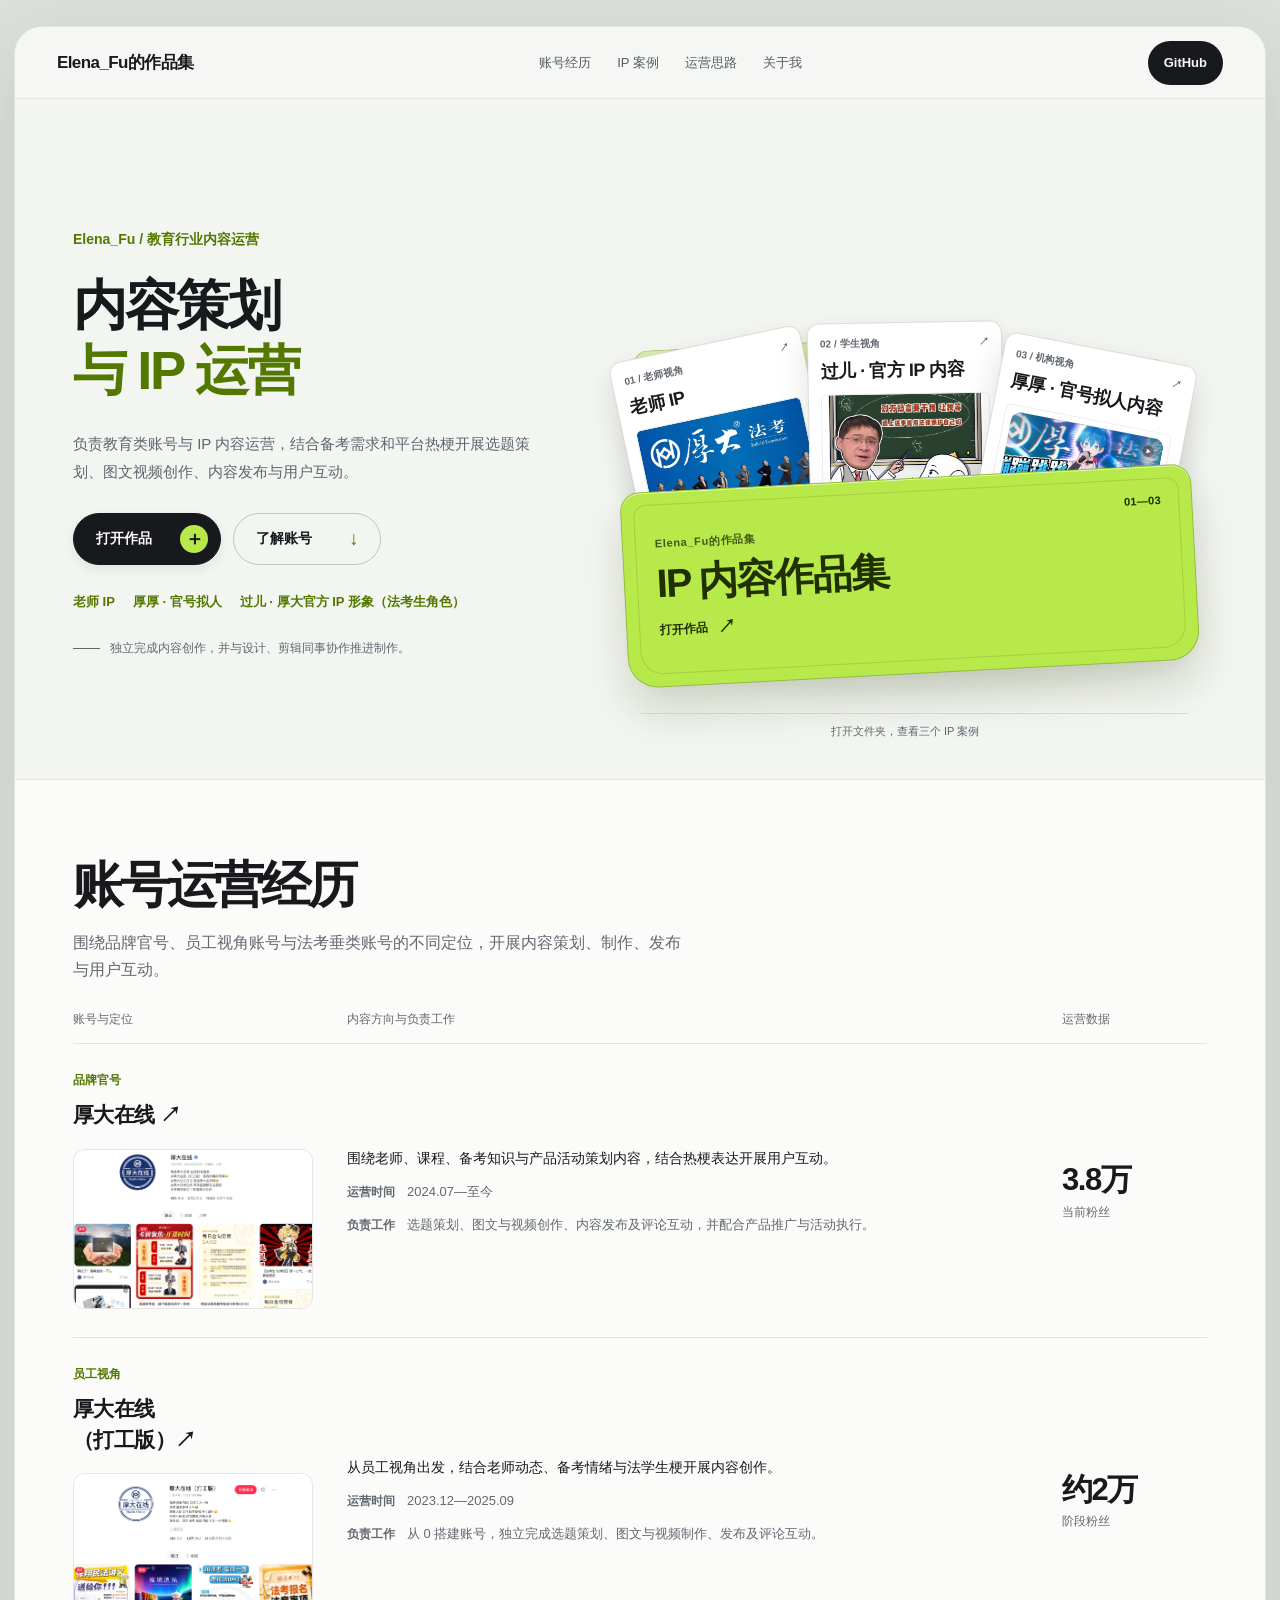
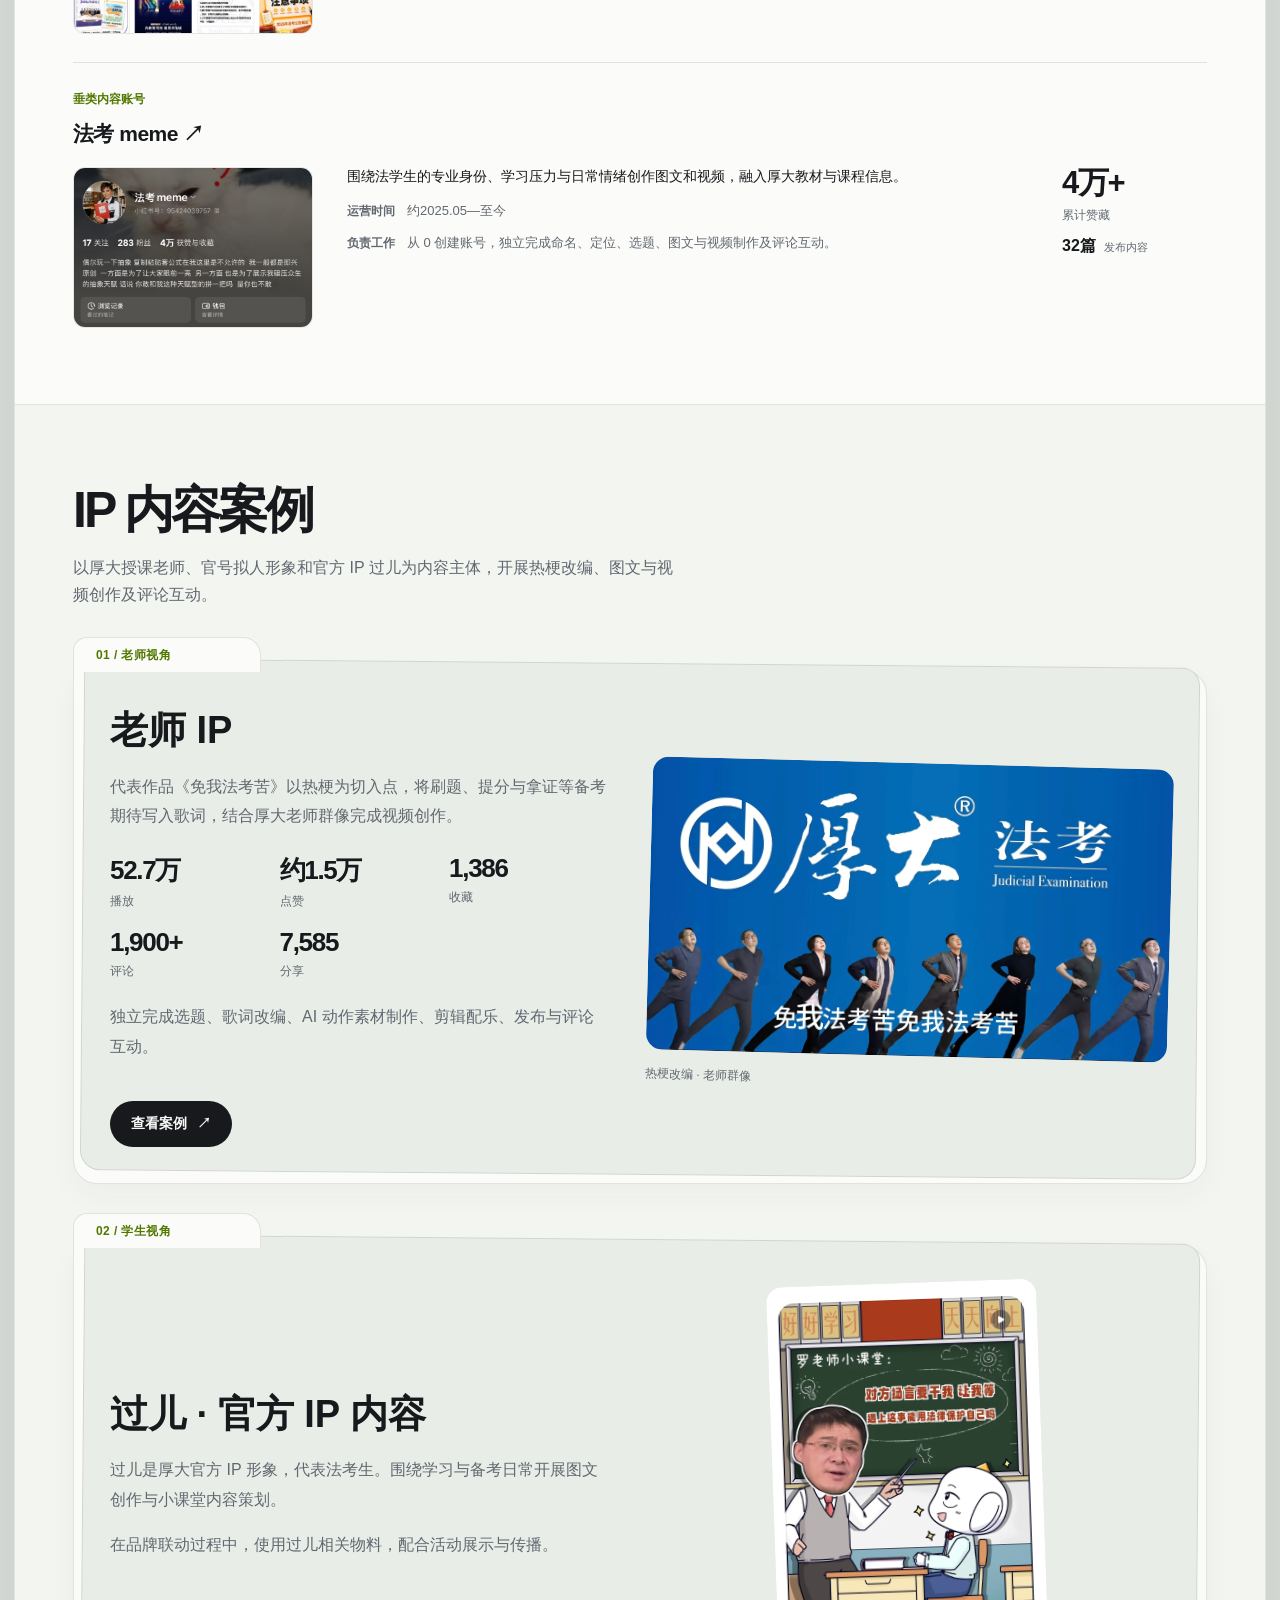
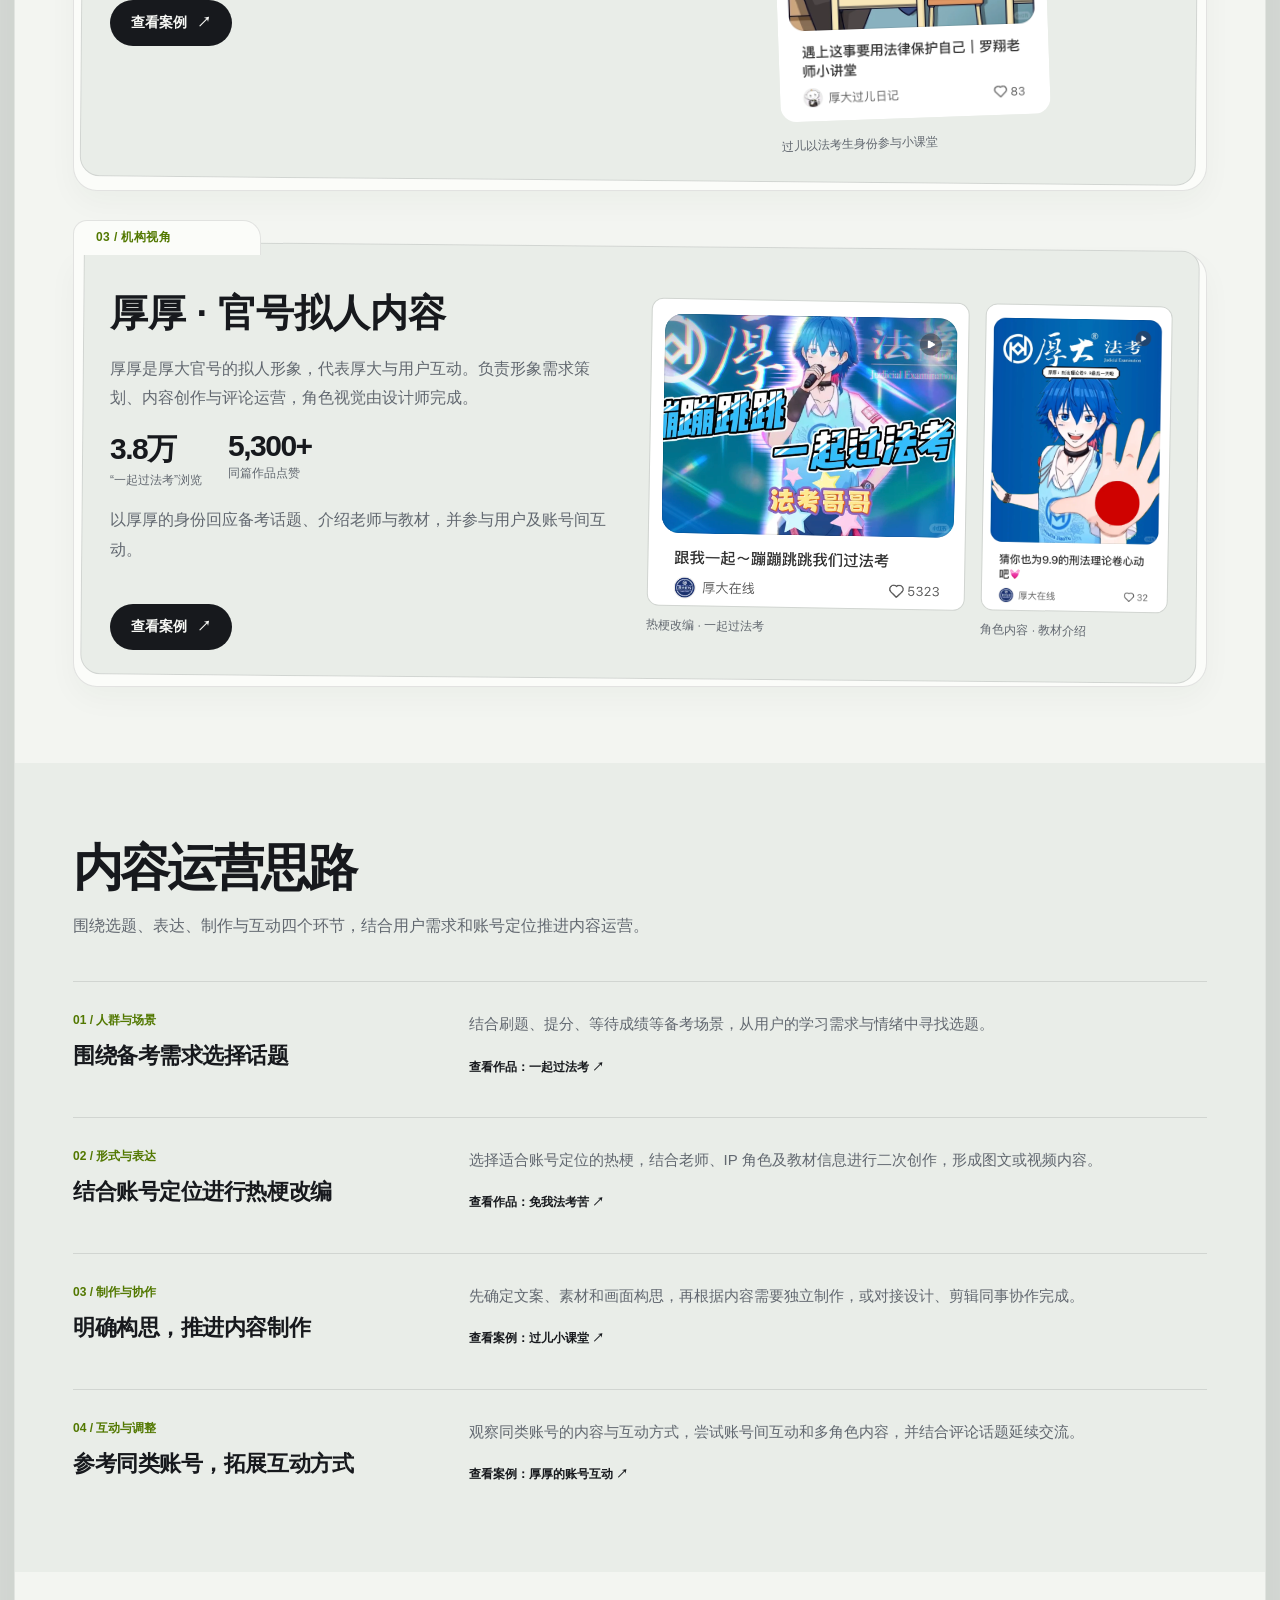
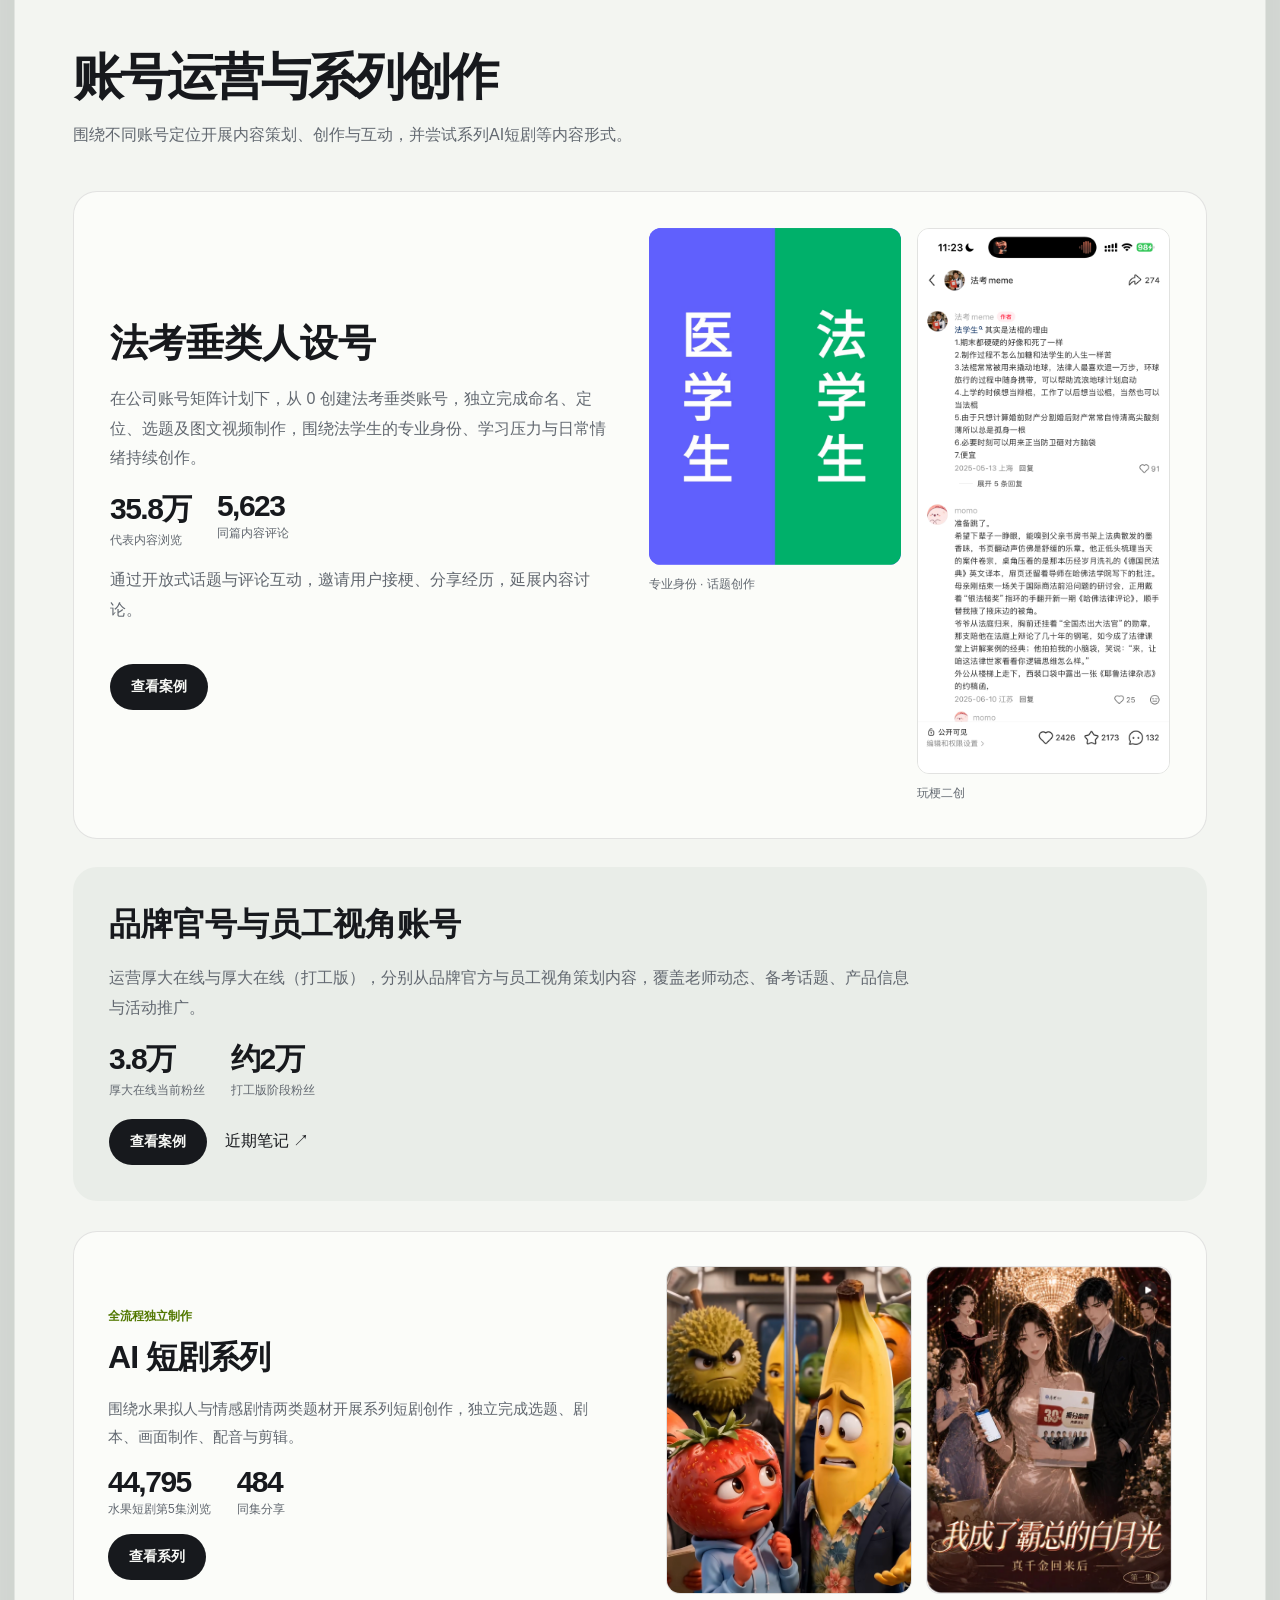
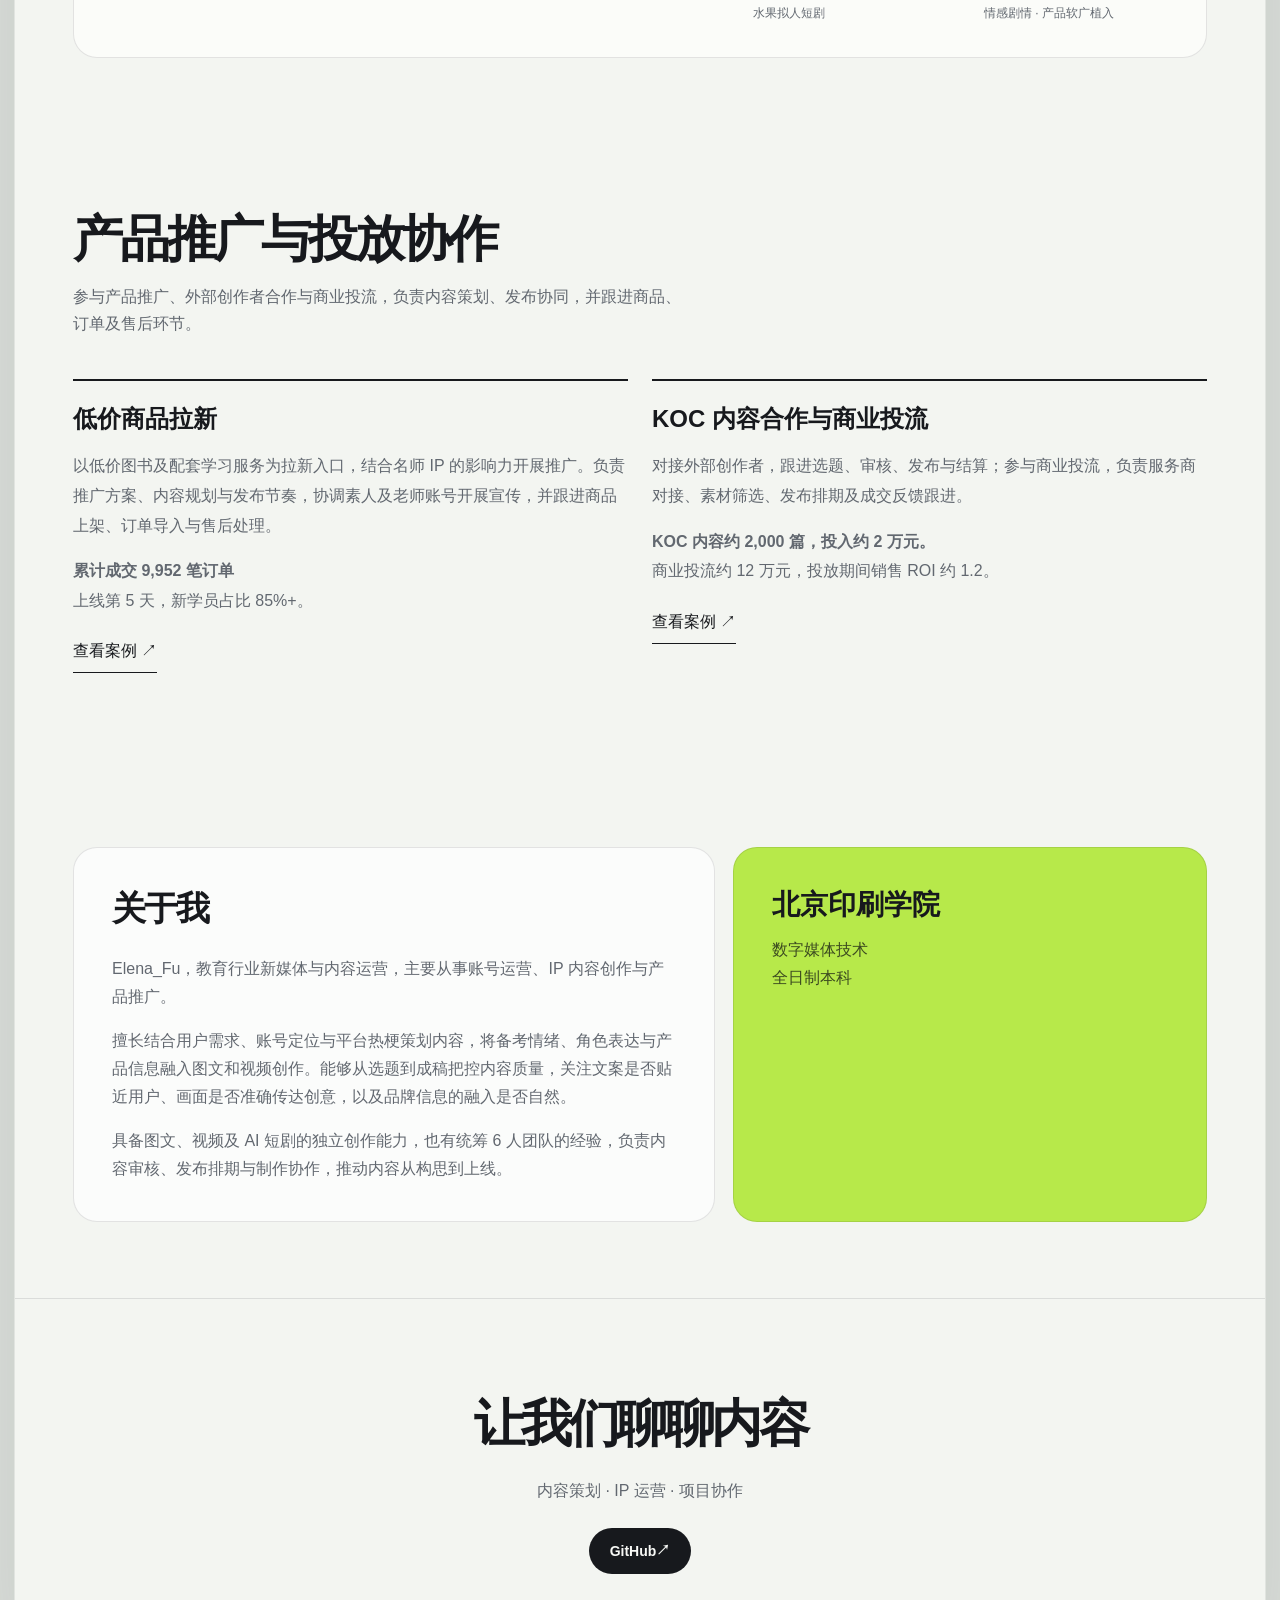
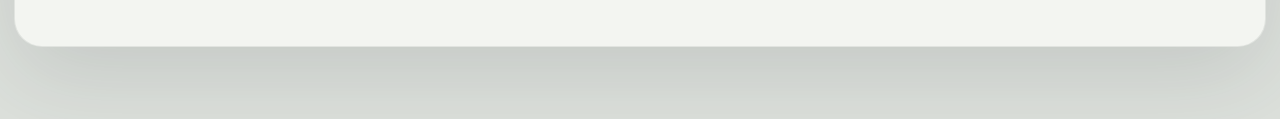
==== site/portfolio-yangcong-draft.html @ 6625f4d8 "Publish Elena_Fu portfolio without public contact email" ====
<!doctype html>
<html lang="zh-CN"><head><meta charset="utf-8"><meta name="viewport" content="width=device-width,initial-scale=1"><meta name="description" content="Elena_Fu的IP内容作品集：老师代表授课老师，厚厚代表厚大官号，过儿代表法考生，从三个视角展开内容策划与运营实践。"><title>内容策划与 IP 运营｜Elena_Fu作品集</title><style>
    :root {
      --ink: #17191d;
      --muted: #626870;
      --paper: #f3f5f1;
      --surface: #fbfcf9;
      --surface-2: #e9ede8;
      --line: rgba(23, 25, 29, .11);
      --lime: #b7e94a;
      --lime-deep: #527800;
      --radius: 24px;
    }

    * { box-sizing: border-box; }
    html { scroll-behavior: smooth; }
    body {
      margin: 0;
      background: #dde1dc;
      color: var(--ink);
      font-family: -apple-system, BlinkMacSystemFont, "SF Pro Display", "PingFang SC", "Microsoft YaHei", sans-serif;
    }

    .frame {
      width: min(1460px, calc(100% - 28px));
      margin: 26px auto 72px;
      overflow: hidden;
      border: 1px solid rgba(23, 25, 29, .08);
      border-radius: 28px;
      background: var(--paper);
      box-shadow: 0 28px 90px rgba(43, 50, 56, .14);
    }

    .nav {
      position: sticky;
      top: 0;
      z-index: 30;
      height: 72px;
      display: flex;
      align-items: center;
      justify-content: space-between;
      padding: 0 42px;
      border-bottom: 1px solid rgba(23, 25, 29, .08);
      background: rgba(247, 248, 245, .78);
      backdrop-filter: blur(22px) saturate(150%);
    }

    .brand { font-size: 17px; font-weight: 850; letter-spacing: -0.035em; }
    .nav-links { display: flex; gap: 26px; color: #555b63; font-size: 13px; }
    .nav-button, .button {
      display: inline-flex;
      align-items: center;
      justify-content: center;
      border-radius: 999px;
      white-space: nowrap;
      font-weight: 760;
    }
    .nav-button { padding: 10px 16px; background: var(--ink); color: #f7f8f5; font-size: 13px; }

    .hero {
      min-height: 690px;
      display: grid;
      grid-template-columns: .88fr 1.12fr;
      align-items: center;
      padding: 44px 50px 28px 66px;
      overflow: hidden;
    }

    .hero-copy { position: relative; z-index: 5; }
    .hero-copy h1 {
      max-width: 650px;
      margin: 0;
      font-size: clamp(58px, 6vw, 92px);
      line-height: .98;
      letter-spacing: -0.072em;
    }
    .hero-copy h1 span { color: var(--lime-deep); }
    .hero-copy p { max-width: 480px; margin: 26px 0; color: #5f656d; font-size: 17px; line-height: 1.65; }
    .actions { display: flex; gap: 11px; }
    .button { padding: 14px 21px; font-size: 14px; }
    .button.primary { background: var(--ink); color: #f8f9f6; }
    .button.secondary { border: 1px solid rgba(23, 25, 29, .15); background: rgba(255, 255, 255, .72); }

    .archive {
      position: relative;
      min-height: 585px;
      display: flex;
      align-items: flex-end;
      justify-content: center;
      perspective: 1100px;
    }

    .halo {
      position: absolute;
      width: 510px;
      height: 510px;
      top: 40px;
      border-radius: 50%;
      background: radial-gradient(circle at 42% 36%, rgba(220, 247, 159, .95), rgba(183, 233, 74, .5) 52%, rgba(183, 233, 74, 0) 74%);
    }

    .glass {
      position: absolute;
      width: 330px;
      height: 430px;
      border-radius: var(--radius);
      border: 1px solid rgba(255, 255, 255, .72);
      background: linear-gradient(145deg, rgba(255, 255, 255, .68), rgba(222, 228, 232, .2));
      box-shadow: inset 0 1px 0 rgba(255, 255, 255, .82), 0 30px 70px rgba(64, 78, 43, .14);
      backdrop-filter: blur(24px) saturate(145%);
    }
    .glass.back { left: 12%; top: 82px; transform: rotateY(16deg) rotateZ(-8deg); }
    .glass.mid { right: 8%; top: 104px; transform: rotateY(-13deg) rotateZ(7deg); }
    .glass.front { width: 420px; height: 175px; bottom: 18px; transform: rotateX(9deg); }

    .avatar {
      position: relative;
      z-index: 8;
      width: min(500px, 88%);
      max-height: 575px;
      object-fit: contain;
      object-position: bottom;
      filter: drop-shadow(0 26px 24px rgba(33, 42, 26, .14));
    }

    .emoji {
      position: absolute;
      z-index: 12;
      width: 58px;
      height: 58px;
      display: grid;
      place-items: center;
      border: 1px solid rgba(255, 255, 255, .78);
      border-radius: 18px;
      background: rgba(255, 255, 255, .68);
      box-shadow: inset 0 1px 0 rgba(255, 255, 255, .9), 0 16px 34px rgba(43, 49, 55, .13);
      backdrop-filter: blur(20px);
      font-size: 29px;
    }
    .emoji.a { left: 7%; top: 184px; transform: rotate(-8deg); }
    .emoji.b { right: 2%; top: 250px; transform: rotate(7deg); }
    .emoji.c { right: 15%; bottom: 44px; transform: rotate(-4deg); }

    .proof {
      display: grid;
      grid-template-columns: repeat(4, 1fr);
      gap: 18px;
      padding: 30px 58px 42px;
      border-top: 1px solid var(--line);
      background: rgba(255, 255, 255, .38);
    }
    .proof strong { display: block; margin-bottom: 4px; font-size: 30px; letter-spacing: -0.05em; }
    .proof span { color: var(--muted); font-size: 13px; }

    section.content { padding: 112px 58px; }
    .section-title { max-width: 760px; margin-bottom: 42px; }
    .section-title h2 { margin: 0 0 14px; font-size: clamp(40px, 5vw, 68px); line-height: 1; letter-spacing: -0.06em; }
    .section-title p { max-width: 610px; margin: 0; color: var(--muted); font-size: 16px; line-height: 1.7; }

    .capabilities {
      display: grid;
      grid-template-columns: 1.3fr .7fr 1fr;
      grid-template-rows: 245px 220px;
      gap: 16px;
    }

    .capability {
      position: relative;
      overflow: hidden;
      padding: 28px;
      border-radius: var(--radius);
      background: rgba(255, 255, 255, .7);
      border: 1px solid rgba(23, 25, 29, .08);
    }
    .capability h3 { max-width: 300px; margin: 0 0 10px; font-size: 26px; letter-spacing: -0.04em; }
    .capability p { max-width: 330px; margin: 0; color: var(--muted); font-size: 14px; line-height: 1.65; }
    .capability strong { position: absolute; right: 24px; bottom: 20px; font-size: 45px; letter-spacing: -0.06em; }
    .capability.growth { grid-row: span 2; background: var(--lime); }
    .capability.growth strong { font-size: 72px; }
    .capability.commerce { grid-column: span 2; background: #dfe4e2; }
    .capability.team { background: #f9faf7; }
    .capability.activity { background: #e6ebe2; }
    .capability.ai { background: #f7f8f5; }

    .case-wrap { display: grid; gap: 24px; }
    .case {
      min-height: 520px;
      display: grid;
      grid-template-columns: 1fr 1fr;
      align-items: center;
      overflow: hidden;
      border-radius: var(--radius);
      background: rgba(255, 255, 255, .72);
      border: 1px solid rgba(23, 25, 29, .08);
    }
    .case-copy { padding: 48px; }
    .case-copy h3 { margin: 0 0 16px; font-size: 42px; line-height: 1.03; letter-spacing: -0.055em; }
    .case-copy p { max-width: 470px; margin: 0 0 28px; color: var(--muted); line-height: 1.7; }
    .metrics { display: flex; flex-wrap: wrap; gap: 26px; }
    .metrics strong { display: block; font-size: 30px; letter-spacing: -0.05em; }
    .metrics span { color: var(--muted); font-size: 12px; }
    .case-visual {
      min-height: 520px;
      display: grid;
      place-items: center;
      padding: 44px;
      background: var(--surface-2);
    }
    .case-visual.lime { background: var(--lime); }
    .poster {
      width: min(390px, 88%);
      aspect-ratio: 4 / 5;
      display: flex;
      flex-direction: column;
      justify-content: space-between;
      padding: 30px;
      border-radius: 20px;
      background: rgba(255, 255, 255, .76);
      border: 1px solid rgba(255, 255, 255, .85);
      box-shadow: 0 26px 55px rgba(56, 65, 44, .13), inset 0 1px 0 rgba(255, 255, 255, .85);
      transform: rotate(3deg);
    }
    .poster strong { font-size: 84px; letter-spacing: -0.08em; line-height: .85; }
    .poster p { margin: 0; color: #4f555d; font-size: 17px; line-height: 1.45; }
    .asset-slot {
      width: min(430px, 92%);
      padding: 34px;
      border-radius: 20px;
      background: rgba(255, 255, 255, .7);
      border: 1px dashed rgba(23, 25, 29, .22);
      text-align: center;
      color: var(--muted);
    }
    .asset-slot strong { display: block; margin-bottom: 8px; color: var(--ink); font-size: 22px; }

    .more-work {
      display: grid;
      grid-template-columns: 1.2fr .8fr;
      grid-template-rows: 280px 230px;
      gap: 16px;
    }
    .work {
      display: flex;
      flex-direction: column;
      justify-content: space-between;
      padding: 30px;
      border-radius: var(--radius);
      border: 1px solid rgba(23, 25, 29, .08);
      background: rgba(255, 255, 255, .72);
    }
    .work:first-child { grid-row: span 2; background: #e3e8e3; }
    .work:nth-child(2) { background: var(--lime); }
    .work h3 { max-width: 440px; margin: 0; font-size: 31px; letter-spacing: -0.045em; }
    .work p { margin: 0; color: #626870; line-height: 1.6; }
    .work .big { font-size: 70px; font-weight: 850; letter-spacing: -0.07em; }

    .method {
      display: grid;
      grid-template-columns: .72fr 1.28fr;
      gap: 42px;
      align-items: start;
    }
    .method h2 { margin: 0; font-size: 58px; line-height: 1; letter-spacing: -0.06em; }
    .method-flow { display: grid; grid-template-columns: repeat(2, 1fr); gap: 14px; }
    .method-step { min-height: 150px; padding: 24px; border-radius: var(--radius); border: 1px solid var(--line); background: rgba(255, 255, 255, .62); }
    .method-step h3 { margin: 0 0 8px; font-size: 21px; }
    .method-step p { margin: 0; color: var(--muted); font-size: 13px; line-height: 1.6; }

    .about {
      display: grid;
      grid-template-columns: 1.15fr .85fr;
      gap: 18px;
    }
    .about-main, .about-side { padding: 38px; border-radius: var(--radius); border: 1px solid var(--line); background: rgba(255, 255, 255, .68); }
    .about-main h2 { max-width: 720px; margin: 0 0 24px; font-size: 48px; line-height: 1.04; letter-spacing: -0.055em; }
    .about-main p { max-width: 680px; margin: 0; color: var(--muted); line-height: 1.75; }
    .about-main p + p { margin-top: 16px; }
    .about-side { background: var(--lime); }
    .about-side strong { display: block; margin-bottom: 12px; font-size: 28px; }
    .about-side p { margin: 0; line-height: 1.7; color: #3c4b20; }

    .contact {
      padding: 92px 58px 72px;
      border-top: 1px solid var(--line);
      text-align: center;
    }
    .contact h2 { max-width: 850px; margin: 0 auto 24px; font-size: clamp(48px, 7vw, 88px); line-height: .98; letter-spacing: -0.07em; }
    .contact p { margin: 0 0 26px; color: var(--muted); }
    .contact .button { background: var(--ink); color: #f7f8f5; }

    .approve {
      width: min(1460px, calc(100% - 28px));
      margin: 0 auto 70px;
      padding: 22px 26px;
      border: 2px solid transparent;
      border-radius: 22px;
      background: #f7f8f5;
      color: var(--ink);
      text-align: center;
      font-size: 17px;
      font-weight: 800;
      cursor: pointer;
      transition: transform .25s ease, border-color .25s ease;
    }
    .approve:hover { transform: translateY(-2px); }
    .approve.selected { border-color: var(--ink); background: var(--lime); }

    @media (max-width: 920px) {
      .nav-links { display: none; }
      .hero { grid-template-columns: 1fr; padding: 50px 28px 0; }
      .hero-copy h1 { font-size: 58px; }
      .archive { min-height: 540px; }
      .proof { grid-template-columns: repeat(2, 1fr); padding: 28px; }
      section.content { padding: 78px 28px; }
      .capabilities { grid-template-columns: 1fr 1fr; grid-template-rows: auto; }
      .capability, .capability.growth, .capability.commerce { grid-row: auto; grid-column: auto; min-height: 220px; }
      .case { grid-template-columns: 1fr; }
      .case-visual { min-height: 420px; }
      .more-work { grid-template-columns: 1fr; grid-template-rows: auto; }
      .work, .work:first-child { grid-row: auto; min-height: 250px; }
      .method, .about { grid-template-columns: 1fr; }
    }

    @media (max-width: 600px) {
      .frame { width: calc(100% - 14px); margin-top: 8px; border-radius: 20px; }
      .nav { padding: 0 20px; }
      .hero-copy h1 { font-size: 46px; }
      .hero-copy p { font-size: 15px; }
      .archive { min-height: 470px; }
      .avatar { width: 100%; }
      .glass.back, .glass.mid { width: 250px; height: 340px; }
      .emoji { width: 48px; height: 48px; font-size: 24px; }
      .capabilities, .method-flow { grid-template-columns: 1fr; }
      .case-copy { padding: 30px 24px; }
      .case-copy h3 { font-size: 34px; }
      .contact { padding: 72px 24px 58px; }
      .contact h2 { font-size: 48px; }
    }
  
    a { color:inherit; text-decoration:none; }
    img { display:block; max-width:100%; }
    :focus-visible { outline:3px solid var(--lime-deep); outline-offset:5px; }
    html { scroll-padding-top:90px; }
    .hero { min-height:580px; padding-top:38px; padding-bottom:32px; }
    .hero-copy h1 { font-size:clamp(40px,4.5vw,66px); line-height:1.16; letter-spacing:-.045em; }
    .hero-copy h1 span { display:block; }
    .hero-copy p { font-size:16px; line-height:1.8; }
    .archive { min-height:465px; }
    .avatar { max-height:450px; }
    .halo { width:380px;height:380px; }
    .glass.back,.glass.mid { height:320px;width:255px; }
    .glass.front { width:340px;height:130px; }
    .intro-label { display:block; margin-bottom:20px; font-size:14px; color:var(--lime-deep); font-weight:800; }
    section.content { padding:76px 58px; }
    .section-title h2 { font-size:clamp(32px,4vw,50px); line-height:1.18; }
    .proof span { display:block; line-height:1.7; }
    .lead-case { display:grid; grid-template-columns:1fr 1.05fr; align-items:center; gap:42px; padding:36px; background:var(--surface); border:1px solid var(--line); border-radius:24px; }
    .lead-case h3 { font-size:38px; line-height:1.22; margin:0 0 18px; }
    .lead-case p { line-height:1.85; color:var(--muted); }
    .lead-case .button { margin-top:24px; }
    .note-pair { display:grid; grid-template-columns:1fr 1fr; gap:16px; align-items:start; }
    .note-pair img { width:100%;height:auto;border-radius:12px;border:1px solid var(--line); }
    .note-pair figure { margin:0; }
    .persona-lead .note-pair { grid-template-columns:1.7fr 1fr; }
    .note-pair figcaption { padding-top:10px;line-height:1.5;font-size:12px;color:var(--muted); }
    .brand-case { margin-top:28px; padding:36px; border-radius:24px; background:var(--surface-2); }
    .brand-case h3 { margin:0 0 14px; font-size:32px; }
    .brand-case p { max-width:800px;line-height:1.85;color:var(--muted); }
    .brand-case .button { margin-top:20px; }
    .support-links { display:grid;grid-template-columns:1fr 1fr;gap:24px; }
    .support-links article { border-top:2px solid var(--ink); padding:22px 0; }
    .support-links h3 { font-size:24px;margin:0 0 16px; }
    .support-links p { color:var(--muted);line-height:1.85; }
    .support-links a { display:inline-block;border-bottom:1px solid currentColor;padding:10px 0; }
    .ability-line { display:grid;grid-template-columns:200px 1fr;gap:26px;padding:25px 0;border-bottom:1px solid var(--line); }
    .ability-line h3 { margin:0;font-size:23px; }
    .ability-line p { max-width:720px;margin:0;color:var(--muted);line-height:1.8; }
    .about-main h2 { font-size:34px;line-height:1.3; }
    .contact h2 { font-size:clamp(32px,4vw,52px);line-height:1.3; }
    .draft-note { padding:15px 28px;background:var(--surface-2);font-size:13px;line-height:1.7; }
    .button,.nav-button { min-height:44px; }
    @media(max-width:1000px){ .lead-case{grid-template-columns:1fr;} .hero{grid-template-columns:1fr 1fr;padding:32px;} .archive{min-height:400px;} .glass{display:none;} .hero-copy h1{font-size:42px;} .nav-links{gap:16px;} .nav{padding:0 24px;} }
    @media(max-width:767px){ .frame{width:calc(100% - 16px);margin:8px auto 24px;} .hero{grid-template-columns:1fr;padding:36px 24px;} .hero-copy h1{font-size:40px;} .archive{min-height:300px;max-height:320px;margin-top:24px;} .avatar{max-height:310px;width:auto;} .halo{width:280px;height:280px;top:10px;} section.content{padding:52px 24px;} .proof{padding:24px;gap:22px;} .proof strong{font-size:27px;} .lead-case,.brand-case{padding:24px;} .lead-case h3{font-size:32px;} .note-pair img{height:auto;} .note-pair{gap:10px;} .support-links,.ability-line{grid-template-columns:1fr;} .ability-line{gap:12px;} .about-main,.about-side{padding:26px;} .about-main h2{font-size:28px;} .nav{height:64px;padding:0 18px;} .nav-links{display:none;} .brand{font-size:15px;} }
    @media(prefers-reduced-motion:reduce){ html{scroll-behavior:auto;} *,*::before,*::after{animation:none!important;transition:none!important;} }
    @media(prefers-color-scheme:dark){ :root{--ink:#eff2ea;--muted:#b8c0b2;--paper:#1a1e19;--surface:#252a23;--surface-2:#30372c;--line:#46513e;--lime:#b7e94a;--lime-deep:#c3e784;} body{background:#121611;} .nav{background:rgba(26,30,25,.94);} .nav-links,.hero-copy p,.section-title p,.work p,.about-main p,.contact p{color:var(--muted);} .proof,.about-main{background:var(--surface);} .button.primary,.nav-button,.contact .button{background:var(--lime);color:#17191d;} .button.secondary{background:transparent;border-color:var(--line);} .about-side{color:#17191d;} .about-side p{color:#293419;} }

    /* IP作品首屏沿用原配色；真实截图承担作品证据，不设置视频播放按钮。 */
    .hero.ip-hero { grid-template-columns:minmax(0,.92fr) minmax(0,1.08fr); gap:46px; padding:46px 58px; min-height:570px; }
    .ip-hero .hero-copy h1 { font-size:clamp(38px,4.25vw,64px); line-height:1.2; }
    .ip-hero .hero-copy p { max-width:480px; }
    .ip-workbench { min-width:0; position:relative; padding:18px 0; }
    .ip-feature { display:block; overflow:hidden; margin:0; border-radius:20px; border:1px solid var(--line); background:var(--surface); }
    .ip-feature a { display:block; }
    .ip-feature img { width:100%;aspect-ratio:16/9;object-fit:cover;object-position:center 36.3%;background:#17191d; }
    .ip-feature figcaption { display:flex;justify-content:space-between;gap:16px;align-items:center;padding:20px 22px; }
    .ip-feature figcaption strong { display:block;font-size:22px; }
    .ip-feature figcaption span { display:block;font-size:12px;color:var(--muted);margin-top:6px;line-height:1.6; }
    .ip-feature figcaption b { color:var(--lime-deep);font-size:28px;line-height:1;white-space:nowrap; }
    .ip-strip { margin:20px 0 0;display:grid;grid-template-columns:1fr 1fr;gap:16px; }
    .ip-strip a { min-width:0;display:grid;grid-template-columns:90px 1fr;gap:14px;align-items:center;padding:12px;border:1px solid var(--line);border-radius:16px;background:var(--surface);transition:background .2s ease; }
    .ip-strip a:hover { background:var(--surface-2); }
    .ip-strip img { width:90px;height:100px;object-fit:cover;object-position:left center;border-radius:8px; }
    .ip-strip a:last-child img { object-position:center top; }
    .ip-strip strong { display:block;font-size:16px;line-height:1.5; }
    .ip-strip span { display:block;margin-top:6px;font-size:12px;line-height:1.65;color:var(--muted); }
    .ip-directions { display:flex;flex-wrap:wrap;gap:8px 20px;margin-top:25px;font-size:13px;font-weight:700;color:var(--lime-deep); }
    @media(max-width:1100px){ .hero.ip-hero { gap:28px;padding:38px 32px; } .ip-strip { grid-template-columns:1fr; } .ip-strip a { grid-template-columns:65px 1fr; } .ip-strip img { width:65px;height:62px; } }
    @media(max-width:767px){ .hero.ip-hero { grid-template-columns:1fr;padding:36px 24px;gap:18px; } .ip-hero .hero-copy h1 { font-size:39px; } .ip-workbench { padding:0; } .ip-feature figcaption { padding:16px; } .ip-feature figcaption strong { font-size:19px; } .ip-feature figcaption b { font-size:25px; } .ip-directions { font-size:12px;gap:9px 16px; } }
    .ip-strip img,.ip-strip a:last-child img { object-fit:contain;object-position:center;background:#fff; }

    .persona-lead { margin-bottom:28px; border-top:4px solid var(--lime); }

    /* Evidence keeps its native shape; hero metrics describe the whole post. */
    .ip-feature figcaption { display:block; }
    .ip-feature .work-heading strong { font-size:22px; }
    .work-metrics { display:grid;grid-template-columns:repeat(5,minmax(0,1fr));gap:14px;margin:18px 0 0;padding-top:18px;border-top:1px solid var(--line); }
    .work-metrics > div { display:flex;flex-direction:column;gap:7px; }
    .work-metrics dt { order:2;font-size:11px;color:var(--muted); }
    .work-metrics dd { margin:0;font-size:clamp(19px,1.7vw,25px);font-weight:800;letter-spacing:-.05em;white-space:nowrap; }
    .work-metrics > div:last-child dd { color:var(--lime-deep); }
    .case-kicker { margin-bottom:18px;font-size:12px;font-weight:750;color:var(--lime-deep);letter-spacing:.035em; }
    #cases .lead-case + .lead-case { margin-top:28px; }
    .persona-lead { margin-bottom:0;border-top:1px solid var(--line); }
    .case-preview { margin:0;min-width:0; }
    .case-preview a { display:block;border-radius:16px;overflow:hidden; }
    .case-preview img { width:100%;height:auto; }
    .case-preview figcaption { font-size:12px;line-height:1.8;color:var(--muted);margin-top:14px; }
    .case-preview.song-cover img,.song-cover img { aspect-ratio:16/9;object-fit:cover;object-position:center 36.3%; }
    .guoer-preview { max-width:270px;margin-inline:auto; }
    .lead-case > div { min-width:0; }
    .image-link { cursor:zoom-in; }
    @media(max-width:1100px) { .work-metrics { grid-template-columns:repeat(3,minmax(0,1fr));row-gap:18px; } }
    @media(max-width:767px) { .work-metrics dd { font-size:23px; } .persona-lead .note-pair { grid-template-columns:1fr; } .guoer-preview { max-width:250px; } }
.image-dialog { width: min(1120px,calc(100vw - 32px)); max-height: 92dvh; padding: 0; border: 1px solid var(--line); border-radius: 20px; background: var(--surface); color: var(--ink); overflow: auto; }
.image-dialog::backdrop { background: rgba(15,18,15,.8); }
.dialog-bar { display: flex; align-items: center; justify-content: space-between; gap: 18px; padding: 14px 20px; border-bottom: 1px solid var(--line); }
.dialog-bar h2 { font-size: 15px; line-height: 1.5; letter-spacing: 0; }
.dialog-close { flex-shrink: 0; border: 1px solid var(--line); border-radius: 999px; background: var(--paper); min-height: 42px; padding: 8px 16px; cursor: pointer; font-size: 13px; }
.dialog-media { padding: 18px; background: var(--surface-2); }
.dialog-media img { width: 100%; max-height: calc(92dvh - 115px); height: auto; object-fit: contain; }
.image-dialog { width: calc(100vw - 20px); }
.dialog-bar { padding: 12px 14px; }
.dialog-media { padding: 10px; }

.image-dialog { width:min(1120px,calc(100vw - 32px));max-height:92dvh; }
.dialog-bar { padding:14px 20px; }
.dialog-media { padding:18px; }
@media(max-width:767px) { .image-dialog { width:calc(100vw - 20px); } .dialog-bar { padding:12px 14px; } .dialog-media { padding:10px; } }

/* Account context and editorial process, using the established portfolio palette. */
.account-overview { border-top:1px solid var(--line);border-bottom:1px solid var(--line);background:var(--surface); }
.account-overview .section-title { margin-bottom:28px; }
.account-summary-head,.account-summary-row { display:grid;grid-template-columns:minmax(175px,.8fr) minmax(0,2fr) minmax(130px,.6fr);gap:32px; }
.account-summary-head { padding-bottom:15px;color:var(--muted);font-size:12px;border-bottom:1px solid var(--line); }
.account-summary-row { padding:25px 0;align-items:start; }
.account-summary-row + .account-summary-row { border-top:1px solid var(--line); }
.account-summary-row:last-child { padding-bottom:0; }
.account-identity > span { display:block;color:var(--lime-deep);font-size:12px;font-weight:700;margin-bottom:8px; }
.account-identity h3 { margin:0;font-size:21px;line-height:1.45;letter-spacing:-.025em; }
.account-identity a { display:inline-block;padding-block:3px; }
.account-identity a:hover,.approach-detail a:hover { text-decoration:underline;text-underline-offset:5px; }
.account-scope p { margin:0;color:var(--ink);font-size:14px;line-height:1.8; }
.account-scope .account-role { margin-top:9px;color:var(--muted);font-size:13px; }
.account-role b { display:inline-block;margin-right:12px;font-size:12px;font-weight:600; }
.account-numbers { display:flex;flex-wrap:wrap;gap:12px 24px;margin:0; }
.account-numbers > div { display:flex;flex-direction:column;gap:5px; }
.account-numbers dt { order:2;font-size:12px;color:var(--muted); }
.account-numbers dd { margin:0;font-size:31px;line-height:1.2;letter-spacing:-.045em;font-weight:800; }
.account-numbers .account-secondary { flex-basis:100%;flex-direction:row;align-items:baseline;gap:8px; }
.account-numbers .account-secondary dd { font-size:16px;font-weight:700;letter-spacing:0; }
.account-numbers .account-secondary dt { font-size:11px; }
.operating-approach { background:var(--surface-2); }
.approach-list { list-style:none;padding:0;margin:0; }
.approach-list > li { display:grid;grid-template-columns:minmax(210px,.8fr) minmax(0,1.7fr);gap:48px;padding:28px 0;border-top:1px solid var(--line); }
.approach-list > li:last-child { padding-bottom:0; }
.approach-title > span { font-size:12px;font-weight:750;color:var(--lime-deep); }
.approach-title h3 { font-size:22px;line-height:1.5;margin:10px 0 0;letter-spacing:-.02em; }
.approach-detail p { margin:0;color:var(--muted);font-size:15px;line-height:1.85; }
.approach-detail a { display:inline-flex;align-items:center;min-height:44px;font-size:12px;font-weight:700;margin-top:7px;text-underline-offset:5px; }
@media(max-width:1000px) {
 .account-summary-head,.account-summary-row { grid-template-columns:minmax(150px,.8fr) minmax(0,1.8fr) 110px;gap:22px; }
 .account-numbers dd { font-size:28px; }
 .approach-list > li { grid-template-columns:minmax(170px,.8fr) minmax(0,1.5fr);gap:28px; }
}
@media(max-width:767px) {
 .account-summary-head { display:none; }
 .account-summary-row { grid-template-columns:minmax(0,1fr) auto;gap:18px 16px; }
 .account-summary-row:first-of-type { border-top:1px solid var(--line); }
 .account-identity { grid-column:1;grid-row:1; }
 .account-identity h3 { font-size:20px; }
 .account-scope { grid-column:1/-1;grid-row:2; }
 .account-numbers { grid-column:2;grid-row:1;max-width:110px;text-align:right;justify-content:flex-end; }
 .account-numbers .account-secondary { justify-content:flex-end; }
 .account-scope p { font-size:14px; }
 .approach-list > li { grid-template-columns:1fr;gap:14px;padding:25px 0; }
 .approach-title h3 { font-size:21px;margin-top:8px; }
 .approach-detail p { font-size:14px; }
}


/* Compact homepage previews; original account images open in the existing viewer. */
.account-summary-head,.account-summary-row { grid-template-columns:240px minmax(0,1fr) 145px;gap:34px; }
.account-summary-row { align-items:center;padding:28px 0; }
.account-identity .account-preview { display:block;width:100%;margin-top:15px;padding:0;border:1px solid var(--line);border-radius:12px;overflow:hidden;background:#fff; }
.account-preview img { display:block;width:100%;height:auto;aspect-ratio:3/2;object-fit:cover;object-position:center top; }
.account-preview.portrait-profile img { object-position:center 15%; }
.account-preview:focus-visible { outline:3px solid var(--lime-deep);outline-offset:4px; }
@media(hover:hover) { .account-preview:hover { border-color:var(--lime-deep); } }
@media(max-width:1000px) { .account-summary-head,.account-summary-row { grid-template-columns:190px minmax(0,1fr) 120px;gap:24px; } }
@media(max-width:767px) {
 .account-summary-row { grid-template-columns:minmax(0,1fr) auto;gap:18px 16px;align-items:start; }
 .account-identity .account-preview { max-width:240px;margin-top:14px; }
 .account-numbers { padding-top:26px; }
}

</style><link rel="stylesheet" href="portfolio-motion.css"><link rel="stylesheet" href="short-drama.css"><link rel="stylesheet" href="meme-art-preview.css">
</head>
<body><div class="frame">

<nav class="nav" aria-label="主导航"><a class="brand" href="#top">Elena_Fu的作品集</a><div class="nav-links"><a href="#accounts">账号经历</a><a href="#cases">IP 案例</a><a href="#capabilities">运营思路</a><a href="#about">关于我</a></div><a class="nav-button" href="#contact">GitHub</a><div class="reading-progress" aria-hidden="true"><span></span></div></nav>
<header class="hero folder-hero" id="top">
 <div class="hero-copy"><span class="intro-label">Elena_Fu / 教育行业内容运营</span><h1>内容策划<span>与 IP 运营</span></h1><p>负责教育类账号与 IP 内容运营，结合备考需求和平台热梗开展选题策划、图文视频创作、内容发布与用户互动。</p><div class="actions hero-actions"><a class="button primary hero-action" href="#cases" data-archive-toggle data-open-label="打开作品" data-close-label="收起作品" aria-expanded="false" aria-controls="archive-sheets"><span data-toggle-label>打开作品</span><span class="action-symbol action-toggle" aria-hidden="true">＋</span></a><a class="button secondary hero-action" href="#accounts"><span>了解账号</span><span class="action-symbol action-arrow" aria-hidden="true">↓</span></a></div><div class="ip-directions" aria-label="三个IP方向"><span>老师 IP</span><span>厚厚 · 官号拟人</span><span>过儿 · 厚大官方 IP 形象（法考生角色）</span></div><div class="hero-note">独立完成内容创作，并与设计、剪辑同事协作推进制作。</div></div>
 <div class="archive-desk" id="portfolio-archive" data-archive-desk data-open="false" aria-label="三类IP作品文件夹">
  <div class="archive-floor" aria-hidden="true"></div><div class="archive-back" aria-hidden="true"><span class="archive-tab">精选作品</span></div><div class="archive-liner" aria-hidden="true"></div>
  <button class="archive-front" type="button" data-archive-toggle data-open-label="打开作品" data-close-label="收起作品" aria-expanded="false" aria-controls="archive-sheets"><small>Elena_Fu的作品集</small><strong>IP 内容作品集</strong><span class="archive-front-label" data-toggle-label>打开作品</span><span class="archive-index" aria-hidden="true">01—03</span></button>
  <div class="archive-sheets" id="archive-sheets">
   <a class="archive-sheet teacher-sheet" href="project-folder-teacher-ip-yangcong-draft.html" aria-label="打开老师IP案例：免我法考苦"><span class="sheet-type">01 / 老师视角 <span aria-hidden="true">↗</span></span><h2>老师 IP</h2><div class="sheet-image"><img src="houda-online-viral-04.jpg" alt="老师群像演绎免我法考苦" width="1080" height="2520" fetchpriority="high"></div><span class="sheet-foot"><span>热梗改编</span><b>52.7万 播放</b></span></a>
   <a class="archive-sheet guoer-sheet" href="project-folder-guoer-ip-yangcong-draft.html" aria-label="打开过儿IP案例：法考生角色的内容策划与物料应用"><span class="sheet-type">02 / 学生视角 <span aria-hidden="true">↗</span></span><h2>过儿 · 官方 IP 内容</h2><div class="sheet-image"><img src="ip-assets/guoer-classroom-sample.png" alt="过儿坐在课桌前听老师讲解" width="554" height="892"></div><span class="sheet-foot"><span>内容创作</span><b>物料应用</b></span></a>
   <a class="archive-sheet houhou-sheet" href="project-folder-houhou-ip-yangcong-draft.html" aria-label="打开厚厚IP案例：厚大官号拟人形象与内容运营"><span class="sheet-type">03 / 机构视角 <span aria-hidden="true">↗</span></span><h2>厚厚 · 官号拟人内容</h2><div class="sheet-image"><img src="ip-assets/houhou-trend-11.png" alt="蓝色账号角色厚厚的一起过法考作品" width="576" height="558"></div><span class="sheet-foot"><span>内容创作</span><b>评论互动</b></span></a>
  </div><p class="archive-instruction" data-archive-hint>打开文件夹，查看三个 IP 案例</p>
 </div>
</header>

<main>
<section class="content account-overview" id="accounts" aria-labelledby="accounts-heading">
 <div class="section-title"><h2 id="accounts-heading">账号运营经历</h2><p>围绕品牌官号、员工视角账号与法考垂类账号的不同定位，开展内容策划、制作、发布与用户互动。</p></div>
 <div class="account-summary-head" aria-hidden="true"><span>账号与定位</span><span>内容方向与负责工作</span><span>运营数据</span></div>
 <article class="account-summary-row" aria-labelledby="account-houda"><div class="account-identity"><span>品牌官号</span><h3 id="account-houda"><a href="project-folder-houda-official-yangcong-draft.html#accounts">厚大在线 ↗</a></h3><a class="account-preview image-link" href="houda-online-profile-current.png" data-lightbox aria-haspopup="dialog" data-caption="厚大在线 · 账号主页" aria-label="放大查看厚大在线账号主页"><img src="houda-online-profile-current.png" alt="厚大在线的账号主页，展示账号介绍与已发布内容" width="2104" height="1432" loading="lazy"></a></div><div class="account-scope"><p>围绕老师、课程、备考知识与产品活动策划内容，结合热梗表达开展用户互动。</p><p class="account-role"><b>运营时间</b>2024.07—至今</p><p class="account-role"><b>负责工作</b>选题策划、图文与视频创作、内容发布及评论互动，并配合产品推广与活动执行。</p></div><dl class="account-numbers"><div><dt>当前粉丝</dt><dd>3.8万</dd></div></dl></article>
 <article class="account-summary-row" aria-labelledby="account-work-title"><div class="account-identity"><span>员工视角</span><h3 id="account-work-title"><a href="project-folder-houda-official-yangcong-draft.html#accounts">厚大在线<br>（打工版）↗</a></h3><a class="account-preview image-link" href="houda-work-profile-current.png" data-lightbox aria-haspopup="dialog" data-caption="厚大在线（打工版） · 账号主页" aria-label="放大查看厚大在线（打工版）账号主页"><img src="houda-work-profile-current.png" alt="厚大在线（打工版）的账号主页，展示账号介绍与已发布内容" width="2154" height="1394" loading="lazy"></a></div><div class="account-scope"><p>从员工视角出发，结合老师动态、备考情绪与法学生梗开展内容创作。</p><p class="account-role"><b>运营时间</b>2023.12—2025.09</p><p class="account-role"><b>负责工作</b>从 0 搭建账号，独立完成选题策划、图文与视频制作、发布及评论互动。</p></div><dl class="account-numbers"><div><dt>阶段粉丝</dt><dd>约2万</dd></div></dl></article>
 <article class="account-summary-row" aria-labelledby="account-meme"><div class="account-identity"><span>垂类内容账号</span><h3 id="account-meme"><a href="project-folder-fakao-meme-yangcong-draft.html">法考 meme ↗</a></h3><a class="account-preview image-link portrait-profile" href="fakao-meme-profile.png" data-lightbox aria-haspopup="dialog" data-caption="法考 meme · 账号主页" aria-label="放大查看法考 meme账号主页"><img src="fakao-meme-profile.png" alt="法考 meme的账号主页，展示账号介绍与已发布内容" width="1320" height="2868" loading="lazy"></a></div><div class="account-scope"><p>围绕法学生的专业身份、学习压力与日常情绪创作图文和视频，融入厚大教材与课程信息。</p><p class="account-role"><b>运营时间</b>约2025.05—至今</p><p class="account-role"><b>负责工作</b>从 0 创建账号，独立完成命名、定位、选题、图文与视频制作及评论互动。</p></div><dl class="account-numbers"><div><dt>累计赞藏</dt><dd>4万+</dd></div><div class="account-secondary"><dt>发布内容</dt><dd>32篇</dd></div></dl></article>
</section>

<section class="content" id="cases"><div class="section-title"><h2>IP 内容案例</h2><p>以厚大授课老师、官号拟人形象和官方 IP 过儿为内容主体，开展热梗改编、图文与视频创作及评论互动。</p></div>
<article class="lead-case teacher-lead project-folder" id="teacher"><div><div class="case-kicker">01 / 老师视角</div><h3>老师 IP</h3><p>代表作品《免我法考苦》以热梗为切入点，将刷题、提分与拿证等备考期待写入歌词，结合厚大老师群像完成视频创作。</p><div class="metrics" aria-label="免我法考苦作品表现"><div><strong>52.7万</strong><span>播放</span></div><div><strong>约1.5万</strong><span>点赞</span></div><div><strong>1,386</strong><span>收藏</span></div><div><strong>1,900+</strong><span>评论</span></div><div><strong>7,585</strong><span>分享</span></div></div><p>独立完成选题、歌词改编、AI 动作素材制作、剪辑配乐、发布与评论互动。</p><a class="button primary" href="project-folder-teacher-ip-yangcong-draft.html">查看案例</a></div><figure class="case-preview"><a class="image-link song-cover" href="houda-online-viral-04.jpg" data-lightbox aria-haspopup="dialog" data-caption="免我法考苦 · 老师群像演绎备考情绪" aria-label="放大查看：免我法考苦 · 老师群像演绎备考情绪"><img src="houda-online-viral-04.jpg" alt="免我法考苦 · 老师群像演绎备考情绪" width="1080" height="2520" loading=lazy></a><figcaption>热梗改编 · 老师群像</figcaption></figure></article><article class="lead-case guoer-lead project-folder" id="guoer"><div><div class="case-kicker">02 / 学生视角</div><h3>过儿 · 官方 IP 内容</h3><p>过儿是厚大官方 IP 形象，代表法考生。围绕学习与备考日常开展图文创作与小课堂内容策划。</p><p>在品牌联动过程中，使用过儿相关物料，配合活动展示与传播。</p><a class="button primary" href="project-folder-guoer-ip-yangcong-draft.html">查看案例</a></div><figure class="case-preview guoer-preview"><a class="image-link " href="ip-assets/guoer-classroom-sample.png" data-lightbox aria-haspopup="dialog" data-caption="过儿小课堂 · 老师讲解与过儿听课" aria-label="放大查看：过儿小课堂 · 老师讲解与过儿听课"><img src="ip-assets/guoer-classroom-sample.png" alt="过儿小课堂 · 老师讲解与过儿听课" width="554" height="892" loading=lazy></a><figcaption>过儿以法考生身份参与小课堂</figcaption></figure></article><article class="lead-case persona-lead project-folder" id="houhou"><div><div class="case-kicker">03 / 机构视角</div><h3>厚厚 · 官号拟人内容</h3><p>厚厚是厚大官号的拟人形象，代表厚大与用户互动。负责形象需求策划、内容创作与评论运营，角色视觉由设计师完成。</p><div class="metrics"><div><strong>3.8万</strong><span>“一起过法考”浏览</span></div><div><strong>5,300+</strong><span>同篇作品点赞</span></div></div><p>以厚厚的身份回应备考话题、介绍老师与教材，并参与用户及账号间互动。</p><a class="button primary" href="project-folder-houhou-ip-yangcong-draft.html">查看案例</a></div><div class="note-pair"><figure><a href="ip-assets/houhou-trend-11.png" data-lightbox aria-haspopup="dialog" data-caption="作品详情"><img src="ip-assets/houhou-trend-11.png" alt="厚厚一起过法考作品截图，显示5323个赞" loading="lazy"></a><figcaption>热梗改编 · 一起过法考</figcaption></figure><figure><a href="ip-assets/houhou-trend-20.png" data-lightbox aria-haspopup="dialog" data-caption="作品详情"><img src="ip-assets/houhou-trend-20.png" alt="厚厚介绍9.9元刑法理论卷的作品截图" loading="lazy"></a><figcaption>角色内容 · 教材介绍</figcaption></figure></div></article>
</section><section class="content operating-approach" id="capabilities" aria-labelledby="approach-heading"><div class="section-title"><h2 id="approach-heading">内容运营思路</h2><p>围绕选题、表达、制作与互动四个环节，结合用户需求和账号定位推进内容运营。</p></div>
<ol class="approach-list">
 <li><div class="approach-title"><span>01 / 人群与场景</span><h3>围绕备考需求选择话题</h3></div><div class="approach-detail"><p>结合刷题、提分、等待成绩等备考场景，从用户的学习需求与情绪中寻找选题。</p><a href="project-folder-houhou-ip-yangcong-draft.html#content">查看作品：一起过法考 ↗</a></div></li>
 <li><div class="approach-title"><span>02 / 形式与表达</span><h3>结合账号定位进行热梗改编</h3></div><div class="approach-detail"><p>选择适合账号定位的热梗，结合老师、IP 角色及教材信息进行二次创作，形成图文或视频内容。</p><a href="project-folder-teacher-ip-yangcong-draft.html#idea">查看作品：免我法考苦 ↗</a></div></li>
 <li><div class="approach-title"><span>03 / 制作与协作</span><h3>明确构思，推进内容制作</h3></div><div class="approach-detail"><p>先确定文案、素材和画面构思，再根据内容需要独立制作，或对接设计、剪辑同事协作完成。</p><a href="project-folder-guoer-ip-yangcong-draft.html#process">查看案例：过儿小课堂 ↗</a></div></li>
 <li><div class="approach-title"><span>04 / 互动与调整</span><h3>参考同类账号，拓展互动方式</h3></div><div class="approach-detail"><p>观察同类账号的内容与互动方式，尝试账号间互动和多角色内容，并结合评论话题延续交流。</p><a href="project-folder-houhou-ip-yangcong-draft.html#direction">查看案例：厚厚的账号互动 ↗</a></div></li>
</ol></section><section class="content" id="account-work"><div class="section-title"><h2>账号运营与系列创作</h2><p>围绕不同账号定位开展内容策划、创作与互动，并尝试系列AI短剧等内容形式。</p></div><article class="lead-case"><div><h3>法考垂类人设号</h3><p>在公司账号矩阵计划下，从 0 创建法考垂类账号，独立完成命名、定位、选题及图文视频制作，围绕法学生的专业身份、学习压力与日常情绪持续创作。</p><div class="metrics"><div><strong>35.8万</strong><span>代表内容浏览</span></div><div><strong>5,623</strong><span>同篇内容评论</span></div></div><p>通过开放式话题与评论互动，邀请用户接梗、分享经历，延展内容讨论。</p><a class="button primary" href="project-folder-fakao-meme-yangcong-draft.html">查看案例</a></div><div class="note-pair"><figure><a class="meme-art-preview" href="fakao-meme-358k.png" data-lightbox aria-haspopup="dialog" data-caption="医学生与法学生 · 完整发布记录" aria-label="查看医学生与法学生作品的完整发布记录"><img src="fakao-meme-358k.png" alt="紫绿两栏中的医学生与法学生身份对照" width="1320" height="2868" loading="lazy"></a><figcaption>专业身份 · 话题创作</figcaption></figure><figure><a href="fakao-meme-comments.png" data-lightbox aria-haspopup="dialog" data-caption="作品详情"><img src="fakao-meme-comments.png" alt="作者文案与用户长评二创" loading="lazy"></a><figcaption>玩梗二创</figcaption></figure></div></article>
<article class="brand-case"><h3>品牌官号与员工视角账号</h3><p>运营厚大在线与厚大在线（打工版），分别从品牌官方与员工视角策划内容，覆盖老师动态、备考话题、产品信息与活动推广。</p><div class="metrics"><div><strong>3.8万</strong><span>厚大在线当前粉丝</span></div><div><strong>约2万</strong><span>打工版阶段粉丝</span></div></div><a class="button primary" href="project-folder-houda-official-yangcong-draft.html">查看案例</a><span style="display:inline-block;margin-left:18px"><a class="text-link" href="project-folder-houda-official-yangcong-draft.html#recent-notes">近期笔记 ↗</a></span></article><article class="drama-entry" aria-labelledby="drama-entry-title"><div><span class="drama-label">全流程独立制作</span><h3 id="drama-entry-title">AI 短剧系列</h3><p>围绕水果拟人与情感剧情两类题材开展系列短剧创作，独立完成选题、剧本、画面制作、配音与剪辑。</p><div class="metrics"><div><strong>44,795</strong><span>水果短剧第5集浏览</span></div><div><strong>484</strong><span>同集分享</span></div></div><a class="button primary" href="project-folder-houda-official-yangcong-draft.html#short-drama">查看系列</a></div><div class="drama-entry-media"><figure><a class="drama-fruit-still" href="project-folder-houda-official-yangcong-draft.html#short-drama" aria-label="查看水果短剧系列"><img src="houda-online-viral-01.jpg" alt="水果拟人短剧中的香蕉、草莓与榴莲角色" width="1080" height="2520" loading="lazy"></a><figcaption>水果拟人短剧</figcaption></figure><figure><a class="drama-entry-poster" href="project-folder-houda-official-yangcong-draft.html#short-drama" aria-label="查看情感剧情短剧"><img src="ip-assets/short-drama/romance-heiress-cover.png" alt="情感短剧封面中的人物与厚大教材" width="546" height="838" loading="lazy"></a><figcaption>情感剧情 · 产品软广植入</figcaption></figure></div></article></section>

<section class="content" id="more"><div class="section-title"><h2>产品推广与投放协作</h2><p>参与产品推广、外部创作者合作与商业投流，负责内容策划、发布协同，并跟进商品、订单及售后环节。</p></div><div class="support-links"><article><h3>低价商品拉新</h3><p>以低价图书及配套学习服务为拉新入口，结合名师 IP 的影响力开展推广。负责推广方案、内容规划与发布节奏，协调素人及老师账号开展宣传，并跟进商品上架、订单导入与售后处理。</p><p><strong>累计成交 9,952 笔订单</strong><br>上线第 5 天，新学员占比 85%+。</p><a href="project-folder-9r9-yangcong-draft.html">查看案例 ↗</a></article><article><h3>KOC 内容合作与商业投流</h3><p>对接外部创作者，跟进选题、审核、发布与结算；参与商业投流，负责服务商对接、素材筛选、发布排期及成交反馈跟进。</p><p><strong>KOC 内容约 2,000 篇，投入约 2 万元。</strong><br>商业投流约 12 万元，投放期间销售 ROI 约 1.2。</p><a href="project-folder-growth-yangcong-draft.html">查看案例 ↗</a></article></div></section>
<section class="content" id="about"><div class="about"><article class="about-main"><h2>关于我</h2><p>Elena_Fu，教育行业新媒体与内容运营，主要从事账号运营、IP 内容创作与产品推广。</p><p>擅长结合用户需求、账号定位与平台热梗策划内容，将备考情绪、角色表达与产品信息融入图文和视频创作。能够从选题到成稿把控内容质量，关注文案是否贴近用户、画面是否准确传达创意，以及品牌信息的融入是否自然。</p><p>具备图文、视频及 AI 短剧的独立创作能力，也有统筹 6 人团队的经验，负责内容审核、发布排期与制作协作，推动内容从构思到上线。</p></article><aside class="about-side"><strong>北京印刷学院</strong><p>数字媒体技术<br>全日制本科</p></aside></div></section>
</main><footer class="contact" id="contact"><h2>让我们聊聊内容</h2><p>内容策划 · IP 运营 · 项目协作</p><a class="button primary" href="https://github.com/elena0401bb/elenafbb" target="_blank" rel="noopener noreferrer">GitHub <span aria-hidden="true">↗</span></a></footer></div><dialog class="image-dialog" id="image-viewer" aria-labelledby="image-viewer-title"><div class="dialog-bar"><h2 id="image-viewer-title">作品原图</h2><button class="dialog-close" type="button" autofocus>关闭</button></div><div class="dialog-media"><img id="image-viewer-image" alt=""></div></dialog><script src="ip-case.js"></script><script src="portfolio-motion.js"></script></body></html>
---- site/portfolio-motion.css ----
/* The established lime folder archive, adapted to the current portfolio. */
.frame { overflow:clip; }
.hero.folder-hero { grid-template-columns:minmax(0,.88fr) minmax(0,1.12fr);gap:24px;min-height:680px;padding:54px 46px 44px 58px;overflow:visible; }
.folder-hero .hero-copy h1 { font-size:clamp(39px,4.25vw,64px);line-height:1.2; }
.folder-hero .hero-copy p { max-width:470px;font-size:15px;line-height:1.9; }
.folder-hero .actions { flex-wrap:wrap; }
.folder-hero button { font:inherit;cursor:pointer; }
.folder-hero .button { border:1px solid transparent;font-size:14px;font-weight:750; }
.folder-hero .button.secondary { border-color:var(--line); }
/* The two hero actions share a size and keep the archive action visually primary. */
.folder-hero .hero-actions { align-items:center;gap:12px; }
.folder-hero .hero-actions .hero-action { justify-content:space-between;gap:16px;min-height:52px;min-width:148px;padding:9px 12px 9px 22px;border-radius:999px;line-height:1.4;white-space:nowrap;text-decoration:none; }
.folder-hero .hero-actions .primary { background:var(--ink);color:var(--surface);border-color:var(--ink);box-shadow:0 4px 12px rgba(23,25,29,.08); }
.folder-hero .hero-actions .secondary { color:var(--ink);background:transparent;border-color:rgba(23,25,29,.22); }
.hero-actions .action-symbol { display:inline-flex;align-items:center;justify-content:center;flex:0 0 28px;width:28px;height:28px;line-height:1;font-size:19px;transition:transform .22s ease; }
.hero-actions .action-toggle { border-radius:50%;background:var(--lime);color:var(--ink); }
.hero-actions .action-arrow { color:var(--lime-deep); }
.hero-actions [aria-expanded="true"] .action-toggle { transform:rotate(45deg); }
.folder-hero .hero-actions .hero-action:focus-visible { outline:3px solid var(--lime-deep);outline-offset:4px; }
@media(hover:hover) and (pointer:fine) {
 .folder-hero .hero-actions .hero-action:hover { transform:translateY(-2px);box-shadow:0 7px 16px rgba(23,25,29,.12); }
 .folder-hero .hero-actions .secondary:hover { border-color:var(--lime-deep);background:var(--surface-2); }
 .hero-actions .secondary:hover .action-arrow { transform:translateY(2px); }
}
.folder-hero .hero-actions .hero-action:active { transform:translateY(1px);box-shadow:none; }
@media(max-width:420px) {
 .folder-hero .hero-actions { display:grid;grid-template-columns:repeat(2,minmax(0,1fr));gap:10px; }
 .folder-hero .hero-actions .hero-action { min-width:0;min-height:48px;gap:8px;padding:10px 12px;font-size:13px; }
 .hero-actions .action-symbol { flex-basis:22px;width:22px;height:22px;font-size:17px; }
}
@media(prefers-color-scheme:dark) {
 .folder-hero .hero-actions .primary { background:var(--lime);color:var(--ink);border-color:var(--lime); }
 .hero-actions .action-toggle { background:var(--ink);color:var(--lime); }
}
@media(prefers-reduced-motion:reduce) {
 .folder-hero .hero-actions .hero-action,.hero-actions .action-symbol { transition:none; }
 .folder-hero .hero-actions .hero-action:hover,.folder-hero .hero-actions .hero-action:active,.hero-actions .secondary:hover .action-arrow { transform:none; }
}
.folder-hero .ip-directions { gap:12px 18px;line-height:1.8; }
.folder-hero .intro-label { margin-bottom:24px; }
.hero-note { display:flex;align-items:center;gap:10px;margin-top:27px;color:var(--muted);font-size:12px; }
.hero-note::before { content:"";width:27px;height:1px;background:var(--muted); }
.archive-desk { position:relative;width:100%;max-width:680px;aspect-ratio:1.12;margin-inline:auto;perspective:1200px;isolation:isolate; }
.archive-desk::after { content:"";position:absolute;left:8%;right:5%;bottom:2%;height:1px;background:var(--line); }
.archive-floor { position:absolute;left:13%;right:6%;bottom:8%;height:19%;border-radius:50%;background:rgba(66,86,26,.1);filter:blur(21px);pointer-events:none; }
.archive-back { position:absolute;z-index:1;left:8%;right:6%;bottom:15%;height:48%;border:1px solid rgba(55,78,16,.24);border-radius:22px;background:#d9efa9;box-shadow:0 22px 40px rgba(49,65,30,.1);transform:rotate(-3deg); }
.archive-tab { position:absolute;left:-1px;top:-36px;width:47%;height:52px;padding:13px 20px;border:1px solid rgba(55,78,16,.24);border-bottom:0;border-radius:15px 20px 0 0;background:#d9efa9;color:#3b5510;font-size:11px;font-weight:750;letter-spacing:.08em; }
.archive-liner { position:absolute;z-index:2;left:10%;right:8%;bottom:15%;height:46%;border-radius:17px;background:#e6f3c9;transform:rotate(2deg);border:1px solid rgba(55,78,16,.12); }
.archive-sheets { position:absolute;inset:0;z-index:3; }
.archive-sheet { position:absolute;bottom:27%;width:31%;height:46%;display:flex;flex-direction:column;padding:13px 12px 11px;overflow:hidden;border:1px solid rgba(23,25,29,.14);border-radius:12px;background:#fff;color:#17191d;box-shadow:0 15px 30px rgba(31,43,20,.15);transform-origin:50% 100%;transition:transform .8s cubic-bezier(.16,1,.3,1),box-shadow .4s ease; }
.archive-sheet .sheet-type { display:flex;align-items:center;justify-content:space-between;gap:6px;font-size:10px;font-weight:700;color:#626870; }
.archive-sheet h2 { font-size:clamp(13px,1.4vw,19px);line-height:1.4;letter-spacing:-.025em;margin:8px 0 10px; }
.sheet-image { min-height:0;flex:1;overflow:hidden;border:1px solid rgba(23,25,29,.08);border-radius:6px;background:#fff; }
.sheet-image img { width:100%;height:100%;object-fit:cover; }
.archive-sheet.teacher-sheet { left:10%;transform:rotate(-12deg) translateY(24px); }
.archive-sheet.guoer-sheet { left:35%;transform:rotate(-1deg) translateY(7px);z-index:2; }
.archive-sheet.houhou-sheet { left:59%;transform:rotate(11deg) translateY(30px);z-index:3; }
.teacher-sheet .sheet-image { flex:0 0 auto;aspect-ratio:16/9; }
.teacher-sheet .sheet-image img { object-position:center 36.3%; }
.teacher-sheet .sheet-foot { margin-top:auto;padding-top:10px; }
.guoer-sheet .sheet-image img { object-fit:cover;object-position:center 45%; }
.houhou-sheet .sheet-image img { object-position:center 20%; }
.sheet-foot { display:flex;justify-content:space-between;align-items:center;font-size:10px;color:#626870;gap:5px;margin-top:10px; }
.sheet-foot b { color:#17191d;font-weight:700; }
.archive-front { position:absolute;z-index:5;left:6%;right:3%;bottom:9%;height:35%;display:flex;flex-direction:column;justify-content:center;align-items:flex-start;text-align:left;padding:28px 32px;border:1px solid rgba(55,78,16,.28);border-radius:20px 20px 30px 30px;background:var(--lime);color:#213000;box-shadow:inset 0 1px 0 rgba(255,255,255,.65),0 24px 44px rgba(57,78,23,.18);transform:rotate(-3deg);transform-origin:center bottom;transition:transform .8s cubic-bezier(.16,1,.3,1),box-shadow .4s ease; }
.archive-front::before { content:"";position:absolute;inset:12px;border:1px solid rgba(55,78,16,.16);border-radius:12px 12px 23px 23px;pointer-events:none; }
.archive-front small { display:block;font-size:11px;font-weight:650;letter-spacing:.06em;color:#42591a; }
.archive-front strong { display:block;margin:11px 0 12px;font-size:clamp(24px,3.1vw,42px);line-height:1.1;letter-spacing:-.05em; }
.archive-front-label { display:inline-flex;align-items:center;gap:10px;font-size:12px;font-weight:750; }
.archive-front-label::after { content:"↗";font-size:18px;transition:transform .5s cubic-bezier(.16,1,.3,1); }
.archive-index { position:absolute;right:30px;top:28px;font-size:11px;font-weight:700;letter-spacing:.03em; }
.archive-instruction { position:absolute;bottom:-16px;left:0;right:0;text-align:center;font-size:11px;color:var(--muted);line-height:1.7;margin:0; }
.archive-desk[data-open="true"] .teacher-sheet { transform:translate(-10px,-80px) rotate(-15deg); }
.archive-desk[data-open="true"] .guoer-sheet { transform:translate(0,-110px) rotate(-1deg); }
.archive-desk[data-open="true"] .houhou-sheet { transform:translate(10px,-70px) rotate(13deg); }
.archive-desk[data-open="true"] .archive-front { transform:translateY(22px) rotate(-2deg) rotateX(-12deg);box-shadow:inset 0 1px 0 rgba(255,255,255,.65),0 16px 30px rgba(57,78,23,.14); }
.archive-desk[data-open="true"] .archive-front-label::after { transform:rotate(180deg); }
.archive-sheet:focus-visible { outline:3px solid var(--lime-deep);outline-offset:5px;z-index:8; }
.archive-desk:not(.archive-ready):focus-within .teacher-sheet { transform:translate(-10px,-80px) rotate(-15deg); }
.archive-desk:not(.archive-ready):focus-within .guoer-sheet { transform:translate(0,-110px) rotate(-1deg); }
.archive-desk:not(.archive-ready):focus-within .houhou-sheet { transform:translate(10px,-70px) rotate(13deg); }

/* Folder tabs make the existing detailed case previews part of the same archive. */
#cases .section-title { margin-bottom:62px; }
#cases .project-folder { position:relative;margin-top:62px!important;isolation:isolate;border-radius:0 24px 24px 24px;box-shadow:0 12px 30px rgba(36,48,25,.035);transition:box-shadow .45s ease,transform .55s cubic-bezier(.16,1,.3,1); }
#cases .project-folder:first-of-type { margin-top:0!important; }
.project-folder::before { content:"";position:absolute;z-index:-1;inset:-8px 8px 8px 8px;border:1px solid var(--line);border-radius:0 18px 20px 20px;background:var(--surface-2);transform:rotate(.5deg); }
.project-folder .case-kicker { position:absolute;left:-1px;top:-34px;height:35px;min-width:188px;display:flex;align-items:center;margin:0;padding:0 22px;border:1px solid var(--line);border-bottom:0;border-radius:14px 18px 0 0;background:var(--surface);color:var(--lime-deep);font-size:12px;font-weight:750; }
.project-folder .case-preview,.project-folder .note-pair { transition:transform .55s cubic-bezier(.16,1,.3,1); }
.project-folder .button { gap:10px; }
.project-folder .button::after { content:"↗";display:inline-block;transition:transform .3s ease; }
.teacher-lead .case-preview { transform:rotate(1.5deg); }
.guoer-lead .case-preview { transform:rotate(-2deg); }
.persona-lead .note-pair { transform:rotate(1deg); }
.teacher-lead .metrics { display:grid;grid-template-columns:repeat(3,minmax(0,1fr));gap:17px 12px;margin-block:22px; }
.teacher-lead .metrics strong { font-size:26px; }
.teacher-lead .metrics span { display:block;margin-top:5px; }

/* A small progress indicator and one-time reveals orient the reader. */
.reading-progress { position:absolute;left:0;right:0;bottom:-1px;height:2px;overflow:hidden;pointer-events:none; }
.reading-progress span { display:block;width:100%;height:100%;background:var(--lime-deep);transform:scaleX(0);transform-origin:left center; }
.nav-links a { position:relative;display:inline-flex;align-items:center;min-height:44px; }
.nav-links a[aria-current="location"] { color:var(--ink); }
.nav-links a[aria-current="location"]::after { content:"";position:absolute;bottom:4px;left:0;right:0;height:2px;background:var(--lime); }
[data-reveal] { transition:opacity .7s ease,translate .8s cubic-bezier(.16,1,.3,1); }
[data-reveal].reveal-pending { opacity:0;translate:0 28px; }
[data-reveal].is-visible { opacity:1;translate:0 0; }
.button,.nav-button { transition:transform .3s cubic-bezier(.16,1,.3,1),box-shadow .3s ease,background .25s ease; }
.folder-hero .hero-copy { animation:archive-copy-in .75s cubic-bezier(.16,1,.3,1) both; }
.folder-hero .archive-desk { animation:archive-desk-in .95s .08s cubic-bezier(.16,1,.3,1) both; }
@keyframes archive-copy-in { from { opacity:0;translate:0 22px; } to { opacity:1;translate:0 0; } }
@keyframes archive-desk-in { from { opacity:0;translate:0 36px;rotate:2deg; } to { opacity:1;translate:0 0;rotate:0deg; } }
@media(hover:hover) and (pointer:fine) {
 .archive-desk[data-open="false"]:hover .teacher-sheet { transform:translate(-4px,-5px) rotate(-15deg); }
 .archive-desk[data-open="false"]:hover .guoer-sheet { transform:translate(0,-22px) rotate(-1deg); }
 .archive-desk[data-open="false"]:hover .houhou-sheet { transform:translate(5px,0) rotate(14deg); }
 .archive-front:hover { box-shadow:inset 0 1px 0 rgba(255,255,255,.65),0 27px 52px rgba(57,78,23,.25); }
 .archive-desk[data-open="true"] .archive-sheet:hover { z-index:7;box-shadow:0 22px 42px rgba(31,43,20,.24); }
 .archive-desk[data-open="true"] .teacher-sheet:hover { transform:translate(-13px,calc(var(--teacher-lift,-80px) - 12px)) rotate(-11deg); }
 .archive-desk[data-open="true"] .guoer-sheet:hover { transform:translate(0,calc(var(--guoer-lift,-110px) - 12px)) rotate(1deg); }
 .archive-desk[data-open="true"] .houhou-sheet:hover { transform:translate(13px,calc(var(--houhou-lift,-70px) - 12px)) rotate(10deg); }
 #cases .project-folder:hover { box-shadow:0 24px 44px rgba(36,48,25,.08); }
 .project-folder:hover .case-preview,.project-folder:hover .note-pair { transform:translateY(-6px) rotate(0deg); }
 .project-folder .button:hover::after { transform:translate(2px,-2px); }
 .button:hover,.nav-button:hover { transform:translateY(-3px);box-shadow:0 8px 15px rgba(31,43,20,.08); }
}
@media(max-width:1100px) {
 .archive-desk { --teacher-lift:-52px;--guoer-lift:-70px;--houhou-lift:-45px; }
 .hero.folder-hero { gap:18px;padding:42px 32px;min-height:580px; }
 .folder-hero .hero-copy h1 { font-size:43px; }
 .archive-front { padding:21px 23px; }
 .archive-front strong { font-size:30px; }
 .archive-index { right:23px;top:22px;font-size:10px; }
 .archive-sheet { padding:10px 8px; }
 .archive-sheet h2 { font-size:14px;margin-block:6px; }
 .archive-sheet .sheet-type,.sheet-foot { font-size:9px; }
 .archive-desk[data-open="true"] .teacher-sheet { transform:translate(-6px,-52px) rotate(-15deg); }
 .archive-desk[data-open="true"] .guoer-sheet { transform:translate(0,-70px) rotate(-1deg); }
 .archive-desk[data-open="true"] .houhou-sheet { transform:translate(6px,-45px) rotate(13deg); }
}
@media(max-width:767px) {
 .hero.folder-hero { grid-template-columns:1fr;padding:36px 24px 40px;gap:15px;min-height:0; }
 .folder-hero .hero-copy h1 { font-size:42px; }
 .folder-hero .hero-copy p { font-size:14px;line-height:1.85;margin-block:22px; }
 .folder-hero .intro-label { font-size:12px;margin-bottom:21px; }
 .folder-hero .button { padding:12px 17px;font-size:13px; }
 .folder-hero .ip-directions { font-size:11px;gap:6px 12px;margin-top:22px; }
 .hero-note { display:none; }
 .archive-desk { max-width:540px;margin-top:8px;aspect-ratio:1.04; }
 .archive-sheet { width:33%;height:47%;padding:9px 7px;bottom:27%; }
 .archive-sheet.teacher-sheet { left:8%; }
 .archive-sheet.guoer-sheet { left:33%; }
 .archive-sheet.houhou-sheet { left:58%; }
 .archive-sheet h2 { font-size:13px;margin:6px 0 7px; }
 .archive-sheet .sheet-type { font-size:9px; }
 .sheet-foot { font-size:8px;margin-top:7px; }
 .archive-front { height:35%;padding:18px 24px;border-radius:16px 16px 24px 24px; }
 .archive-front strong { font-size:29px;margin:9px 0; }
 .archive-front small { font-size:9px; }
 .archive-front-label { font-size:10px;gap:7px; }
 .archive-index { font-size:9px;right:24px;top:21px; }
 .archive-tab { top:-29px;height:42px;border-radius:12px 15px 0 0;padding:11px 15px;font-size:9px; }
 .archive-instruction { bottom:-13px;font-size:10px; }
 #cases .section-title { margin-bottom:54px; }
 .project-folder .case-kicker { top:-31px;height:32px;min-width:158px;padding-inline:18px;font-size:11px; }
 #cases .project-folder { margin-top:56px!important; }
 .teacher-lead .metrics strong { font-size:24px; }
 .reading-progress { height:2px; }
}
@media(max-width:380px) {
 .archive-desk { --teacher-lift:-37px;--guoer-lift:-48px;--houhou-lift:-34px; }
 .archive-front { padding:10px 16px; }
 .archive-front strong { font-size:23px;margin:6px 0; }
 .archive-index { right:17px;top:14px; }
 .archive-sheet .sheet-type { font-size:8px; }
 .archive-sheet h2 { font-size:11px; }
 .sheet-foot { display:none; }
 .archive-desk[data-open="true"] .teacher-sheet { transform:translate(-3px,-37px) rotate(-13deg); }
 .archive-desk[data-open="true"] .guoer-sheet { transform:translate(0,-48px) rotate(-1deg); }
 .archive-desk[data-open="true"] .houhou-sheet { transform:translate(3px,-34px) rotate(11deg); }
}
@media(prefers-color-scheme:dark) {
 .archive-floor { background:rgba(0,0,0,.4); }
 .project-folder::before { background:var(--surface-2); }
 #cases .project-folder { box-shadow:0 16px 32px rgba(0,0,0,.15); }
 .folder-hero .button.primary { background:var(--lime);color:#17191d; }
}
@media(prefers-reduced-motion:reduce) {
 .folder-hero .hero-copy,.folder-hero .archive-desk { animation:none!important; }
 [data-reveal],[data-reveal].reveal-pending { opacity:1;translate:none;transition:none!important; }
 .archive-sheet,.archive-front,.project-folder,.case-preview,.note-pair,.button,.nav-button { transition:none!important; }
 .button:hover,.nav-button:hover { transform:none; }
}
---- site/short-drama.css ----
/* Series work uses the portfolio's existing black, paper and green palette. */
.drama-section { scroll-margin-top: 90px; }
.drama-ownership { display: flex; flex-wrap: wrap; gap: 12px 24px; align-items: center; margin: 0 0 40px; padding: 22px 0; border-block: 1px solid var(--line); }
.drama-ownership strong { font-size: 15px; }
.drama-ownership ol { display: flex; flex-wrap: wrap; gap: 10px 22px; list-style: none; margin: 0; padding: 0; }
.drama-ownership li { color: var(--muted); font-size: 13px; }
.drama-ownership li + li::before { content: '→'; margin-right: 18px; color: var(--deep,var(--lime-deep)); }
.drama-feature { display: grid; grid-template-columns: minmax(240px,.72fr) minmax(0,1.28fr); align-items: center; gap: clamp(30px,5vw,64px); }
.drama-feature figure,.drama-romance-card figure { min-width: 0; margin: 0; }
.drama-open { cursor: zoom-in; }
.drama-fruit-still { position: relative; display: block; aspect-ratio: 3 / 4; overflow: hidden; border-radius: 20px; background: var(--surface); border: 1px solid var(--line); }
.drama-fruit-still img { position: absolute; inset: 0; display: block; width: 100%; height: 100%; object-fit: cover; object-position: 50% 26%; }
.drama-feature figcaption { margin-top: 12px; color: var(--muted); font-size: 12px; line-height: 1.6; }
.drama-label { display: block; margin-bottom: 12px; color: var(--deep,var(--lime-deep)); font-size: 12px; font-weight: 750; }
.drama-feature h3,.drama-romance-heading h3 { margin: 0; font-size: clamp(26px,3vw,37px); line-height: 1.3; letter-spacing: -.035em; }
.drama-feature p,.drama-romance-heading p { color: var(--muted); font-size: 15px; line-height: 1.85; margin: 18px 0; }
.drama-episode-name { margin-top: 28px; }
.drama-episode-name h4 { margin: 0 0 8px; font-size: 19px; line-height: 1.5; }
.drama-episode-name span { color: var(--muted); font-size: 12px; }
.drama-metrics { display: flex; flex-wrap: wrap; gap: 20px 28px; margin: 28px 0 20px; }
.drama-metrics div { display: flex; flex-direction: column; gap: 8px; }
.drama-metrics dt { order: 2; color: var(--muted); font-size: 11px; }
.drama-metrics dd { margin: 0; font-size: 25px; line-height: 1.1; font-weight: 800; letter-spacing: -.04em; }
.drama-metrics div:first-child dd { color: var(--deep,var(--lime-deep)); }
.drama-text-link { display: inline-flex; align-items: center; min-height: 44px; text-decoration: underline; text-underline-offset: 5px; font-size: 13px; }
.drama-episodes { margin-top: 40px; padding: 0 26px; border: 1px solid var(--line); border-radius: 18px; background: var(--surface); }
.drama-episodes > summary { min-height: 64px; padding: 22px 0; cursor: pointer; font-size: 16px; font-weight: 700; }
.drama-episodes > summary::marker { color: var(--deep,var(--lime-deep)); }
.drama-episodes > summary span { margin-left: 12px; font-weight: 400; color: var(--muted); font-size: 12px; }
.drama-episode-row { display: grid; grid-template-columns: 80px minmax(0,1fr) 125px; align-items: center; gap: 24px; padding: 24px 0; border-top: 1px solid var(--line); }
.drama-episode-number { color: var(--deep,var(--lime-deep)); font-size: 14px; font-weight: 750; }
.drama-episode-row h4 { margin: 0 0 9px; font-size: 16px; line-height: 1.5; }
.drama-episode-meta { margin: 0; color: var(--muted); font-size: 12px; line-height: 1.7; }
.drama-episode-data { display: flex; flex-wrap: wrap; gap: 8px 18px; margin-top: 10px; color: var(--muted); font-size: 12px; }
.drama-episode-result { text-align: right; }
.drama-episode-result strong { font-size: 25px; letter-spacing: -.035em; }
.drama-episode-result > span { display: block; margin-top: 6px; color: var(--muted); font-size: 11px; }
.drama-episode-result a { font-size: 12px; }
.drama-romance { margin-top: 62px; padding-top: 46px; border-top: 1px solid var(--line); }
.drama-romance-heading { max-width: 780px; margin-bottom: 28px; }
.drama-romance-grid { display: grid; grid-template-columns: repeat(3,minmax(0,1fr)); gap: 28px; align-items: start; }
.drama-romance-card { min-width: 0; }
.drama-romance-cover { display: block; overflow: hidden; border-radius: 16px; border: 1px solid var(--line); background: #fff; }
.drama-romance-cover img { display: block; width: 100%; height: auto; }
.drama-romance-card h4 { margin: 18px 0 10px; font-size: 19px; line-height: 1.5; }
.drama-romance-card .drama-metrics { gap: 14px 18px; margin: 20px 0 12px; }
.drama-romance-card .drama-metrics dd { font-size: 21px; }
.drama-entry { display: grid; grid-template-columns: repeat(2,minmax(0,1fr)); gap: clamp(28px,4vw,56px); align-items: center; margin-top: 30px; padding: 34px; border: 1px solid var(--line); border-radius: 24px; background: var(--surface); }
.drama-entry h3 { margin: 0 0 16px; font-size: 32px; line-height: 1.3; letter-spacing: -.03em; }
.drama-entry p { color: var(--muted); font-size: 15px; line-height: 1.85; }
.drama-entry .button { margin-top: 16px; }
.drama-entry-media { display: grid; grid-template-columns: repeat(2,minmax(0,1fr)); gap: 14px; align-items: start; width: 100%; max-width: 520px; justify-self: end; }
.drama-entry-media figure { min-width: 0; margin: 0; }
.drama-entry-media a { display: block; overflow: hidden; border-radius: 14px; }
.drama-entry-media figcaption { margin-top: 10px; color: var(--muted); font-size: 12px; line-height: 1.6; text-align: center; }
.drama-entry-media img { display: block; width: 100%; height: auto; }
.drama-entry-media .drama-fruit-still { aspect-ratio: 3 / 4; }
.drama-entry-media .drama-fruit-still img { height: 100%; }
.drama-entry-poster { position: relative; aspect-ratio: 3 / 4; border: 1px solid var(--line); background: #fff; }
/* Show the original poster area (x=23, y=31, w=506, h=676) without stretching the source. */
.drama-entry-media .drama-entry-poster img { position: absolute; left: -4.55%; top: -4.59%; width: 107.91%; max-width: none; height: auto; }
@media(hover:hover) {
 .drama-entry-media a,.drama-romance-cover { transition: transform .2s ease,box-shadow .2s ease; }
 .drama-entry-media a:hover,.drama-romance-cover:hover { transform: translateY(-3px); box-shadow: 0 10px 24px rgba(23,25,29,.10); }
}
@media(max-width:900px) {
 .drama-entry { grid-template-columns: 1fr; }
 .drama-entry-media { max-width: 460px; margin-inline: auto; justify-self: center; }
 .drama-romance-grid { gap: 18px; }
 .drama-romance-card h4 { font-size: 17px; }
}
@media(max-width:700px) {
 .drama-feature { grid-template-columns: 1fr; gap: 28px; }
 .drama-feature figure { width: min(100%,380px); margin-inline: auto; }
 .drama-romance-grid { grid-template-columns: 1fr; gap: 38px; max-width: 400px; margin-inline: auto; }
 .drama-episode-row { grid-template-columns: 58px minmax(0,1fr); gap: 10px 16px; }
 .drama-episode-result { grid-column: 2; text-align: left; }
 .drama-episode-result > span { display: inline; margin-left: 6px; }
 .drama-episode-result a { margin-left: 16px; }
 .drama-episodes { padding-inline: 18px; }
 .drama-episodes > summary span { display: block; margin: 9px 0 0; }
 .drama-entry { padding: 24px; gap: 26px; }
 .drama-entry h3 { font-size: 28px; }
}
@media(prefers-reduced-motion:reduce) {
 .drama-entry-media a,.drama-romance-cover { transition: none; }
 .drama-entry-media a:hover,.drama-romance-cover:hover { transform: none; }
}
---- site/meme-art-preview.css ----
/* Show the artwork region; the unmodified screenshot remains the link target. */
.meme-art-preview {
  position: relative;
  display: block;
  width: 100%;
  aspect-ratio: 1320 / 1761;
  overflow: hidden;
  border-radius: 12px;
  background: #6254ff;
  cursor: zoom-in;
}
.meme-art-preview img,
.wall-card.main .meme-art-preview img {
  position: absolute;
  left: 0;
  top: -20.10221465%;
  display: block;
  width: 100%;
  max-width: none;
  height: auto;
  border: 0;
  border-radius: 0;
  object-fit: initial;
  object-position: initial;
}
.wall-card.main.meme-art-frame { height: auto; }
.case-visual.meme-art-frame { max-height: none; }
.meme-art-frame .meme-art-preview { border-radius: 0; }
.meme-art-preview:focus-visible { outline: 3px solid var(--accent-deep, #527800); outline-offset: -4px; }

.meme-image-dialog {
  width: min(1000px, calc(100vw - 32px));
  max-height: 92dvh;
  padding: 0;
  overflow: auto;
  border: 1px solid var(--line);
  border-radius: 20px;
  background: var(--surface, #fff);
  color: var(--ink);
}
.meme-image-dialog::backdrop { background: rgba(15,18,15,.8); }
.meme-image-dialog .dialog-bar { display: flex; align-items: center; justify-content: space-between; gap: 18px; padding: 14px 20px; border-bottom: 1px solid var(--line); }
.meme-image-dialog .dialog-bar h2 { margin: 0; font-size: 15px; line-height: 1.5; }
.meme-image-dialog .dialog-close { flex-shrink: 0; min-height: 44px; padding: 8px 16px; border: 1px solid var(--line); border-radius: 999px; background: var(--surface); color: var(--ink); font: inherit; font-size: 13px; cursor: pointer; }
.meme-image-dialog .dialog-media { padding: 16px; }
.meme-image-dialog .dialog-media img { display: block; width: 100%; max-height: calc(92dvh - 115px); height: auto; object-fit: contain; }
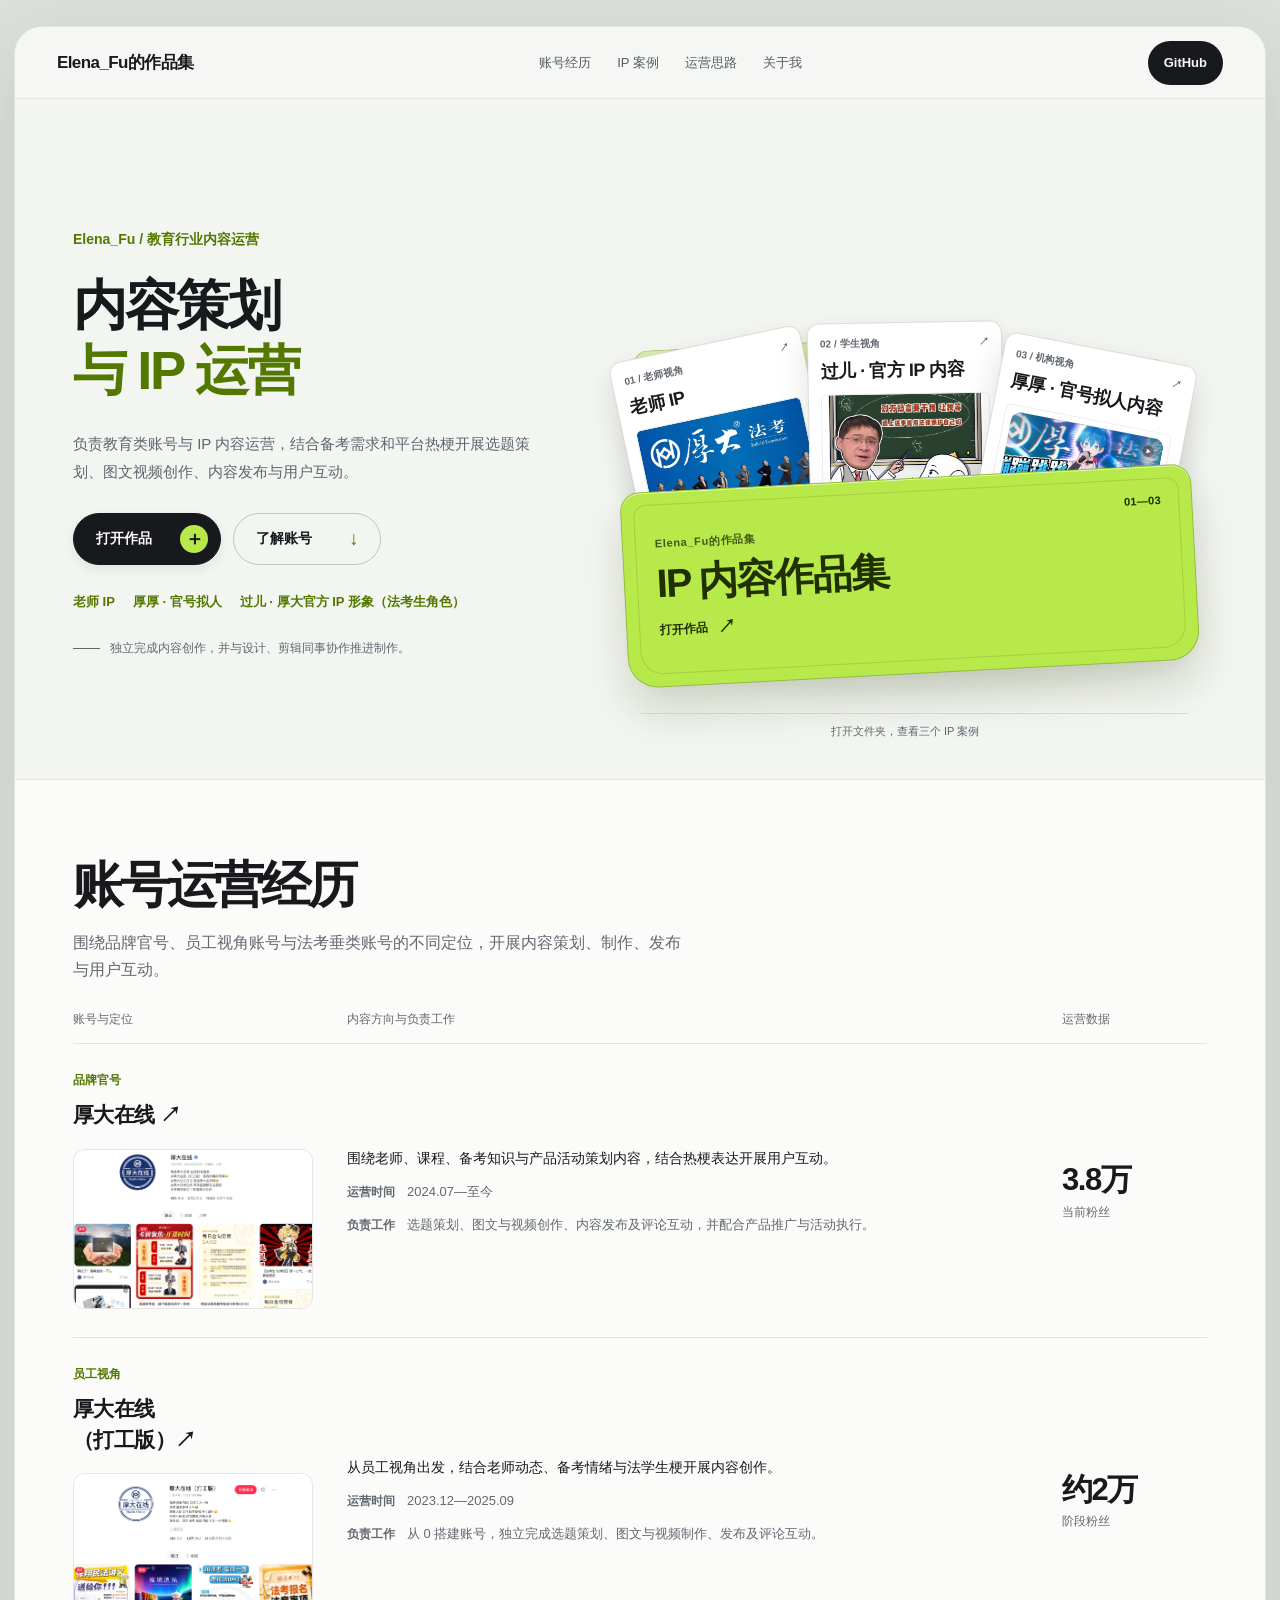
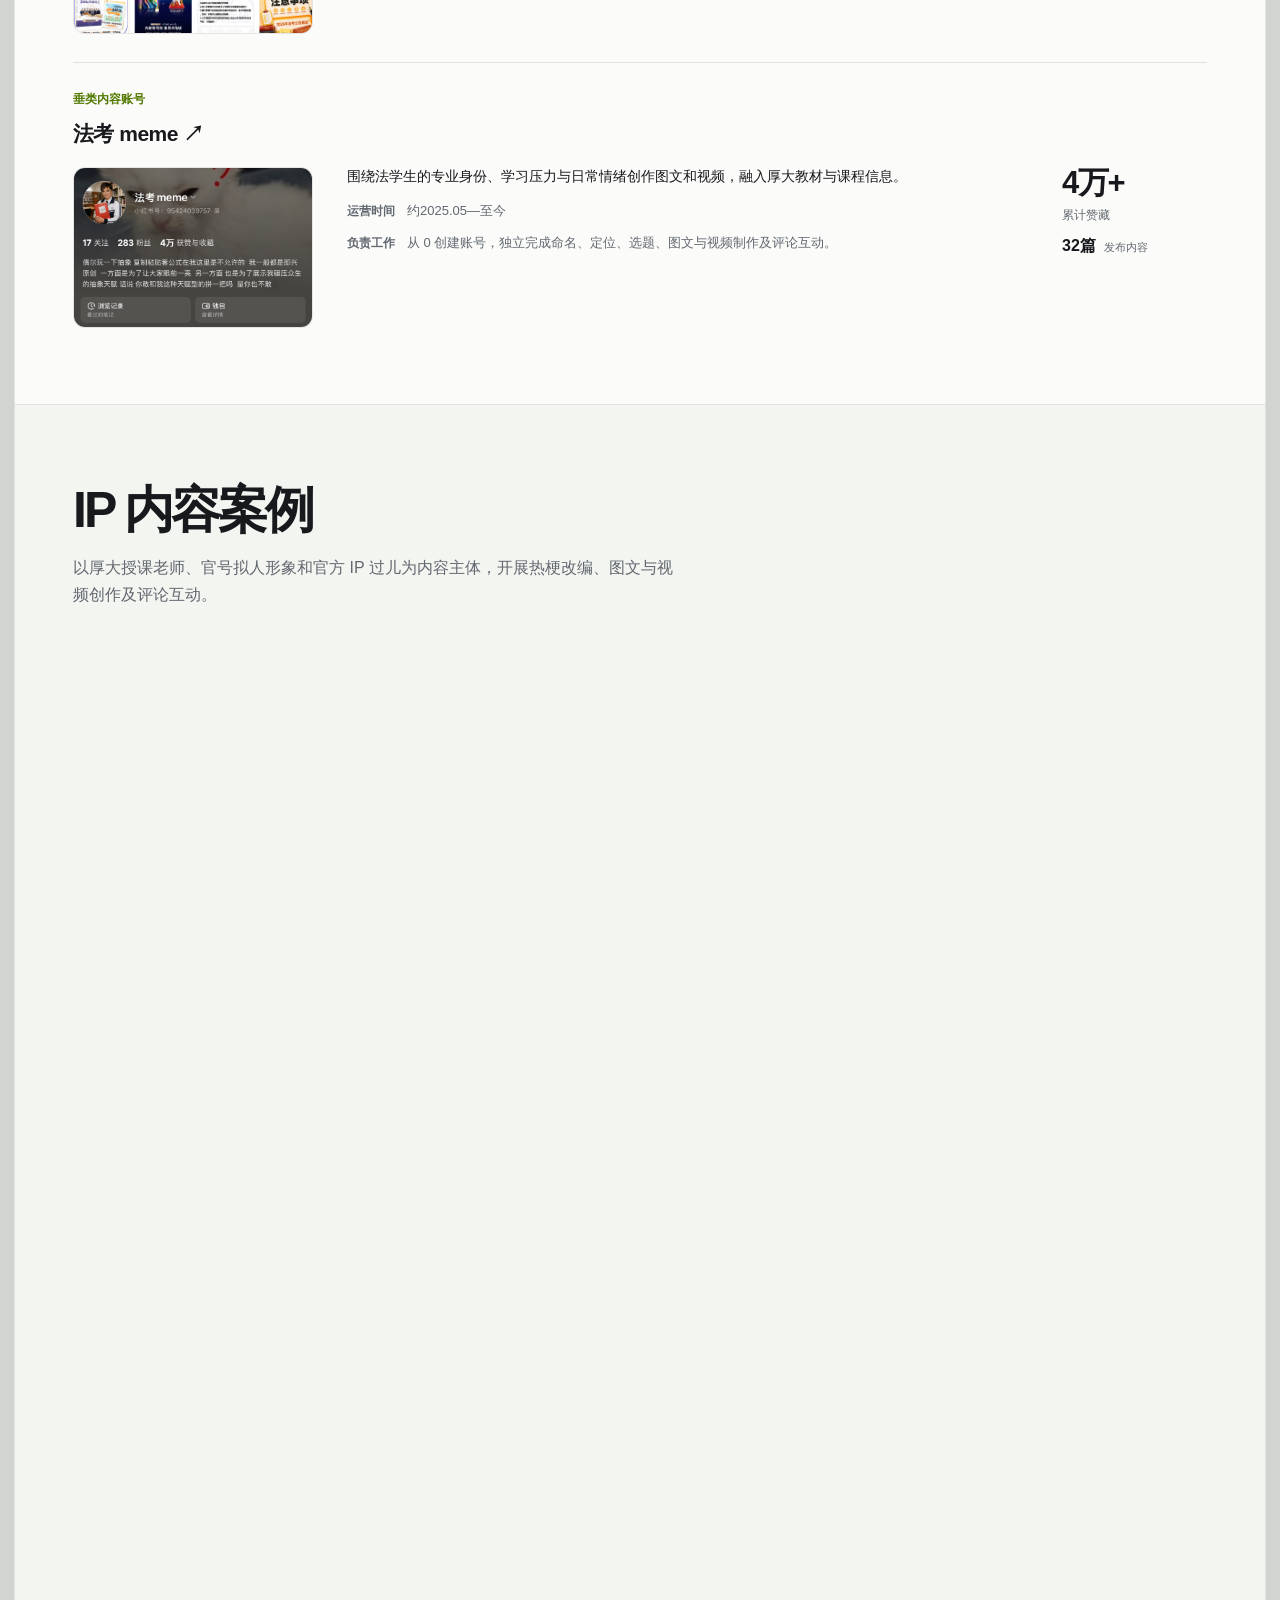
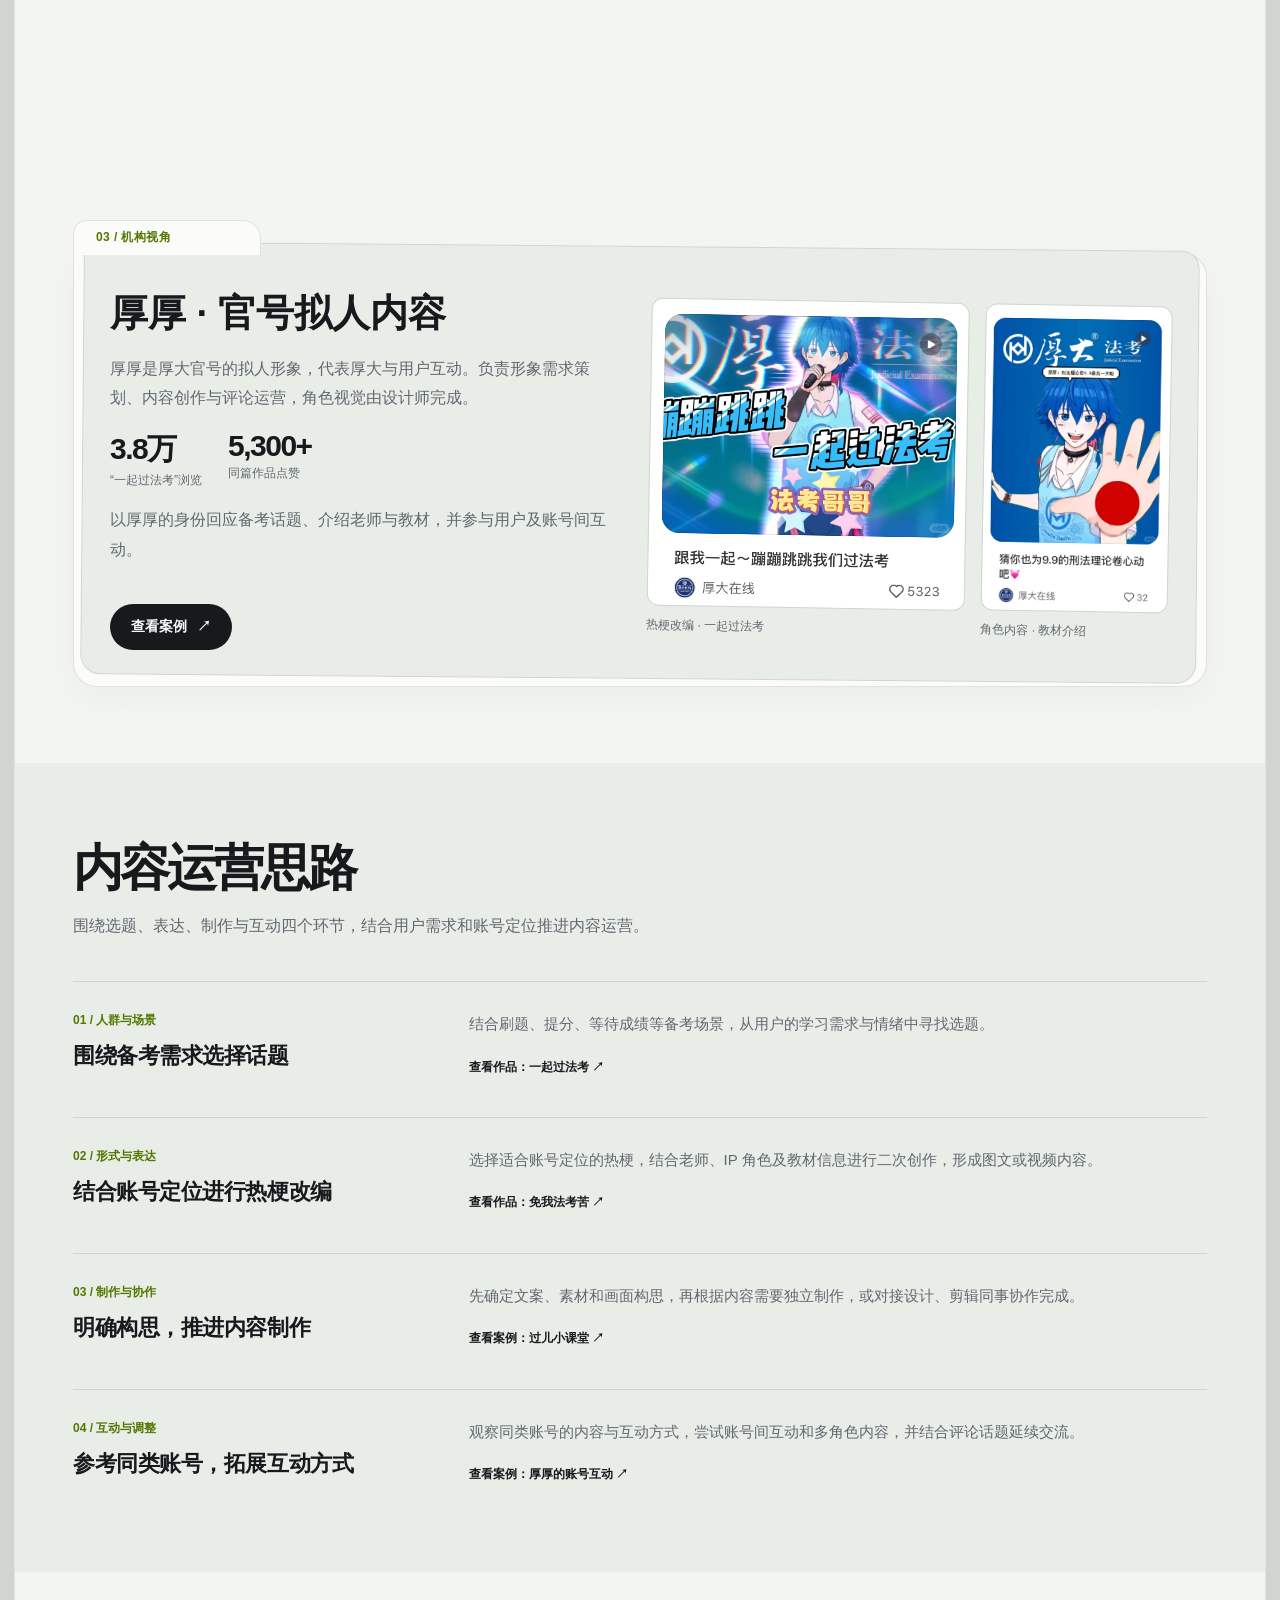
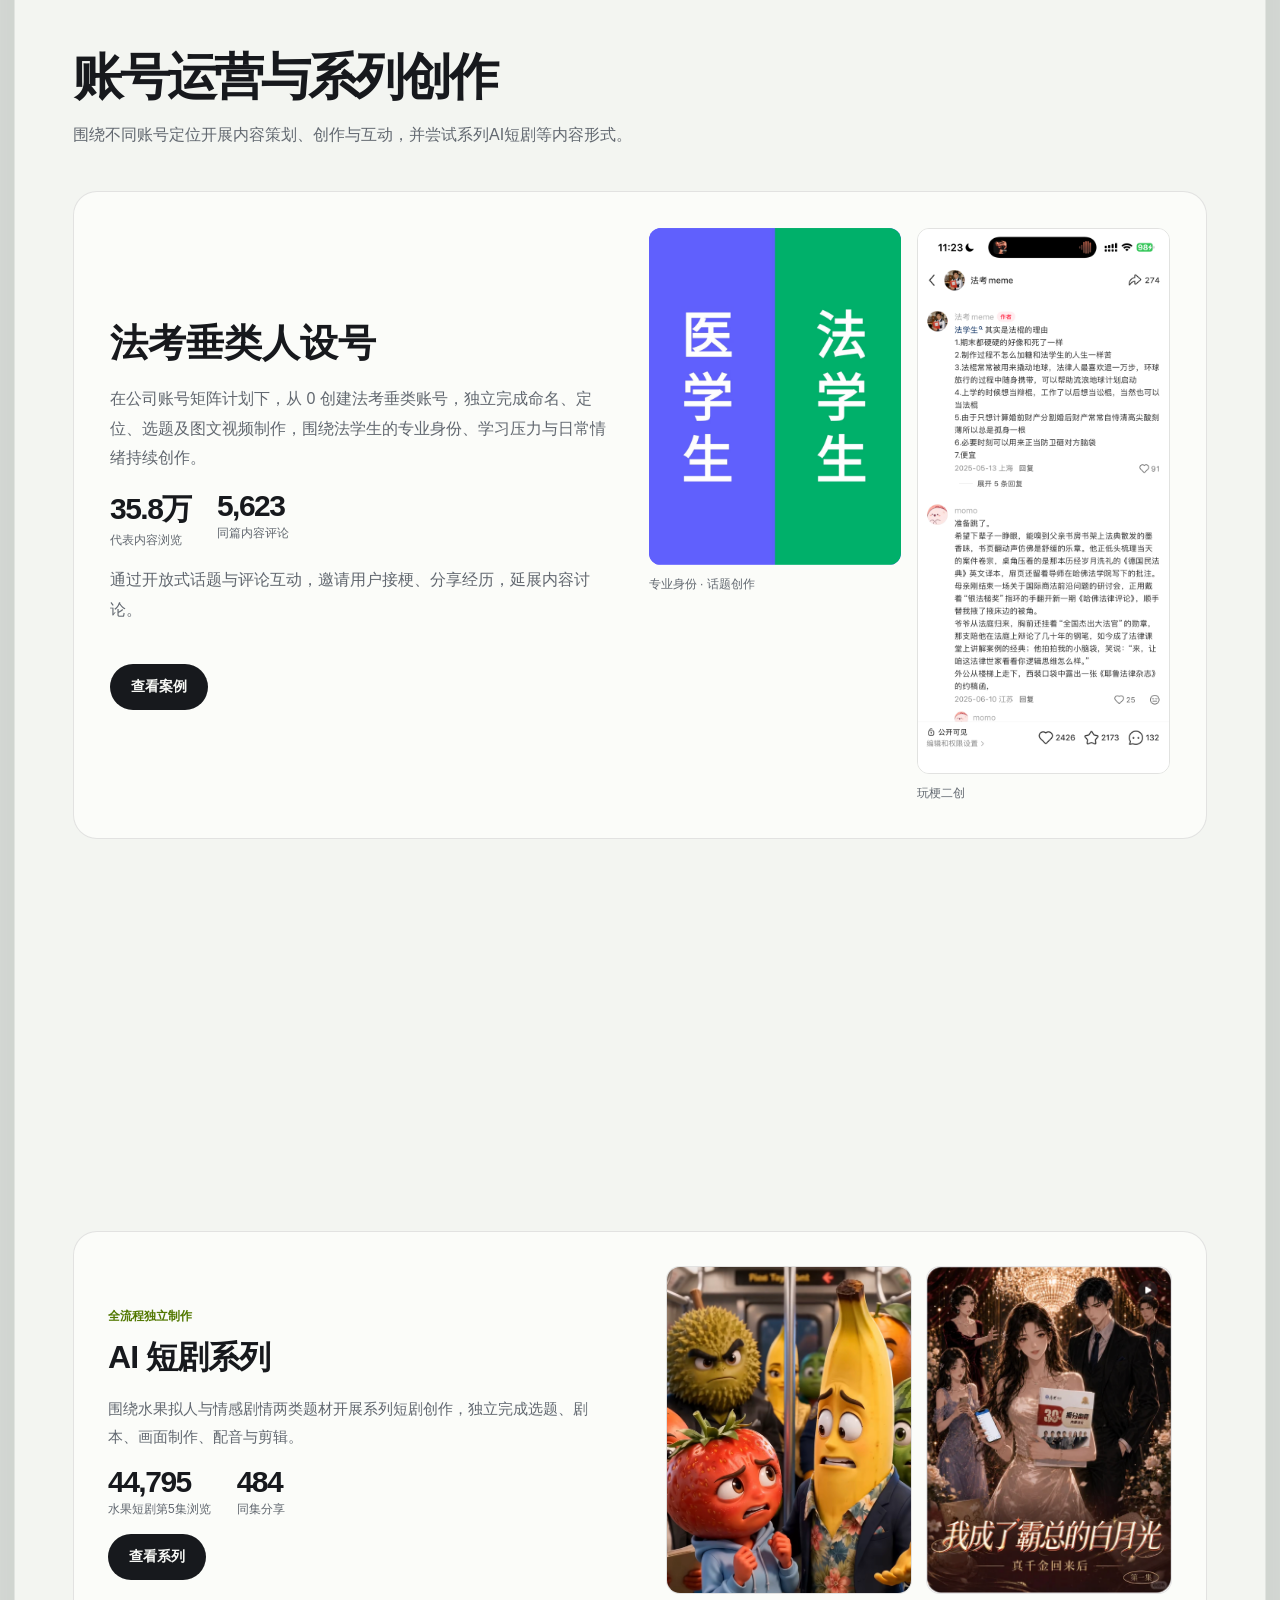
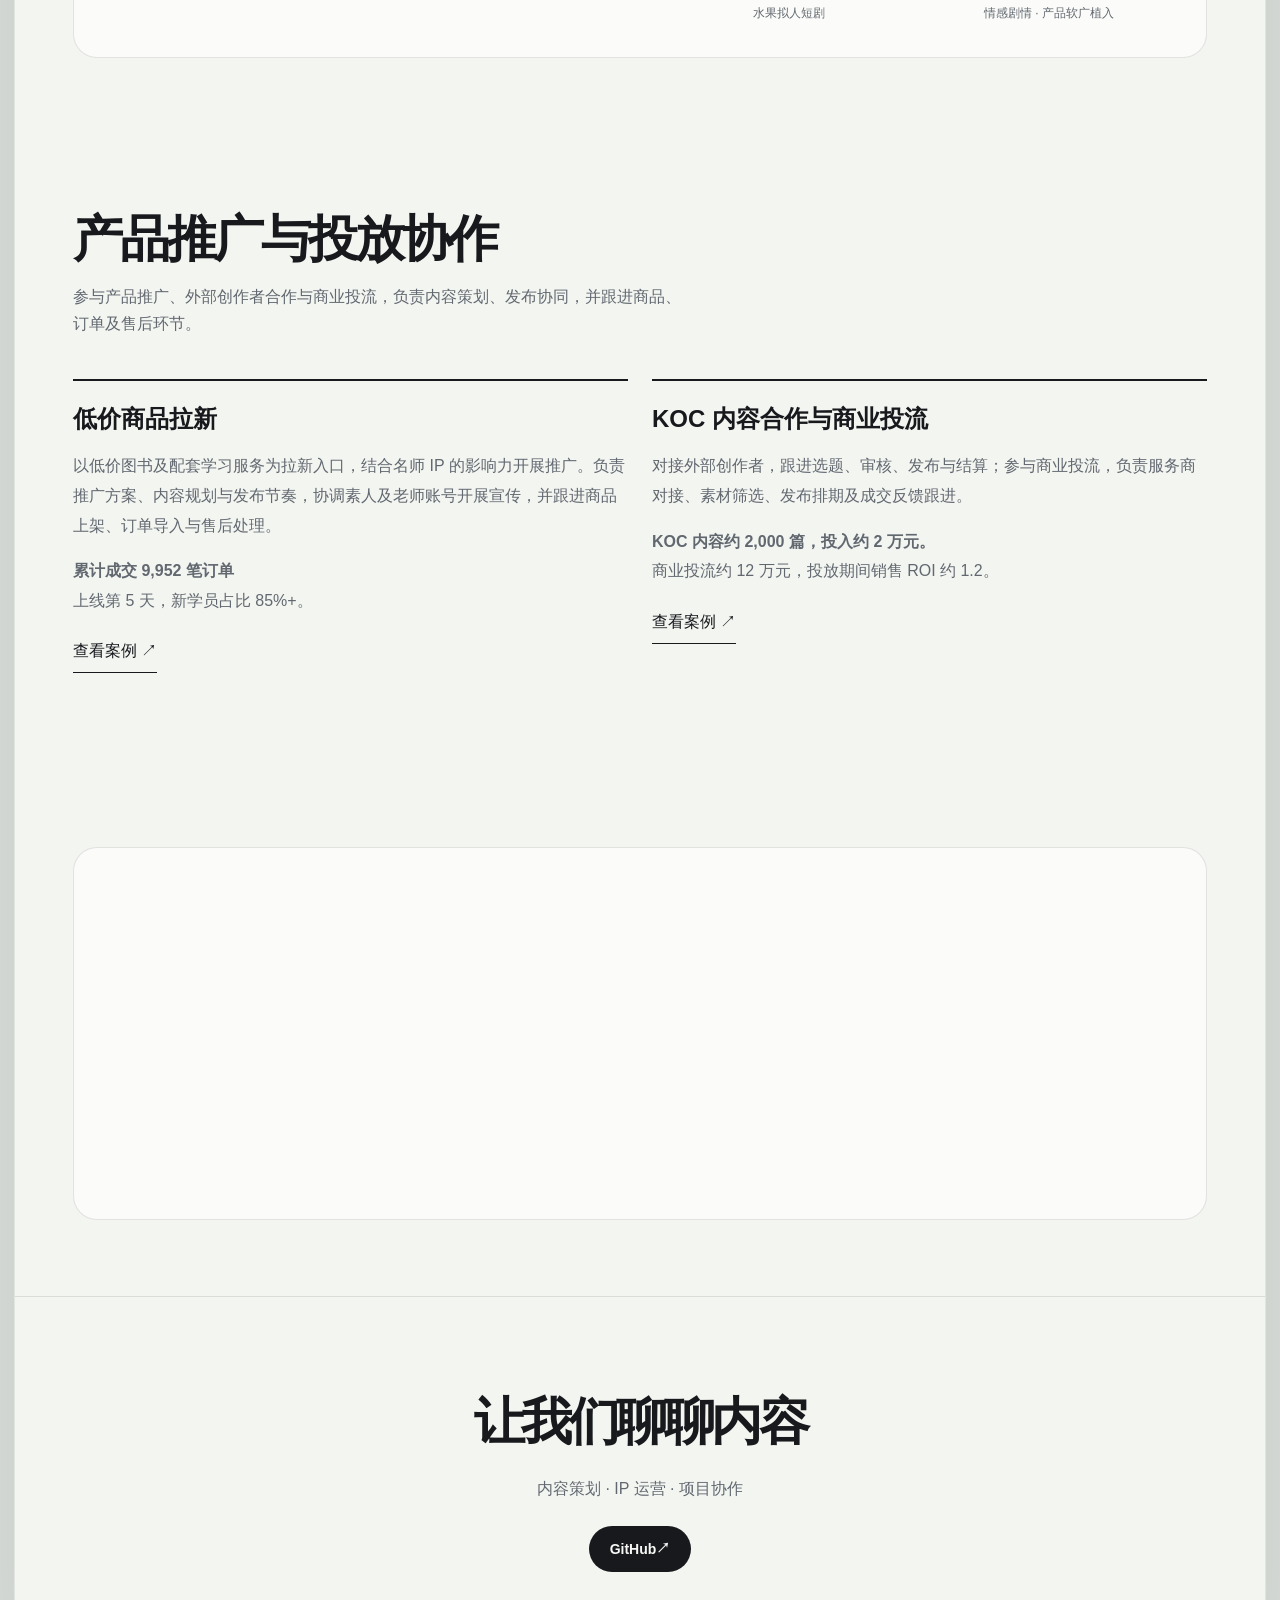
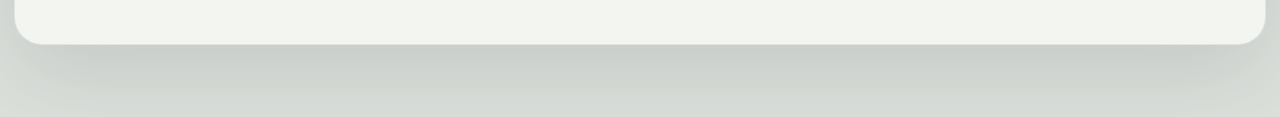
==== commit ef4272eb: "Rebalance about section and make education a compact sidebar" ====
--- a/site/portfolio-yangcong-draft.html
+++ b/site/portfolio-yangcong-draft.html
@@ -268,16 +268,22 @@
 
     .about {
       display: grid;
-      grid-template-columns: 1.15fr .85fr;
-      gap: 18px;
-    }
-    .about-main, .about-side { padding: 38px; border-radius: var(--radius); border: 1px solid var(--line); background: rgba(255, 255, 255, .68); }
-    .about-main h2 { max-width: 720px; margin: 0 0 24px; font-size: 48px; line-height: 1.04; letter-spacing: -0.055em; }
-    .about-main p { max-width: 680px; margin: 0; color: var(--muted); line-height: 1.75; }
-    .about-main p + p { margin-top: 16px; }
-    .about-side { background: var(--lime); }
-    .about-side strong { display: block; margin-bottom: 12px; font-size: 28px; }
-    .about-side p { margin: 0; line-height: 1.7; color: #3c4b20; }
+      grid-template-columns: minmax(0, 1fr) 220px;
+      align-items: start;
+      gap: 44px;
+      padding: 40px;
+      border: 1px solid var(--line);
+      border-radius: var(--radius);
+      background: var(--surface);
+    }
+    .about-main, .about-side { min-width: 0; }
+    .about-main h2 { margin: 0 0 22px; font-size: 34px; line-height: 1.3; letter-spacing: -0.045em; }
+    .about-main p { max-width: 760px; margin: 0; color: var(--muted); font-size: 16px; line-height: 1.9; }
+    .about-main h2 + p { color: var(--ink); font-size: 18px; line-height: 1.8; }
+    .about-main p + p { margin-top: 20px; }
+    .about-side { margin-top: 6px; padding: 4px 0 4px 28px; border-left: 1px solid var(--line); }
+    .about-side strong { display: block; margin-bottom: 12px; color: var(--ink); font-size: 22px; line-height: 1.5; letter-spacing: -0.035em; }
+    .about-side p { margin: 0; color: var(--muted); font-size: 15px; line-height: 1.8; }
 
     .contact {
       padding: 92px 58px 72px;
@@ -319,6 +325,10 @@
       .more-work { grid-template-columns: 1fr; grid-template-rows: auto; }
       .work, .work:first-child { grid-row: auto; min-height: 250px; }
       .method, .about { grid-template-columns: 1fr; }
+      .about { gap: 26px; padding: 32px; }
+      .about-main p { max-width: none; }
+      .about-side { margin-top: 0; padding: 22px 0 0; border-left: 0; border-top: 1px solid var(--line); }
+      .about-side strong { margin-bottom: 6px; font-size: 20px; }
     }
 
     @media (max-width: 600px) {
@@ -380,9 +390,9 @@
     .draft-note { padding:15px 28px;background:var(--surface-2);font-size:13px;line-height:1.7; }
     .button,.nav-button { min-height:44px; }
     @media(max-width:1000px){ .lead-case{grid-template-columns:1fr;} .hero{grid-template-columns:1fr 1fr;padding:32px;} .archive{min-height:400px;} .glass{display:none;} .hero-copy h1{font-size:42px;} .nav-links{gap:16px;} .nav{padding:0 24px;} }
-    @media(max-width:767px){ .frame{width:calc(100% - 16px);margin:8px auto 24px;} .hero{grid-template-columns:1fr;padding:36px 24px;} .hero-copy h1{font-size:40px;} .archive{min-height:300px;max-height:320px;margin-top:24px;} .avatar{max-height:310px;width:auto;} .halo{width:280px;height:280px;top:10px;} section.content{padding:52px 24px;} .proof{padding:24px;gap:22px;} .proof strong{font-size:27px;} .lead-case,.brand-case{padding:24px;} .lead-case h3{font-size:32px;} .note-pair img{height:auto;} .note-pair{gap:10px;} .support-links,.ability-line{grid-template-columns:1fr;} .ability-line{gap:12px;} .about-main,.about-side{padding:26px;} .about-main h2{font-size:28px;} .nav{height:64px;padding:0 18px;} .nav-links{display:none;} .brand{font-size:15px;} }
+    @media(max-width:767px){ .frame{width:calc(100% - 16px);margin:8px auto 24px;} .hero{grid-template-columns:1fr;padding:36px 24px;} .hero-copy h1{font-size:40px;} .archive{min-height:300px;max-height:320px;margin-top:24px;} .avatar{max-height:310px;width:auto;} .halo{width:280px;height:280px;top:10px;} section.content{padding:52px 24px;} .proof{padding:24px;gap:22px;} .proof strong{font-size:27px;} .lead-case,.brand-case{padding:24px;} .lead-case h3{font-size:32px;} .note-pair img{height:auto;} .note-pair{gap:10px;} .support-links,.ability-line{grid-template-columns:1fr;} .ability-line{gap:12px;} .about{padding:24px;gap:24px;} .about-main h2{font-size:28px;} .nav{height:64px;padding:0 18px;} .nav-links{display:none;} .brand{font-size:15px;} }
     @media(prefers-reduced-motion:reduce){ html{scroll-behavior:auto;} *,*::before,*::after{animation:none!important;transition:none!important;} }
-    @media(prefers-color-scheme:dark){ :root{--ink:#eff2ea;--muted:#b8c0b2;--paper:#1a1e19;--surface:#252a23;--surface-2:#30372c;--line:#46513e;--lime:#b7e94a;--lime-deep:#c3e784;} body{background:#121611;} .nav{background:rgba(26,30,25,.94);} .nav-links,.hero-copy p,.section-title p,.work p,.about-main p,.contact p{color:var(--muted);} .proof,.about-main{background:var(--surface);} .button.primary,.nav-button,.contact .button{background:var(--lime);color:#17191d;} .button.secondary{background:transparent;border-color:var(--line);} .about-side{color:#17191d;} .about-side p{color:#293419;} }
+    @media(prefers-color-scheme:dark){ :root{--ink:#eff2ea;--muted:#b8c0b2;--paper:#1a1e19;--surface:#252a23;--surface-2:#30372c;--line:#46513e;--lime:#b7e94a;--lime-deep:#c3e784;} body{background:#121611;} .nav{background:rgba(26,30,25,.94);} .nav-links,.hero-copy p,.section-title p,.work p,.about-main p,.contact p{color:var(--muted);} .proof,.about{background:var(--surface);} .button.primary,.nav-button,.contact .button{background:var(--lime);color:#17191d;} .button.secondary{background:transparent;border-color:var(--line);} }
 
     /* IP作品首屏沿用原配色；真实截图承担作品证据，不设置视频播放按钮。 */
     .hero.ip-hero { grid-template-columns:minmax(0,.92fr) minmax(0,1.08fr); gap:46px; padding:46px 58px; min-height:570px; }
@@ -553,4 +563,4 @@
 
 <section class="content" id="more"><div class="section-title"><h2>产品推广与投放协作</h2><p>参与产品推广、外部创作者合作与商业投流，负责内容策划、发布协同，并跟进商品、订单及售后环节。</p></div><div class="support-links"><article><h3>低价商品拉新</h3><p>以低价图书及配套学习服务为拉新入口，结合名师 IP 的影响力开展推广。负责推广方案、内容规划与发布节奏，协调素人及老师账号开展宣传，并跟进商品上架、订单导入与售后处理。</p><p><strong>累计成交 9,952 笔订单</strong><br>上线第 5 天，新学员占比 85%+。</p><a href="project-folder-9r9-yangcong-draft.html">查看案例 ↗</a></article><article><h3>KOC 内容合作与商业投流</h3><p>对接外部创作者，跟进选题、审核、发布与结算；参与商业投流，负责服务商对接、素材筛选、发布排期及成交反馈跟进。</p><p><strong>KOC 内容约 2,000 篇，投入约 2 万元。</strong><br>商业投流约 12 万元，投放期间销售 ROI 约 1.2。</p><a href="project-folder-growth-yangcong-draft.html">查看案例 ↗</a></article></div></section>
 <section class="content" id="about"><div class="about"><article class="about-main"><h2>关于我</h2><p>Elena_Fu，教育行业新媒体与内容运营，主要从事账号运营、IP 内容创作与产品推广。</p><p>擅长结合用户需求、账号定位与平台热梗策划内容，将备考情绪、角色表达与产品信息融入图文和视频创作。能够从选题到成稿把控内容质量，关注文案是否贴近用户、画面是否准确传达创意，以及品牌信息的融入是否自然。</p><p>具备图文、视频及 AI 短剧的独立创作能力，也有统筹 6 人团队的经验，负责内容审核、发布排期与制作协作，推动内容从构思到上线。</p></article><aside class="about-side"><strong>北京印刷学院</strong><p>数字媒体技术<br>全日制本科</p></aside></div></section>
-</main><footer class="contact" id="contact"><h2>让我们聊聊内容</h2><p>内容策划 · IP 运营 · 项目协作</p><a class="button primary" href="https://github.com/elena0401bb/elenafbb" target="_blank" rel="noopener noreferrer">GitHub <span aria-hidden="true">↗</span></a></footer></div><dialog class="image-dialog" id="image-viewer" aria-labelledby="image-viewer-title"><div class="dialog-bar"><h2 id="image-viewer-title">作品原图</h2><button class="dialog-close" type="button" autofocus>关闭</button></div><div class="dialog-media"><img id="image-viewer-image" alt=""></div></dialog><script src="ip-case.js"></script><script src="portfolio-motion.js"></script></body></html>+</main><footer class="contact" id="contact"><h2>让我们聊聊内容</h2><p>内容策划 · IP 运营 · 项目协作</p><a class="button primary" href="https://github.com/elena0401bb/elenafbb" target="_blank" rel="noopener noreferrer">GitHub <span aria-hidden="true">↗</span></a></footer></div><dialog class="image-dialog" id="image-viewer" aria-labelledby="image-viewer-title"><div class="dialog-bar"><h2 id="image-viewer-title">作品原图</h2><button class="dialog-close" type="button" autofocus>关闭</button></div><div class="dialog-media"><img id="image-viewer-image" alt=""></div></dialog><script src="ip-case.js"></script><script src="portfolio-motion.js"></script></body></html>
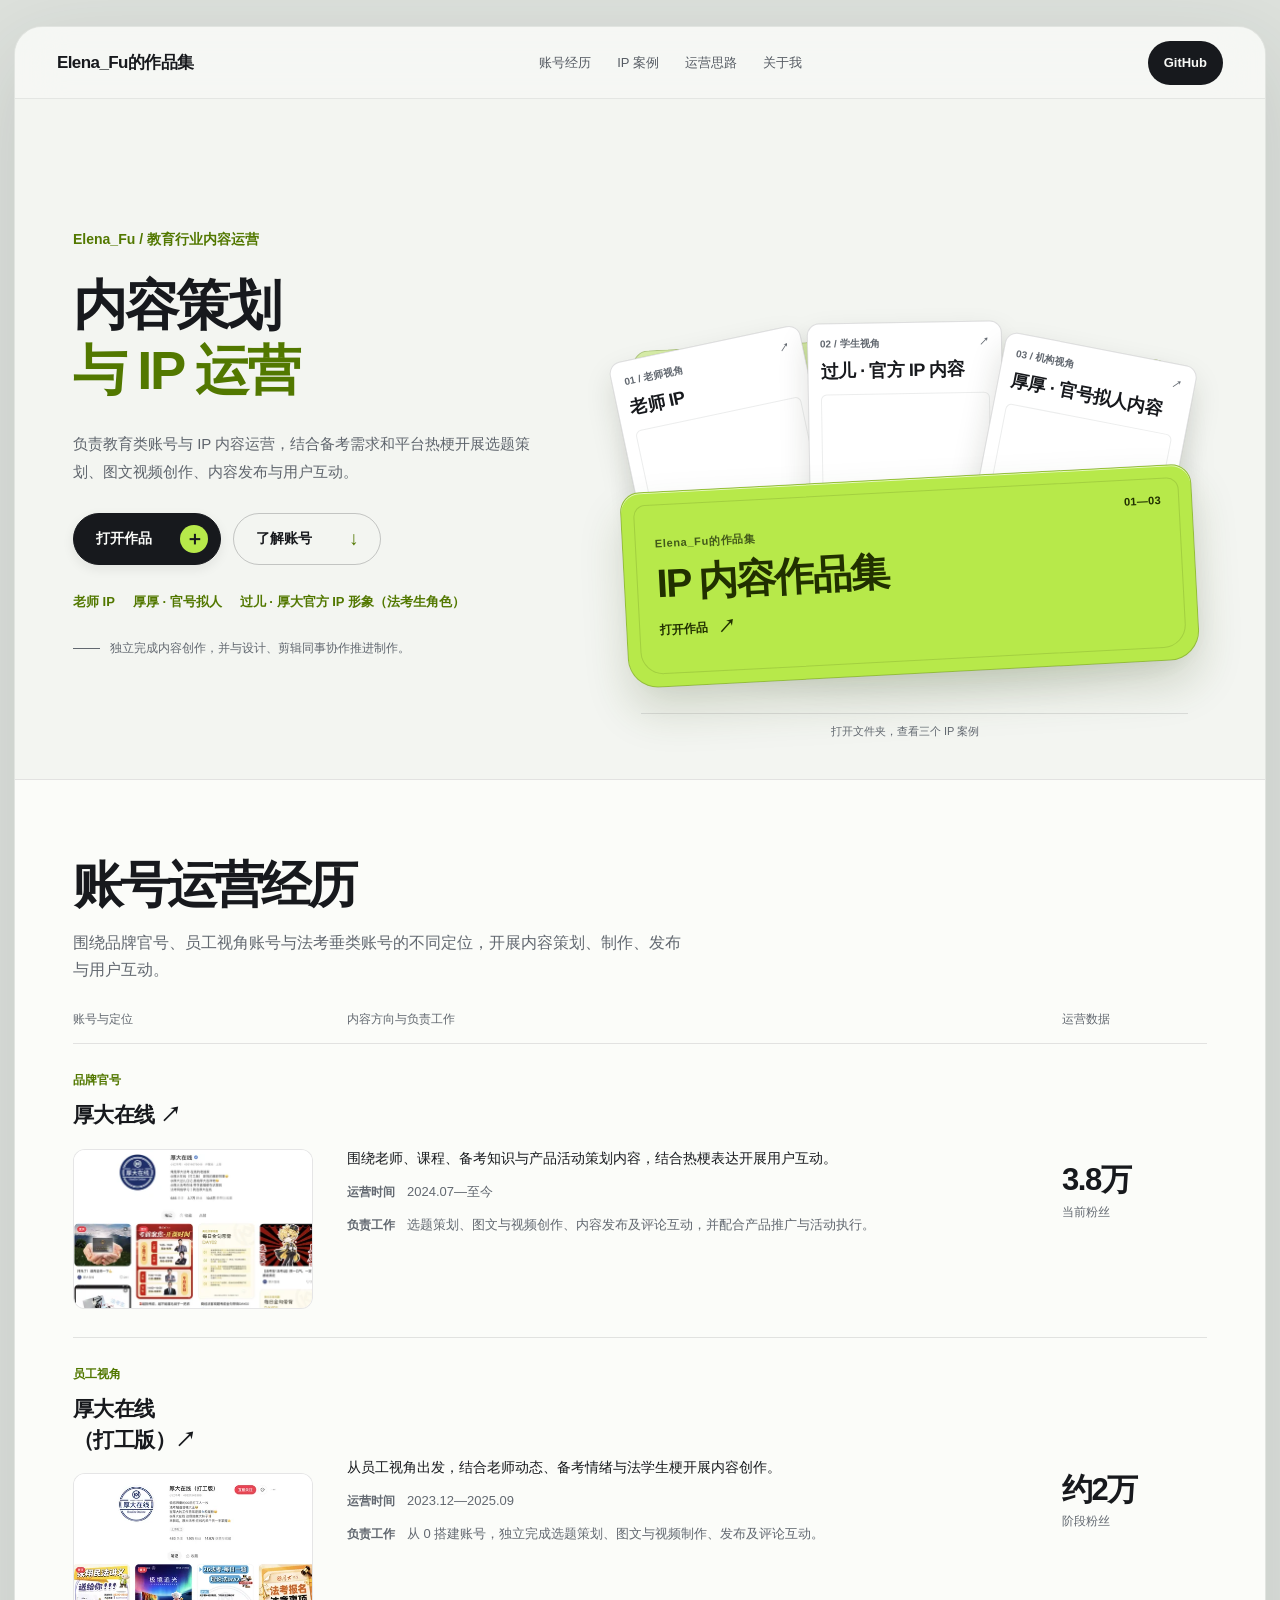
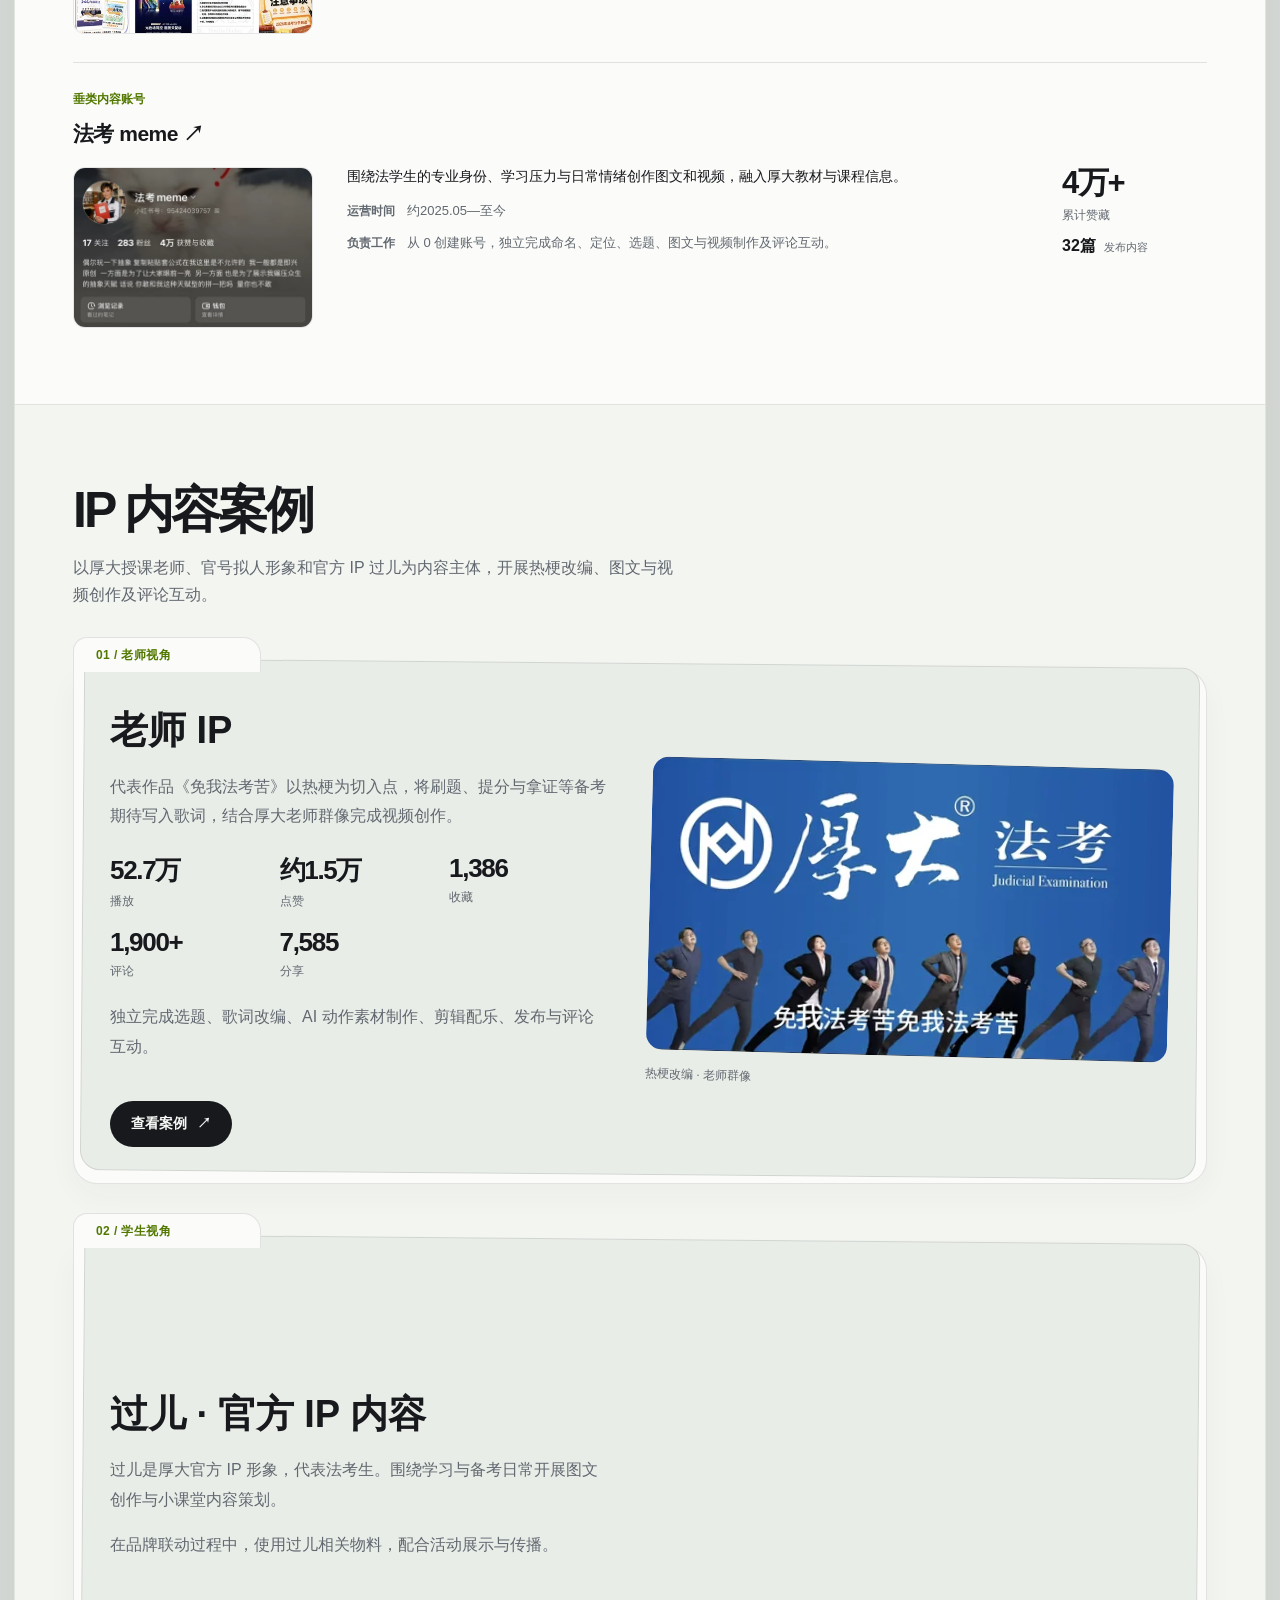
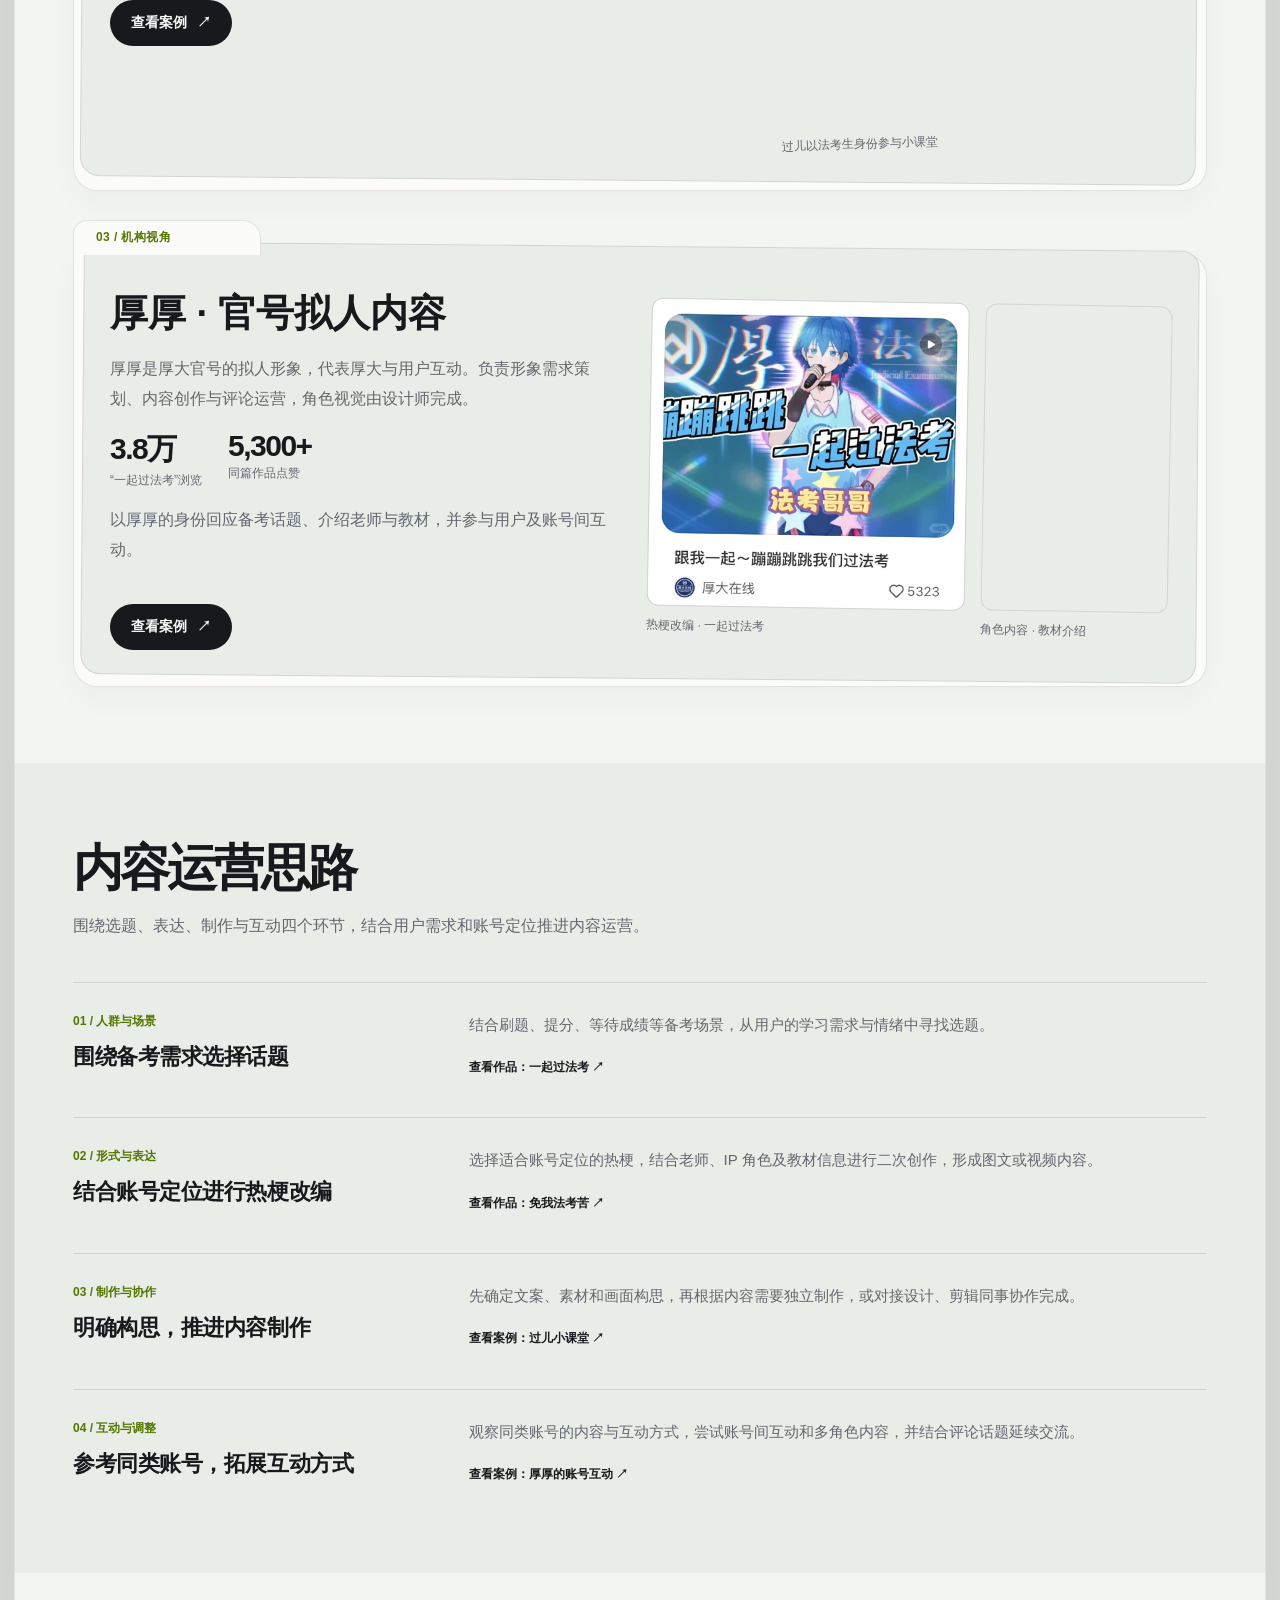
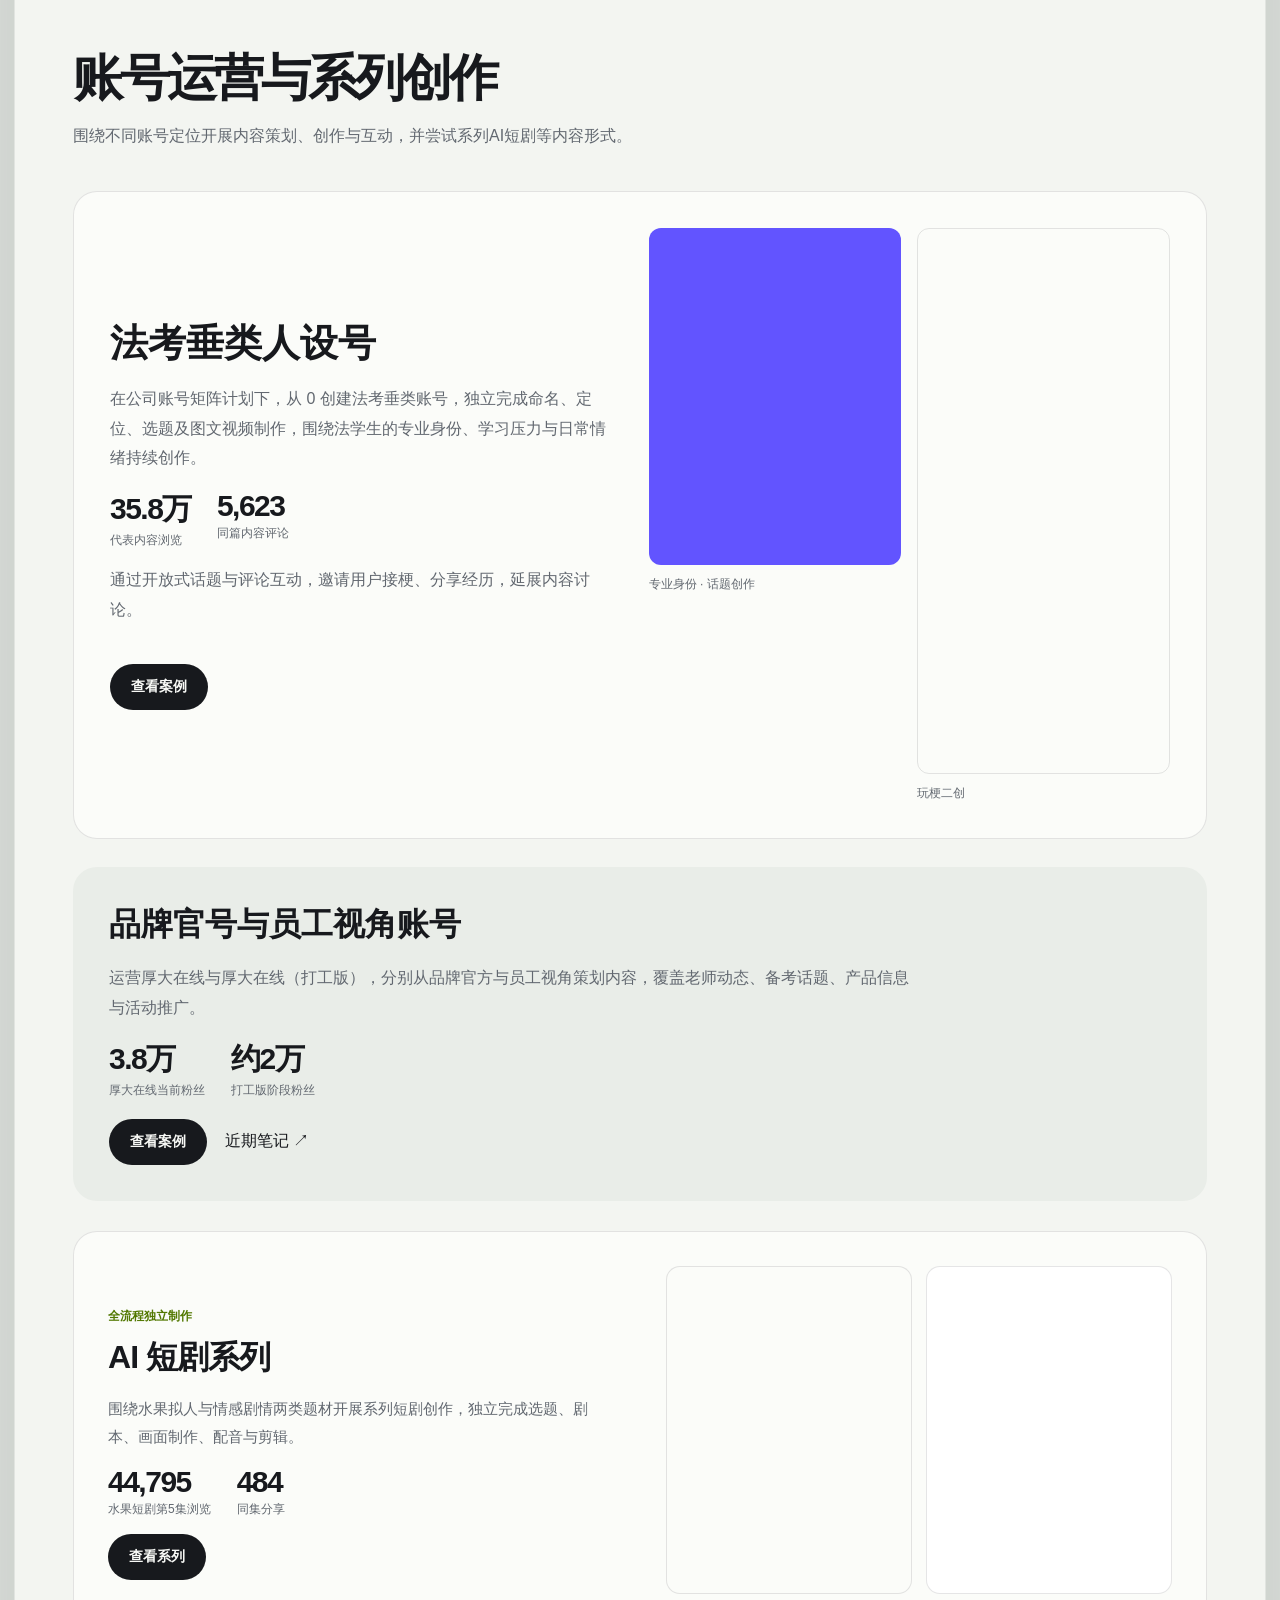
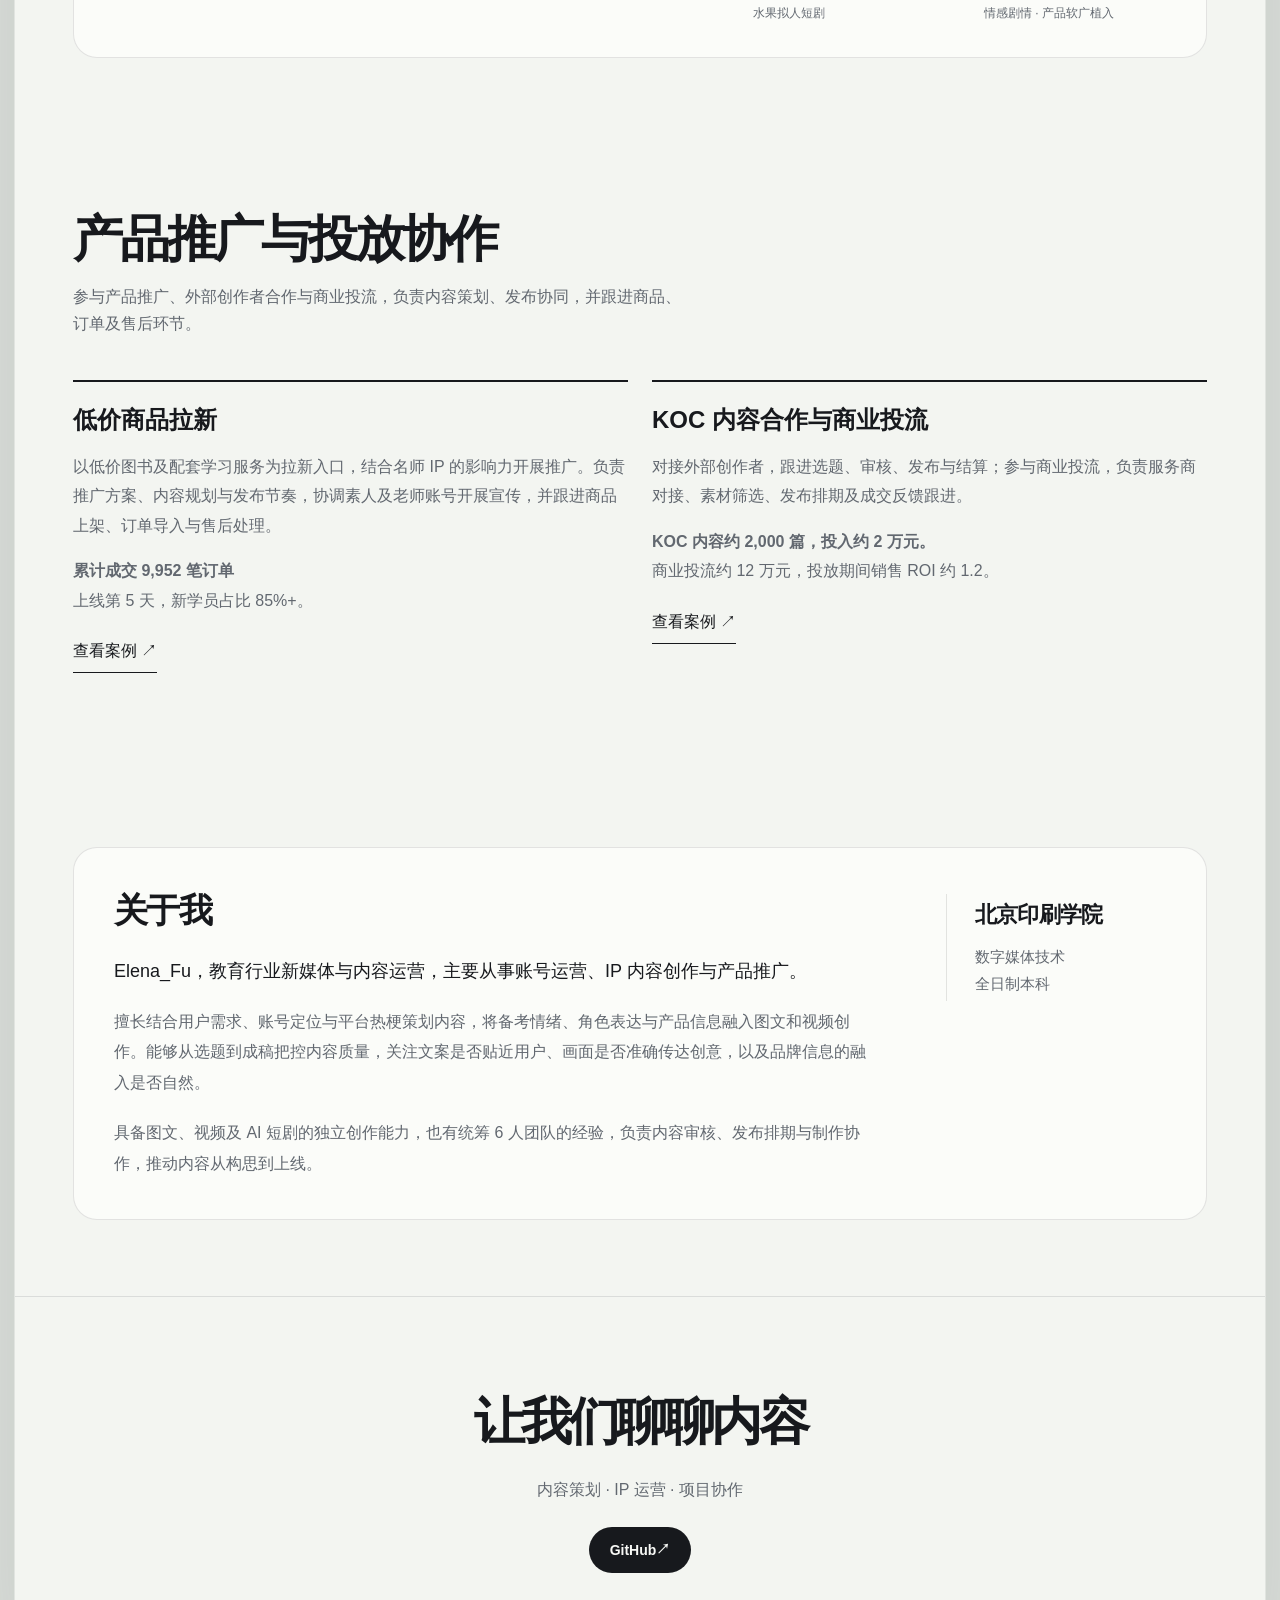
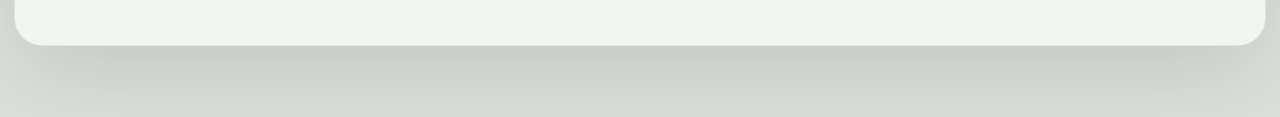
==== commit 06603e16: "Optimize portfolio images for mobile loading" ====
--- a/site/portfolio-yangcong-draft.html
+++ b/site/portfolio-yangcong-draft.html
@@ -534,9 +534,9 @@
   <div class="archive-floor" aria-hidden="true"></div><div class="archive-back" aria-hidden="true"><span class="archive-tab">精选作品</span></div><div class="archive-liner" aria-hidden="true"></div>
   <button class="archive-front" type="button" data-archive-toggle data-open-label="打开作品" data-close-label="收起作品" aria-expanded="false" aria-controls="archive-sheets"><small>Elena_Fu的作品集</small><strong>IP 内容作品集</strong><span class="archive-front-label" data-toggle-label>打开作品</span><span class="archive-index" aria-hidden="true">01—03</span></button>
   <div class="archive-sheets" id="archive-sheets">
-   <a class="archive-sheet teacher-sheet" href="project-folder-teacher-ip-yangcong-draft.html" aria-label="打开老师IP案例：免我法考苦"><span class="sheet-type">01 / 老师视角 <span aria-hidden="true">↗</span></span><h2>老师 IP</h2><div class="sheet-image"><img src="houda-online-viral-04.jpg" alt="老师群像演绎免我法考苦" width="1080" height="2520" fetchpriority="high"></div><span class="sheet-foot"><span>热梗改编</span><b>52.7万 播放</b></span></a>
-   <a class="archive-sheet guoer-sheet" href="project-folder-guoer-ip-yangcong-draft.html" aria-label="打开过儿IP案例：法考生角色的内容策划与物料应用"><span class="sheet-type">02 / 学生视角 <span aria-hidden="true">↗</span></span><h2>过儿 · 官方 IP 内容</h2><div class="sheet-image"><img src="ip-assets/guoer-classroom-sample.png" alt="过儿坐在课桌前听老师讲解" width="554" height="892"></div><span class="sheet-foot"><span>内容创作</span><b>物料应用</b></span></a>
-   <a class="archive-sheet houhou-sheet" href="project-folder-houhou-ip-yangcong-draft.html" aria-label="打开厚厚IP案例：厚大官号拟人形象与内容运营"><span class="sheet-type">03 / 机构视角 <span aria-hidden="true">↗</span></span><h2>厚厚 · 官号拟人内容</h2><div class="sheet-image"><img src="ip-assets/houhou-trend-11.png" alt="蓝色账号角色厚厚的一起过法考作品" width="576" height="558"></div><span class="sheet-foot"><span>内容创作</span><b>评论互动</b></span></a>
+   <a class="archive-sheet teacher-sheet" href="project-folder-teacher-ip-yangcong-draft.html" aria-label="打开老师IP案例：免我法考苦"><span class="sheet-type">01 / 老师视角 <span aria-hidden="true">↗</span></span><h2>老师 IP</h2><div class="sheet-image"><img src="_images/f0b98be600c12776-800.webp" alt="老师群像演绎免我法考苦" width="1080" height="2520" data-original-src="houda-online-viral-04.jpg" srcset="_images/f0b98be600c12776-480.webp 480w, _images/f0b98be600c12776-800.webp 800w, _images/f0b98be600c12776-1080.webp 1080w" sizes="(max-width: 767px) 66vw, (max-width: 1100px) 30vw, 380px" loading="eager" decoding="async" fetchpriority="high"></div><span class="sheet-foot"><span>热梗改编</span><b>52.7万 播放</b></span></a>
+   <a class="archive-sheet guoer-sheet" href="project-folder-guoer-ip-yangcong-draft.html" aria-label="打开过儿IP案例：法考生角色的内容策划与物料应用"><span class="sheet-type">02 / 学生视角 <span aria-hidden="true">↗</span></span><h2>过儿 · 官方 IP 内容</h2><div class="sheet-image"><img src="_images/27a5662292dced0b-554.webp" alt="过儿坐在课桌前听老师讲解" width="554" height="892" data-original-src="ip-assets/guoer-classroom-sample.png" srcset="_images/27a5662292dced0b-480.webp 480w, _images/27a5662292dced0b-554.webp 554w" sizes="(max-width: 767px) 66vw, (max-width: 1100px) 30vw, 380px" loading="eager" decoding="async"></div><span class="sheet-foot"><span>内容创作</span><b>物料应用</b></span></a>
+   <a class="archive-sheet houhou-sheet" href="project-folder-houhou-ip-yangcong-draft.html" aria-label="打开厚厚IP案例：厚大官号拟人形象与内容运营"><span class="sheet-type">03 / 机构视角 <span aria-hidden="true">↗</span></span><h2>厚厚 · 官号拟人内容</h2><div class="sheet-image"><img src="_images/a2f81e554f14542d-576.webp" alt="蓝色账号角色厚厚的一起过法考作品" width="576" height="558" data-original-src="ip-assets/houhou-trend-11.png" srcset="_images/a2f81e554f14542d-480.webp 480w, _images/a2f81e554f14542d-576.webp 576w" sizes="(max-width: 767px) 66vw, (max-width: 1100px) 30vw, 380px" loading="eager" decoding="async"></div><span class="sheet-foot"><span>内容创作</span><b>评论互动</b></span></a>
   </div><p class="archive-instruction" data-archive-hint>打开文件夹，查看三个 IP 案例</p>
  </div>
 </header>
@@ -545,21 +545,21 @@
 <section class="content account-overview" id="accounts" aria-labelledby="accounts-heading">
  <div class="section-title"><h2 id="accounts-heading">账号运营经历</h2><p>围绕品牌官号、员工视角账号与法考垂类账号的不同定位，开展内容策划、制作、发布与用户互动。</p></div>
  <div class="account-summary-head" aria-hidden="true"><span>账号与定位</span><span>内容方向与负责工作</span><span>运营数据</span></div>
- <article class="account-summary-row" aria-labelledby="account-houda"><div class="account-identity"><span>品牌官号</span><h3 id="account-houda"><a href="project-folder-houda-official-yangcong-draft.html#accounts">厚大在线 ↗</a></h3><a class="account-preview image-link" href="houda-online-profile-current.png" data-lightbox aria-haspopup="dialog" data-caption="厚大在线 · 账号主页" aria-label="放大查看厚大在线账号主页"><img src="houda-online-profile-current.png" alt="厚大在线的账号主页，展示账号介绍与已发布内容" width="2104" height="1432" loading="lazy"></a></div><div class="account-scope"><p>围绕老师、课程、备考知识与产品活动策划内容，结合热梗表达开展用户互动。</p><p class="account-role"><b>运营时间</b>2024.07—至今</p><p class="account-role"><b>负责工作</b>选题策划、图文与视频创作、内容发布及评论互动，并配合产品推广与活动执行。</p></div><dl class="account-numbers"><div><dt>当前粉丝</dt><dd>3.8万</dd></div></dl></article>
- <article class="account-summary-row" aria-labelledby="account-work-title"><div class="account-identity"><span>员工视角</span><h3 id="account-work-title"><a href="project-folder-houda-official-yangcong-draft.html#accounts">厚大在线<br>（打工版）↗</a></h3><a class="account-preview image-link" href="houda-work-profile-current.png" data-lightbox aria-haspopup="dialog" data-caption="厚大在线（打工版） · 账号主页" aria-label="放大查看厚大在线（打工版）账号主页"><img src="houda-work-profile-current.png" alt="厚大在线（打工版）的账号主页，展示账号介绍与已发布内容" width="2154" height="1394" loading="lazy"></a></div><div class="account-scope"><p>从员工视角出发，结合老师动态、备考情绪与法学生梗开展内容创作。</p><p class="account-role"><b>运营时间</b>2023.12—2025.09</p><p class="account-role"><b>负责工作</b>从 0 搭建账号，独立完成选题策划、图文与视频制作、发布及评论互动。</p></div><dl class="account-numbers"><div><dt>阶段粉丝</dt><dd>约2万</dd></div></dl></article>
- <article class="account-summary-row" aria-labelledby="account-meme"><div class="account-identity"><span>垂类内容账号</span><h3 id="account-meme"><a href="project-folder-fakao-meme-yangcong-draft.html">法考 meme ↗</a></h3><a class="account-preview image-link portrait-profile" href="fakao-meme-profile.png" data-lightbox aria-haspopup="dialog" data-caption="法考 meme · 账号主页" aria-label="放大查看法考 meme账号主页"><img src="fakao-meme-profile.png" alt="法考 meme的账号主页，展示账号介绍与已发布内容" width="1320" height="2868" loading="lazy"></a></div><div class="account-scope"><p>围绕法学生的专业身份、学习压力与日常情绪创作图文和视频，融入厚大教材与课程信息。</p><p class="account-role"><b>运营时间</b>约2025.05—至今</p><p class="account-role"><b>负责工作</b>从 0 创建账号，独立完成命名、定位、选题、图文与视频制作及评论互动。</p></div><dl class="account-numbers"><div><dt>累计赞藏</dt><dd>4万+</dd></div><div class="account-secondary"><dt>发布内容</dt><dd>32篇</dd></div></dl></article>
+ <article class="account-summary-row" aria-labelledby="account-houda"><div class="account-identity"><span>品牌官号</span><h3 id="account-houda"><a href="project-folder-houda-official-yangcong-draft.html#accounts">厚大在线 ↗</a></h3><a class="account-preview image-link" href="houda-online-profile-current.png" data-lightbox aria-haspopup="dialog" data-caption="厚大在线 · 账号主页" aria-label="放大查看厚大在线账号主页"><img src="_images/317e4663f54d22fd-800.webp" alt="厚大在线的账号主页，展示账号介绍与已发布内容" width="2104" height="1432" loading="lazy" data-original-src="houda-online-profile-current.png" srcset="_images/317e4663f54d22fd-480.webp 480w, _images/317e4663f54d22fd-800.webp 800w, _images/317e4663f54d22fd-1280.webp 1280w" sizes="(max-width: 767px) 48vw, 240px" decoding="async"></a></div><div class="account-scope"><p>围绕老师、课程、备考知识与产品活动策划内容，结合热梗表达开展用户互动。</p><p class="account-role"><b>运营时间</b>2024.07—至今</p><p class="account-role"><b>负责工作</b>选题策划、图文与视频创作、内容发布及评论互动，并配合产品推广与活动执行。</p></div><dl class="account-numbers"><div><dt>当前粉丝</dt><dd>3.8万</dd></div></dl></article>
+ <article class="account-summary-row" aria-labelledby="account-work-title"><div class="account-identity"><span>员工视角</span><h3 id="account-work-title"><a href="project-folder-houda-official-yangcong-draft.html#accounts">厚大在线<br>（打工版）↗</a></h3><a class="account-preview image-link" href="houda-work-profile-current.png" data-lightbox aria-haspopup="dialog" data-caption="厚大在线（打工版） · 账号主页" aria-label="放大查看厚大在线（打工版）账号主页"><img src="_images/2028614c0d565507-800.webp" alt="厚大在线（打工版）的账号主页，展示账号介绍与已发布内容" width="2154" height="1394" loading="lazy" data-original-src="houda-work-profile-current.png" srcset="_images/2028614c0d565507-480.webp 480w, _images/2028614c0d565507-800.webp 800w, _images/2028614c0d565507-1280.webp 1280w" sizes="(max-width: 767px) 48vw, 240px" decoding="async"></a></div><div class="account-scope"><p>从员工视角出发，结合老师动态、备考情绪与法学生梗开展内容创作。</p><p class="account-role"><b>运营时间</b>2023.12—2025.09</p><p class="account-role"><b>负责工作</b>从 0 搭建账号，独立完成选题策划、图文与视频制作、发布及评论互动。</p></div><dl class="account-numbers"><div><dt>阶段粉丝</dt><dd>约2万</dd></div></dl></article>
+ <article class="account-summary-row" aria-labelledby="account-meme"><div class="account-identity"><span>垂类内容账号</span><h3 id="account-meme"><a href="project-folder-fakao-meme-yangcong-draft.html">法考 meme ↗</a></h3><a class="account-preview image-link portrait-profile" href="fakao-meme-profile.png" data-lightbox aria-haspopup="dialog" data-caption="法考 meme · 账号主页" aria-label="放大查看法考 meme账号主页"><img src="_images/fc8ce12804c7088b-800.webp" alt="法考 meme的账号主页，展示账号介绍与已发布内容" width="1320" height="2868" loading="lazy" data-original-src="fakao-meme-profile.png" srcset="_images/fc8ce12804c7088b-480.webp 480w, _images/fc8ce12804c7088b-800.webp 800w, _images/fc8ce12804c7088b-1280.webp 1280w" sizes="(max-width: 767px) 48vw, 240px" decoding="async"></a></div><div class="account-scope"><p>围绕法学生的专业身份、学习压力与日常情绪创作图文和视频，融入厚大教材与课程信息。</p><p class="account-role"><b>运营时间</b>约2025.05—至今</p><p class="account-role"><b>负责工作</b>从 0 创建账号，独立完成命名、定位、选题、图文与视频制作及评论互动。</p></div><dl class="account-numbers"><div><dt>累计赞藏</dt><dd>4万+</dd></div><div class="account-secondary"><dt>发布内容</dt><dd>32篇</dd></div></dl></article>
 </section>
 
 <section class="content" id="cases"><div class="section-title"><h2>IP 内容案例</h2><p>以厚大授课老师、官号拟人形象和官方 IP 过儿为内容主体，开展热梗改编、图文与视频创作及评论互动。</p></div>
-<article class="lead-case teacher-lead project-folder" id="teacher"><div><div class="case-kicker">01 / 老师视角</div><h3>老师 IP</h3><p>代表作品《免我法考苦》以热梗为切入点，将刷题、提分与拿证等备考期待写入歌词，结合厚大老师群像完成视频创作。</p><div class="metrics" aria-label="免我法考苦作品表现"><div><strong>52.7万</strong><span>播放</span></div><div><strong>约1.5万</strong><span>点赞</span></div><div><strong>1,386</strong><span>收藏</span></div><div><strong>1,900+</strong><span>评论</span></div><div><strong>7,585</strong><span>分享</span></div></div><p>独立完成选题、歌词改编、AI 动作素材制作、剪辑配乐、发布与评论互动。</p><a class="button primary" href="project-folder-teacher-ip-yangcong-draft.html">查看案例</a></div><figure class="case-preview"><a class="image-link song-cover" href="houda-online-viral-04.jpg" data-lightbox aria-haspopup="dialog" data-caption="免我法考苦 · 老师群像演绎备考情绪" aria-label="放大查看：免我法考苦 · 老师群像演绎备考情绪"><img src="houda-online-viral-04.jpg" alt="免我法考苦 · 老师群像演绎备考情绪" width="1080" height="2520" loading=lazy></a><figcaption>热梗改编 · 老师群像</figcaption></figure></article><article class="lead-case guoer-lead project-folder" id="guoer"><div><div class="case-kicker">02 / 学生视角</div><h3>过儿 · 官方 IP 内容</h3><p>过儿是厚大官方 IP 形象，代表法考生。围绕学习与备考日常开展图文创作与小课堂内容策划。</p><p>在品牌联动过程中，使用过儿相关物料，配合活动展示与传播。</p><a class="button primary" href="project-folder-guoer-ip-yangcong-draft.html">查看案例</a></div><figure class="case-preview guoer-preview"><a class="image-link " href="ip-assets/guoer-classroom-sample.png" data-lightbox aria-haspopup="dialog" data-caption="过儿小课堂 · 老师讲解与过儿听课" aria-label="放大查看：过儿小课堂 · 老师讲解与过儿听课"><img src="ip-assets/guoer-classroom-sample.png" alt="过儿小课堂 · 老师讲解与过儿听课" width="554" height="892" loading=lazy></a><figcaption>过儿以法考生身份参与小课堂</figcaption></figure></article><article class="lead-case persona-lead project-folder" id="houhou"><div><div class="case-kicker">03 / 机构视角</div><h3>厚厚 · 官号拟人内容</h3><p>厚厚是厚大官号的拟人形象，代表厚大与用户互动。负责形象需求策划、内容创作与评论运营，角色视觉由设计师完成。</p><div class="metrics"><div><strong>3.8万</strong><span>“一起过法考”浏览</span></div><div><strong>5,300+</strong><span>同篇作品点赞</span></div></div><p>以厚厚的身份回应备考话题、介绍老师与教材，并参与用户及账号间互动。</p><a class="button primary" href="project-folder-houhou-ip-yangcong-draft.html">查看案例</a></div><div class="note-pair"><figure><a href="ip-assets/houhou-trend-11.png" data-lightbox aria-haspopup="dialog" data-caption="作品详情"><img src="ip-assets/houhou-trend-11.png" alt="厚厚一起过法考作品截图，显示5323个赞" loading="lazy"></a><figcaption>热梗改编 · 一起过法考</figcaption></figure><figure><a href="ip-assets/houhou-trend-20.png" data-lightbox aria-haspopup="dialog" data-caption="作品详情"><img src="ip-assets/houhou-trend-20.png" alt="厚厚介绍9.9元刑法理论卷的作品截图" loading="lazy"></a><figcaption>角色内容 · 教材介绍</figcaption></figure></div></article>
+<article class="lead-case teacher-lead project-folder" id="teacher"><div><div class="case-kicker">01 / 老师视角</div><h3>老师 IP</h3><p>代表作品《免我法考苦》以热梗为切入点，将刷题、提分与拿证等备考期待写入歌词，结合厚大老师群像完成视频创作。</p><div class="metrics" aria-label="免我法考苦作品表现"><div><strong>52.7万</strong><span>播放</span></div><div><strong>约1.5万</strong><span>点赞</span></div><div><strong>1,386</strong><span>收藏</span></div><div><strong>1,900+</strong><span>评论</span></div><div><strong>7,585</strong><span>分享</span></div></div><p>独立完成选题、歌词改编、AI 动作素材制作、剪辑配乐、发布与评论互动。</p><a class="button primary" href="project-folder-teacher-ip-yangcong-draft.html">查看案例</a></div><figure class="case-preview"><a class="image-link song-cover" href="houda-online-viral-04.jpg" data-lightbox aria-haspopup="dialog" data-caption="免我法考苦 · 老师群像演绎备考情绪" aria-label="放大查看：免我法考苦 · 老师群像演绎备考情绪"><img src="_images/f0b98be600c12776-800.webp" alt="免我法考苦 · 老师群像演绎备考情绪" width="1080" height="2520" loading="lazy" data-original-src="houda-online-viral-04.jpg" srcset="_images/f0b98be600c12776-480.webp 480w, _images/f0b98be600c12776-800.webp 800w, _images/f0b98be600c12776-1080.webp 1080w" sizes="(max-width: 767px) calc(100vw - 48px), (max-width: 1100px) 50vw, 520px" decoding="async"></a><figcaption>热梗改编 · 老师群像</figcaption></figure></article><article class="lead-case guoer-lead project-folder" id="guoer"><div><div class="case-kicker">02 / 学生视角</div><h3>过儿 · 官方 IP 内容</h3><p>过儿是厚大官方 IP 形象，代表法考生。围绕学习与备考日常开展图文创作与小课堂内容策划。</p><p>在品牌联动过程中，使用过儿相关物料，配合活动展示与传播。</p><a class="button primary" href="project-folder-guoer-ip-yangcong-draft.html">查看案例</a></div><figure class="case-preview guoer-preview"><a class="image-link " href="ip-assets/guoer-classroom-sample.png" data-lightbox aria-haspopup="dialog" data-caption="过儿小课堂 · 老师讲解与过儿听课" aria-label="放大查看：过儿小课堂 · 老师讲解与过儿听课"><img src="_images/27a5662292dced0b-554.webp" alt="过儿小课堂 · 老师讲解与过儿听课" width="554" height="892" loading="lazy" data-original-src="ip-assets/guoer-classroom-sample.png" srcset="_images/27a5662292dced0b-480.webp 480w, _images/27a5662292dced0b-554.webp 554w" sizes="(max-width: 767px) calc(100vw - 48px), (max-width: 1100px) 50vw, 520px" decoding="async"></a><figcaption>过儿以法考生身份参与小课堂</figcaption></figure></article><article class="lead-case persona-lead project-folder" id="houhou"><div><div class="case-kicker">03 / 机构视角</div><h3>厚厚 · 官号拟人内容</h3><p>厚厚是厚大官号的拟人形象，代表厚大与用户互动。负责形象需求策划、内容创作与评论运营，角色视觉由设计师完成。</p><div class="metrics"><div><strong>3.8万</strong><span>“一起过法考”浏览</span></div><div><strong>5,300+</strong><span>同篇作品点赞</span></div></div><p>以厚厚的身份回应备考话题、介绍老师与教材，并参与用户及账号间互动。</p><a class="button primary" href="project-folder-houhou-ip-yangcong-draft.html">查看案例</a></div><div class="note-pair"><figure><a href="ip-assets/houhou-trend-11.png" data-lightbox aria-haspopup="dialog" data-caption="作品详情"><img src="_images/a2f81e554f14542d-576.webp" alt="厚厚一起过法考作品截图，显示5323个赞" loading="lazy" data-original-src="ip-assets/houhou-trend-11.png" srcset="_images/a2f81e554f14542d-480.webp 480w, _images/a2f81e554f14542d-576.webp 576w" sizes="(max-width: 767px) calc(100vw - 48px), (max-width: 1100px) 50vw, 520px" width="576" height="558" decoding="async"></a><figcaption>热梗改编 · 一起过法考</figcaption></figure><figure><a href="ip-assets/houhou-trend-20.png" data-lightbox aria-haspopup="dialog" data-caption="作品详情"><img src="_images/0e674db5080733ad-482.webp" alt="厚厚介绍9.9元刑法理论卷的作品截图" loading="lazy" data-original-src="ip-assets/houhou-trend-20.png" srcset="_images/0e674db5080733ad-480.webp 480w, _images/0e674db5080733ad-482.webp 482w" sizes="(max-width: 767px) calc(100vw - 48px), (max-width: 1100px) 50vw, 520px" width="482" height="794" decoding="async"></a><figcaption>角色内容 · 教材介绍</figcaption></figure></div></article>
 </section><section class="content operating-approach" id="capabilities" aria-labelledby="approach-heading"><div class="section-title"><h2 id="approach-heading">内容运营思路</h2><p>围绕选题、表达、制作与互动四个环节，结合用户需求和账号定位推进内容运营。</p></div>
 <ol class="approach-list">
  <li><div class="approach-title"><span>01 / 人群与场景</span><h3>围绕备考需求选择话题</h3></div><div class="approach-detail"><p>结合刷题、提分、等待成绩等备考场景，从用户的学习需求与情绪中寻找选题。</p><a href="project-folder-houhou-ip-yangcong-draft.html#content">查看作品：一起过法考 ↗</a></div></li>
  <li><div class="approach-title"><span>02 / 形式与表达</span><h3>结合账号定位进行热梗改编</h3></div><div class="approach-detail"><p>选择适合账号定位的热梗，结合老师、IP 角色及教材信息进行二次创作，形成图文或视频内容。</p><a href="project-folder-teacher-ip-yangcong-draft.html#idea">查看作品：免我法考苦 ↗</a></div></li>
  <li><div class="approach-title"><span>03 / 制作与协作</span><h3>明确构思，推进内容制作</h3></div><div class="approach-detail"><p>先确定文案、素材和画面构思，再根据内容需要独立制作，或对接设计、剪辑同事协作完成。</p><a href="project-folder-guoer-ip-yangcong-draft.html#process">查看案例：过儿小课堂 ↗</a></div></li>
  <li><div class="approach-title"><span>04 / 互动与调整</span><h3>参考同类账号，拓展互动方式</h3></div><div class="approach-detail"><p>观察同类账号的内容与互动方式，尝试账号间互动和多角色内容，并结合评论话题延续交流。</p><a href="project-folder-houhou-ip-yangcong-draft.html#direction">查看案例：厚厚的账号互动 ↗</a></div></li>
-</ol></section><section class="content" id="account-work"><div class="section-title"><h2>账号运营与系列创作</h2><p>围绕不同账号定位开展内容策划、创作与互动，并尝试系列AI短剧等内容形式。</p></div><article class="lead-case"><div><h3>法考垂类人设号</h3><p>在公司账号矩阵计划下，从 0 创建法考垂类账号，独立完成命名、定位、选题及图文视频制作，围绕法学生的专业身份、学习压力与日常情绪持续创作。</p><div class="metrics"><div><strong>35.8万</strong><span>代表内容浏览</span></div><div><strong>5,623</strong><span>同篇内容评论</span></div></div><p>通过开放式话题与评论互动，邀请用户接梗、分享经历，延展内容讨论。</p><a class="button primary" href="project-folder-fakao-meme-yangcong-draft.html">查看案例</a></div><div class="note-pair"><figure><a class="meme-art-preview" href="fakao-meme-358k.png" data-lightbox aria-haspopup="dialog" data-caption="医学生与法学生 · 完整发布记录" aria-label="查看医学生与法学生作品的完整发布记录"><img src="fakao-meme-358k.png" alt="紫绿两栏中的医学生与法学生身份对照" width="1320" height="2868" loading="lazy"></a><figcaption>专业身份 · 话题创作</figcaption></figure><figure><a href="fakao-meme-comments.png" data-lightbox aria-haspopup="dialog" data-caption="作品详情"><img src="fakao-meme-comments.png" alt="作者文案与用户长评二创" loading="lazy"></a><figcaption>玩梗二创</figcaption></figure></div></article>
-<article class="brand-case"><h3>品牌官号与员工视角账号</h3><p>运营厚大在线与厚大在线（打工版），分别从品牌官方与员工视角策划内容，覆盖老师动态、备考话题、产品信息与活动推广。</p><div class="metrics"><div><strong>3.8万</strong><span>厚大在线当前粉丝</span></div><div><strong>约2万</strong><span>打工版阶段粉丝</span></div></div><a class="button primary" href="project-folder-houda-official-yangcong-draft.html">查看案例</a><span style="display:inline-block;margin-left:18px"><a class="text-link" href="project-folder-houda-official-yangcong-draft.html#recent-notes">近期笔记 ↗</a></span></article><article class="drama-entry" aria-labelledby="drama-entry-title"><div><span class="drama-label">全流程独立制作</span><h3 id="drama-entry-title">AI 短剧系列</h3><p>围绕水果拟人与情感剧情两类题材开展系列短剧创作，独立完成选题、剧本、画面制作、配音与剪辑。</p><div class="metrics"><div><strong>44,795</strong><span>水果短剧第5集浏览</span></div><div><strong>484</strong><span>同集分享</span></div></div><a class="button primary" href="project-folder-houda-official-yangcong-draft.html#short-drama">查看系列</a></div><div class="drama-entry-media"><figure><a class="drama-fruit-still" href="project-folder-houda-official-yangcong-draft.html#short-drama" aria-label="查看水果短剧系列"><img src="houda-online-viral-01.jpg" alt="水果拟人短剧中的香蕉、草莓与榴莲角色" width="1080" height="2520" loading="lazy"></a><figcaption>水果拟人短剧</figcaption></figure><figure><a class="drama-entry-poster" href="project-folder-houda-official-yangcong-draft.html#short-drama" aria-label="查看情感剧情短剧"><img src="ip-assets/short-drama/romance-heiress-cover.png" alt="情感短剧封面中的人物与厚大教材" width="546" height="838" loading="lazy"></a><figcaption>情感剧情 · 产品软广植入</figcaption></figure></div></article></section>
+</ol></section><section class="content" id="account-work"><div class="section-title"><h2>账号运营与系列创作</h2><p>围绕不同账号定位开展内容策划、创作与互动，并尝试系列AI短剧等内容形式。</p></div><article class="lead-case"><div><h3>法考垂类人设号</h3><p>在公司账号矩阵计划下，从 0 创建法考垂类账号，独立完成命名、定位、选题及图文视频制作，围绕法学生的专业身份、学习压力与日常情绪持续创作。</p><div class="metrics"><div><strong>35.8万</strong><span>代表内容浏览</span></div><div><strong>5,623</strong><span>同篇内容评论</span></div></div><p>通过开放式话题与评论互动，邀请用户接梗、分享经历，延展内容讨论。</p><a class="button primary" href="project-folder-fakao-meme-yangcong-draft.html">查看案例</a></div><div class="note-pair"><figure><a class="meme-art-preview" href="fakao-meme-358k.png" data-lightbox aria-haspopup="dialog" data-caption="医学生与法学生 · 完整发布记录" aria-label="查看医学生与法学生作品的完整发布记录"><img src="_images/5886cfb050278266-800.webp" alt="紫绿两栏中的医学生与法学生身份对照" width="1320" height="2868" loading="lazy" data-original-src="fakao-meme-358k.png" srcset="_images/5886cfb050278266-480.webp 480w, _images/5886cfb050278266-800.webp 800w, _images/5886cfb050278266-1280.webp 1280w" sizes="(max-width: 767px) calc(100vw - 48px), (max-width: 1100px) 50vw, 520px" decoding="async"></a><figcaption>专业身份 · 话题创作</figcaption></figure><figure><a href="fakao-meme-comments.png" data-lightbox aria-haspopup="dialog" data-caption="作品详情"><img src="_images/113904252cb04800-800.webp" alt="作者文案与用户长评二创" loading="lazy" data-original-src="fakao-meme-comments.png" srcset="_images/113904252cb04800-480.webp 480w, _images/113904252cb04800-800.webp 800w, _images/113904252cb04800-1280.webp 1280w" sizes="(max-width: 767px) calc(100vw - 48px), (max-width: 1100px) 50vw, 520px" width="1320" height="2868" decoding="async"></a><figcaption>玩梗二创</figcaption></figure></div></article>
+<article class="brand-case"><h3>品牌官号与员工视角账号</h3><p>运营厚大在线与厚大在线（打工版），分别从品牌官方与员工视角策划内容，覆盖老师动态、备考话题、产品信息与活动推广。</p><div class="metrics"><div><strong>3.8万</strong><span>厚大在线当前粉丝</span></div><div><strong>约2万</strong><span>打工版阶段粉丝</span></div></div><a class="button primary" href="project-folder-houda-official-yangcong-draft.html">查看案例</a><span style="display:inline-block;margin-left:18px"><a class="text-link" href="project-folder-houda-official-yangcong-draft.html#recent-notes">近期笔记 ↗</a></span></article><article class="drama-entry" aria-labelledby="drama-entry-title"><div><span class="drama-label">全流程独立制作</span><h3 id="drama-entry-title">AI 短剧系列</h3><p>围绕水果拟人与情感剧情两类题材开展系列短剧创作，独立完成选题、剧本、画面制作、配音与剪辑。</p><div class="metrics"><div><strong>44,795</strong><span>水果短剧第5集浏览</span></div><div><strong>484</strong><span>同集分享</span></div></div><a class="button primary" href="project-folder-houda-official-yangcong-draft.html#short-drama">查看系列</a></div><div class="drama-entry-media"><figure><a class="drama-fruit-still" href="project-folder-houda-official-yangcong-draft.html#short-drama" aria-label="查看水果短剧系列"><img src="_images/f693b9eceefcff42-800.webp" alt="水果拟人短剧中的香蕉、草莓与榴莲角色" width="1080" height="2520" loading="lazy" data-original-src="houda-online-viral-01.jpg" srcset="_images/f693b9eceefcff42-480.webp 480w, _images/f693b9eceefcff42-800.webp 800w, _images/f693b9eceefcff42-1080.webp 1080w" sizes="(max-width: 767px) calc(100vw - 48px), (max-width: 1100px) 50vw, 520px" decoding="async"></a><figcaption>水果拟人短剧</figcaption></figure><figure><a class="drama-entry-poster" href="project-folder-houda-official-yangcong-draft.html#short-drama" aria-label="查看情感剧情短剧"><img src="_images/751478aafb326671-546.webp" alt="情感短剧封面中的人物与厚大教材" width="546" height="838" loading="lazy" data-original-src="ip-assets/short-drama/romance-heiress-cover.png" srcset="_images/751478aafb326671-480.webp 480w, _images/751478aafb326671-546.webp 546w" sizes="(max-width: 767px) calc(100vw - 48px), (max-width: 1100px) 50vw, 520px" decoding="async"></a><figcaption>情感剧情 · 产品软广植入</figcaption></figure></div></article></section>
 
 <section class="content" id="more"><div class="section-title"><h2>产品推广与投放协作</h2><p>参与产品推广、外部创作者合作与商业投流，负责内容策划、发布协同，并跟进商品、订单及售后环节。</p></div><div class="support-links"><article><h3>低价商品拉新</h3><p>以低价图书及配套学习服务为拉新入口，结合名师 IP 的影响力开展推广。负责推广方案、内容规划与发布节奏，协调素人及老师账号开展宣传，并跟进商品上架、订单导入与售后处理。</p><p><strong>累计成交 9,952 笔订单</strong><br>上线第 5 天，新学员占比 85%+。</p><a href="project-folder-9r9-yangcong-draft.html">查看案例 ↗</a></article><article><h3>KOC 内容合作与商业投流</h3><p>对接外部创作者，跟进选题、审核、发布与结算；参与商业投流，负责服务商对接、素材筛选、发布排期及成交反馈跟进。</p><p><strong>KOC 内容约 2,000 篇，投入约 2 万元。</strong><br>商业投流约 12 万元，投放期间销售 ROI 约 1.2。</p><a href="project-folder-growth-yangcong-draft.html">查看案例 ↗</a></article></div></section>
 <section class="content" id="about"><div class="about"><article class="about-main"><h2>关于我</h2><p>Elena_Fu，教育行业新媒体与内容运营，主要从事账号运营、IP 内容创作与产品推广。</p><p>擅长结合用户需求、账号定位与平台热梗策划内容，将备考情绪、角色表达与产品信息融入图文和视频创作。能够从选题到成稿把控内容质量，关注文案是否贴近用户、画面是否准确传达创意，以及品牌信息的融入是否自然。</p><p>具备图文、视频及 AI 短剧的独立创作能力，也有统筹 6 人团队的经验，负责内容审核、发布排期与制作协作，推动内容从构思到上线。</p></article><aside class="about-side"><strong>北京印刷学院</strong><p>数字媒体技术<br>全日制本科</p></aside></div></section>
